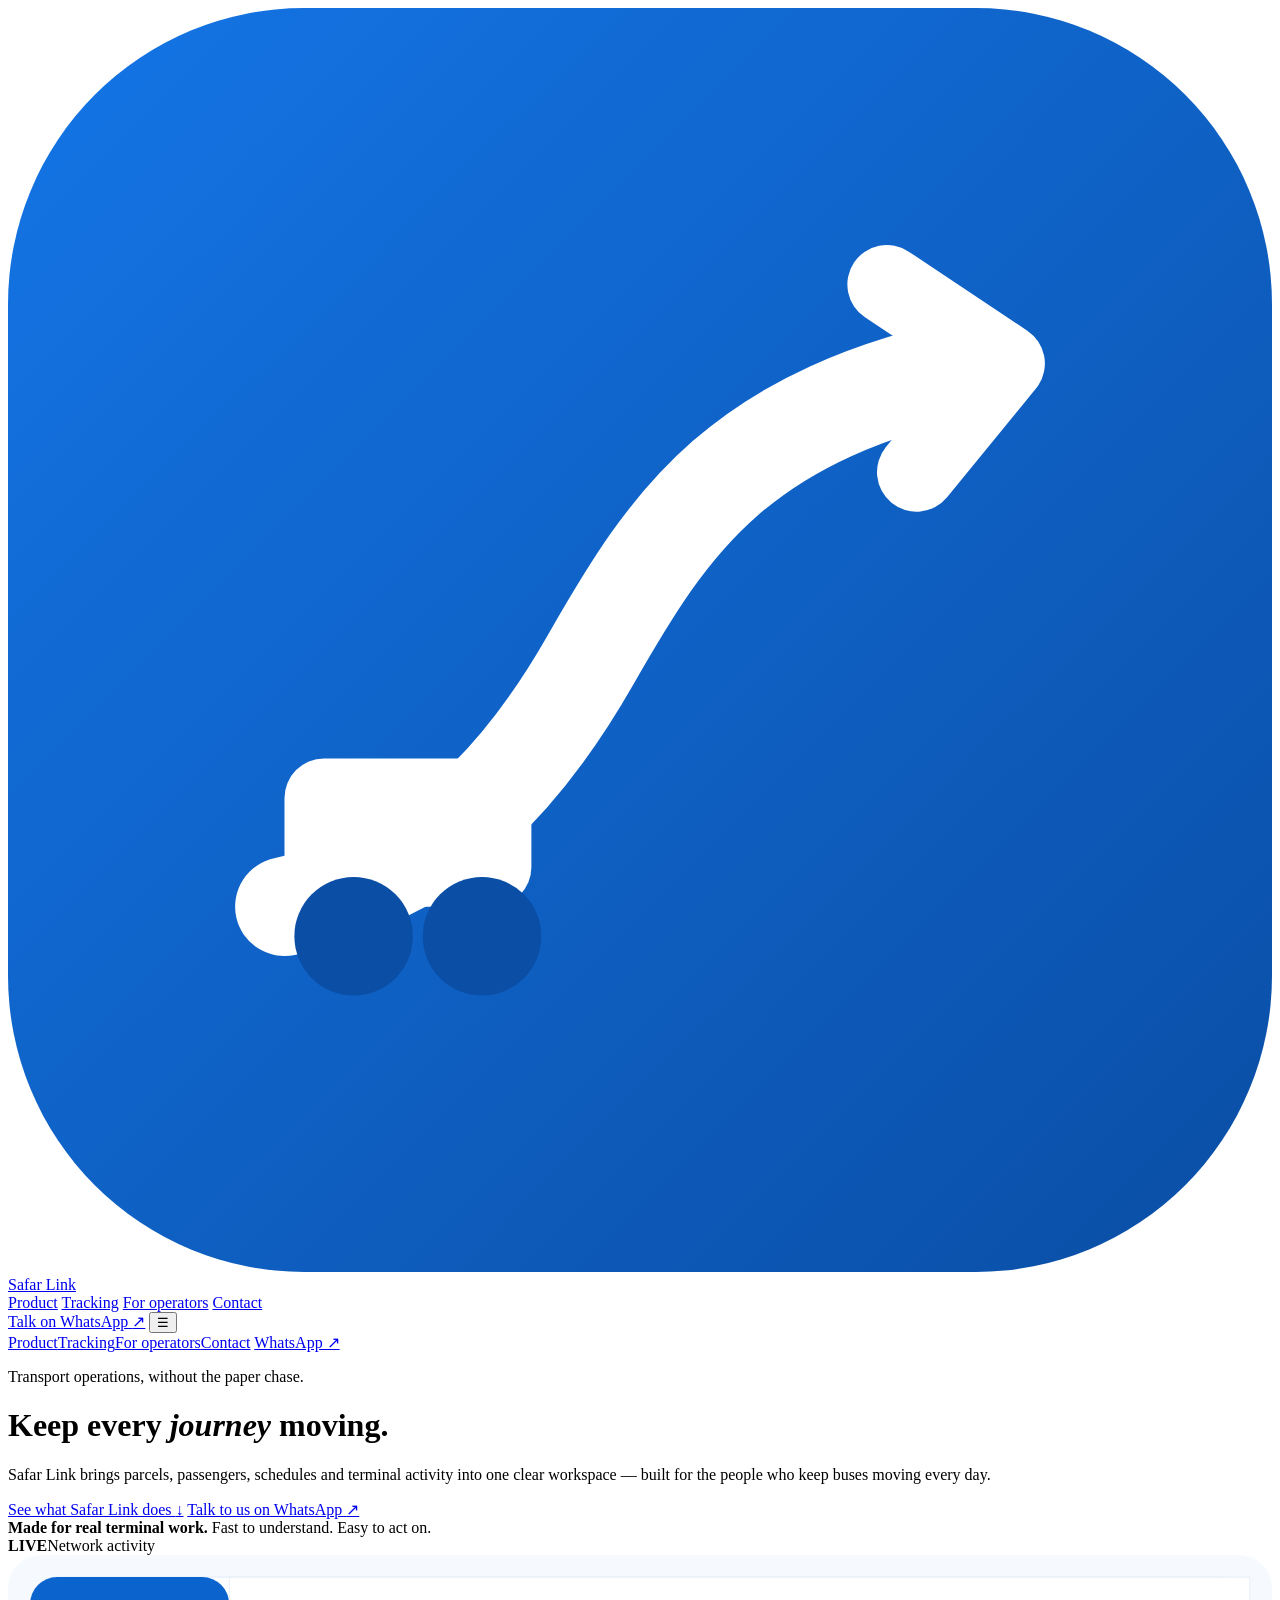
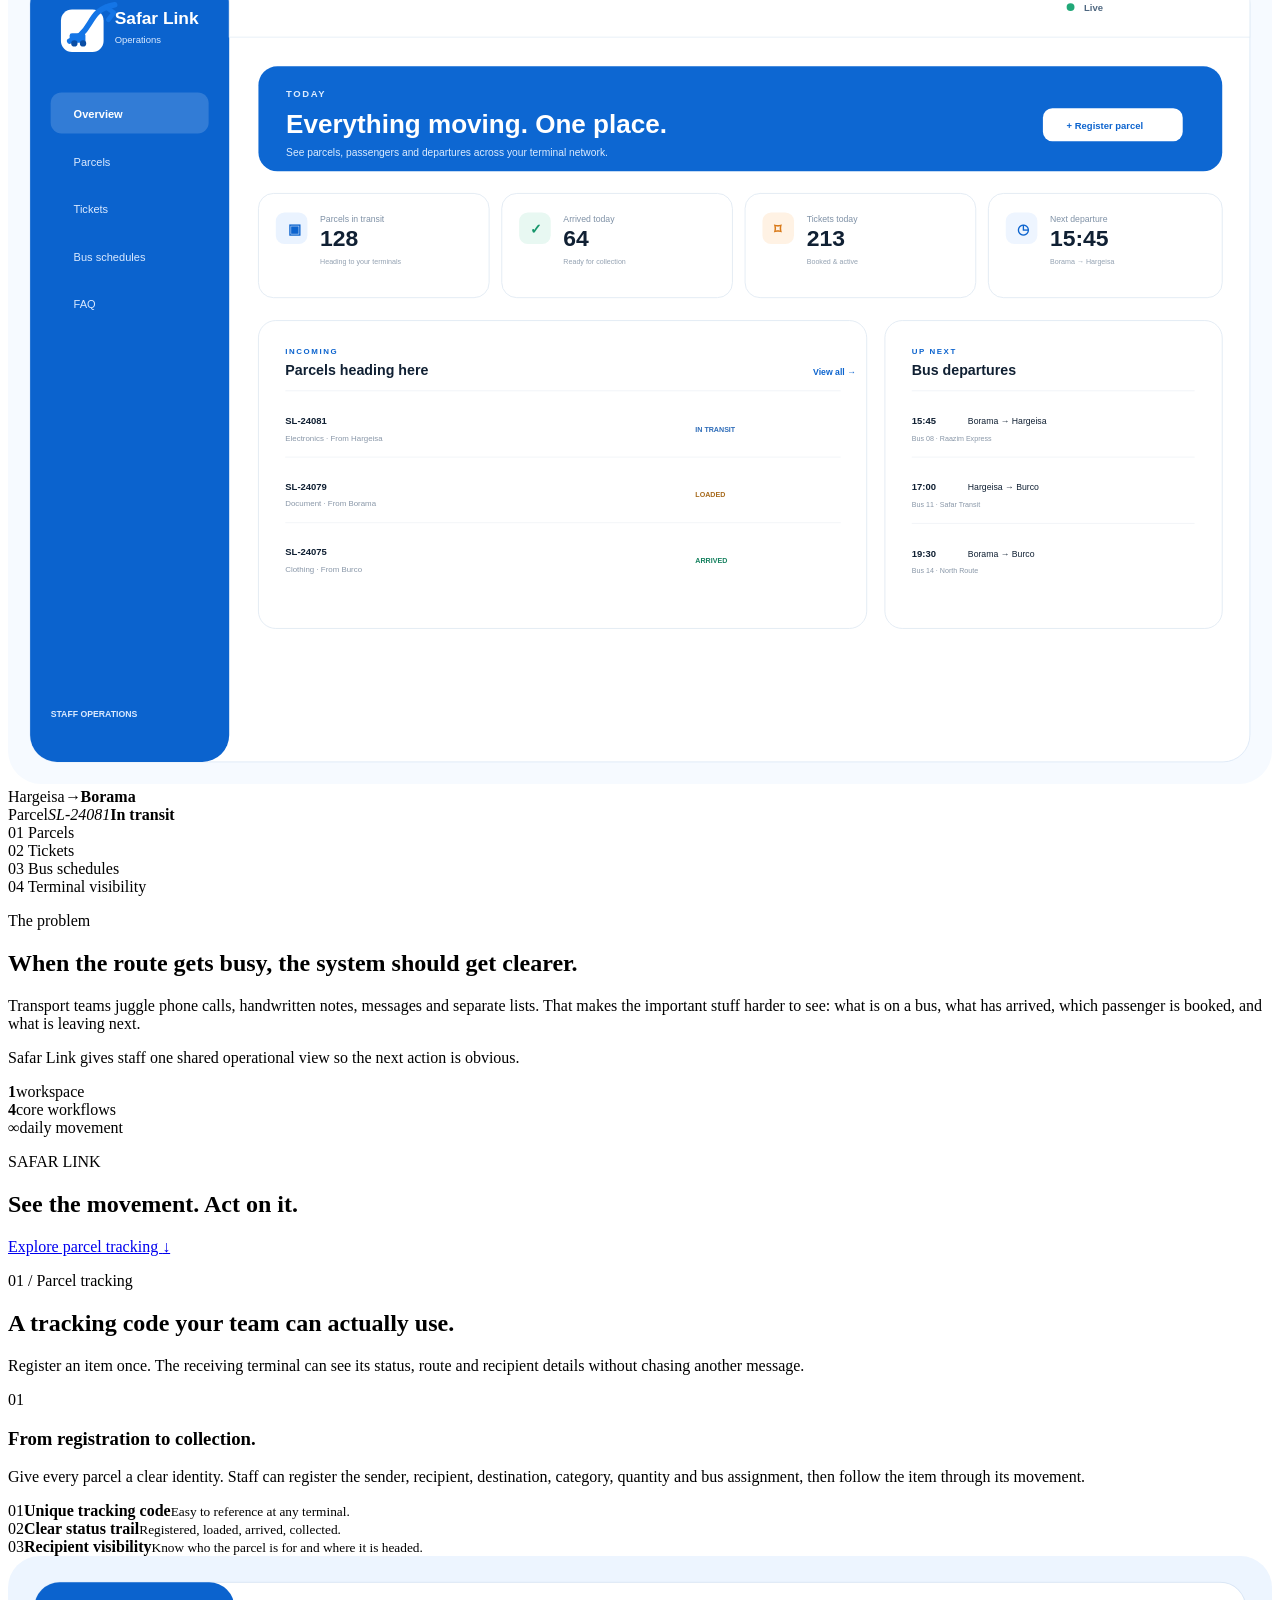
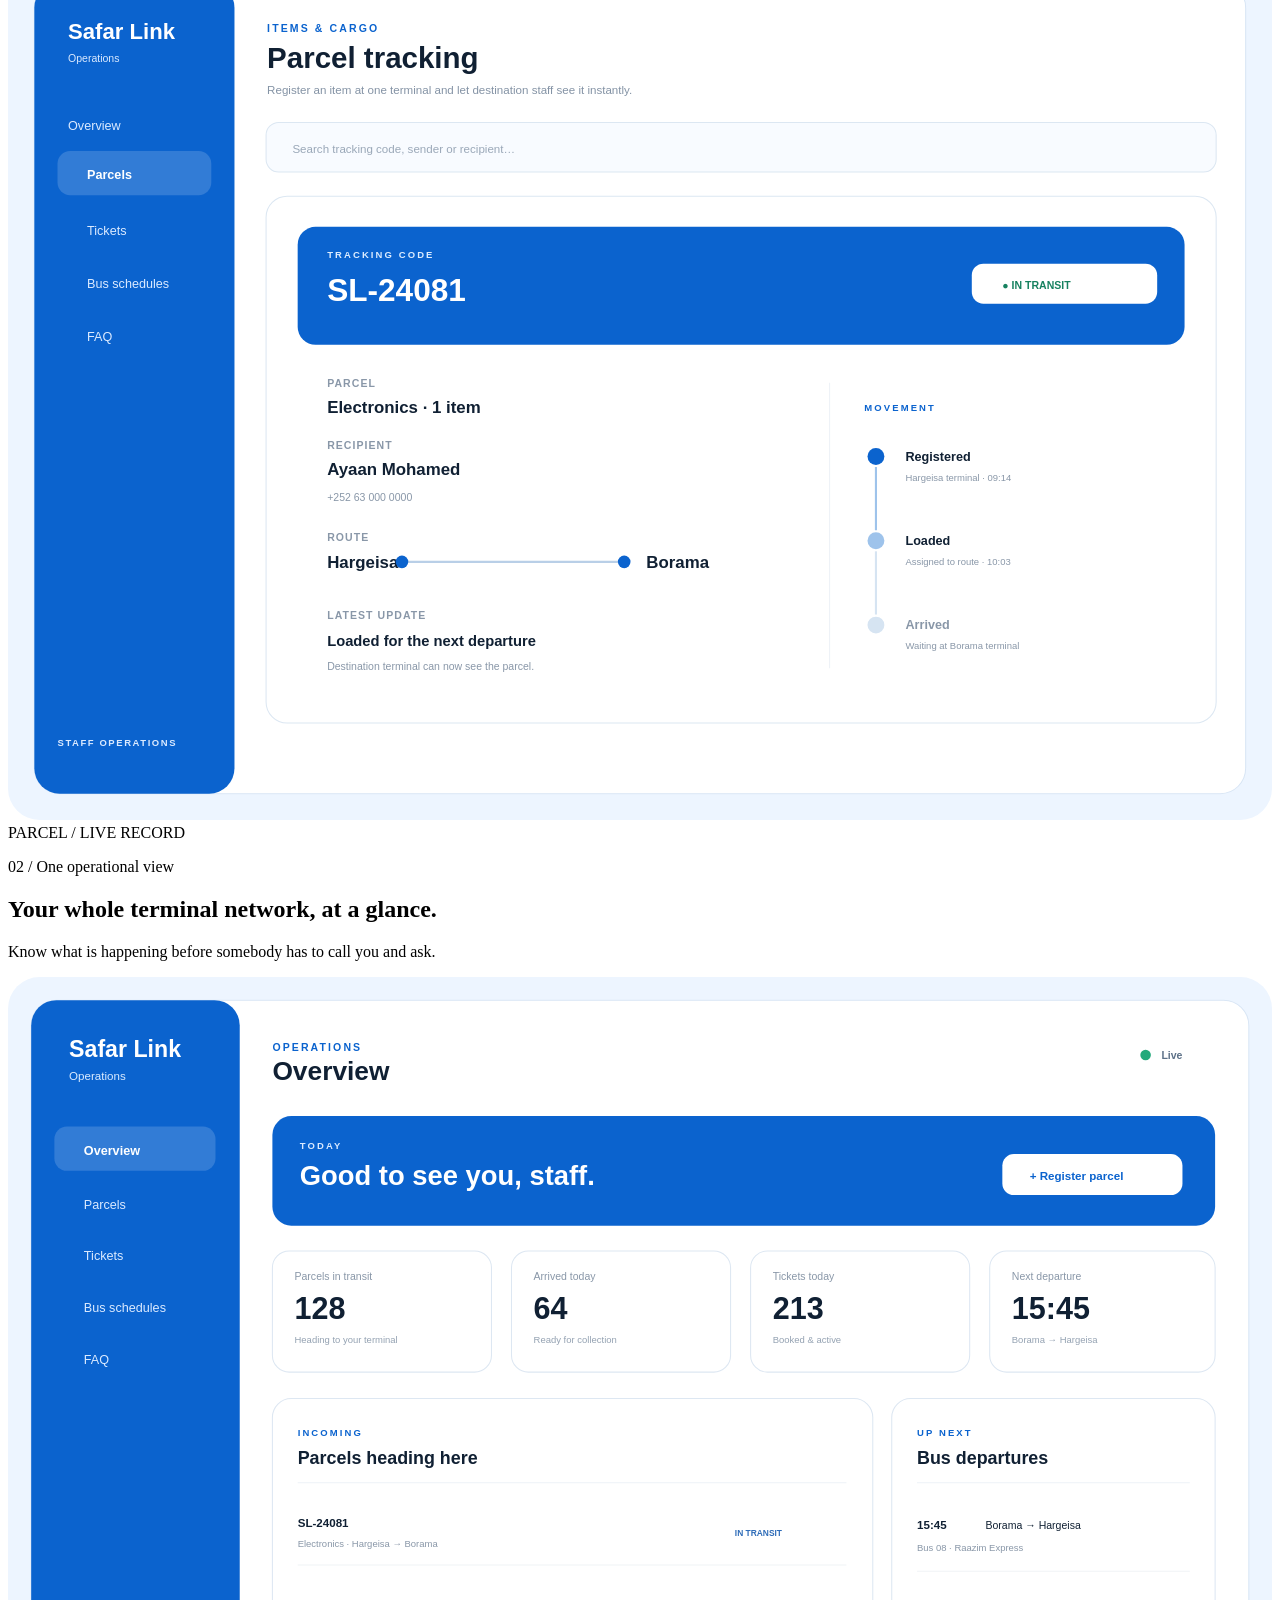
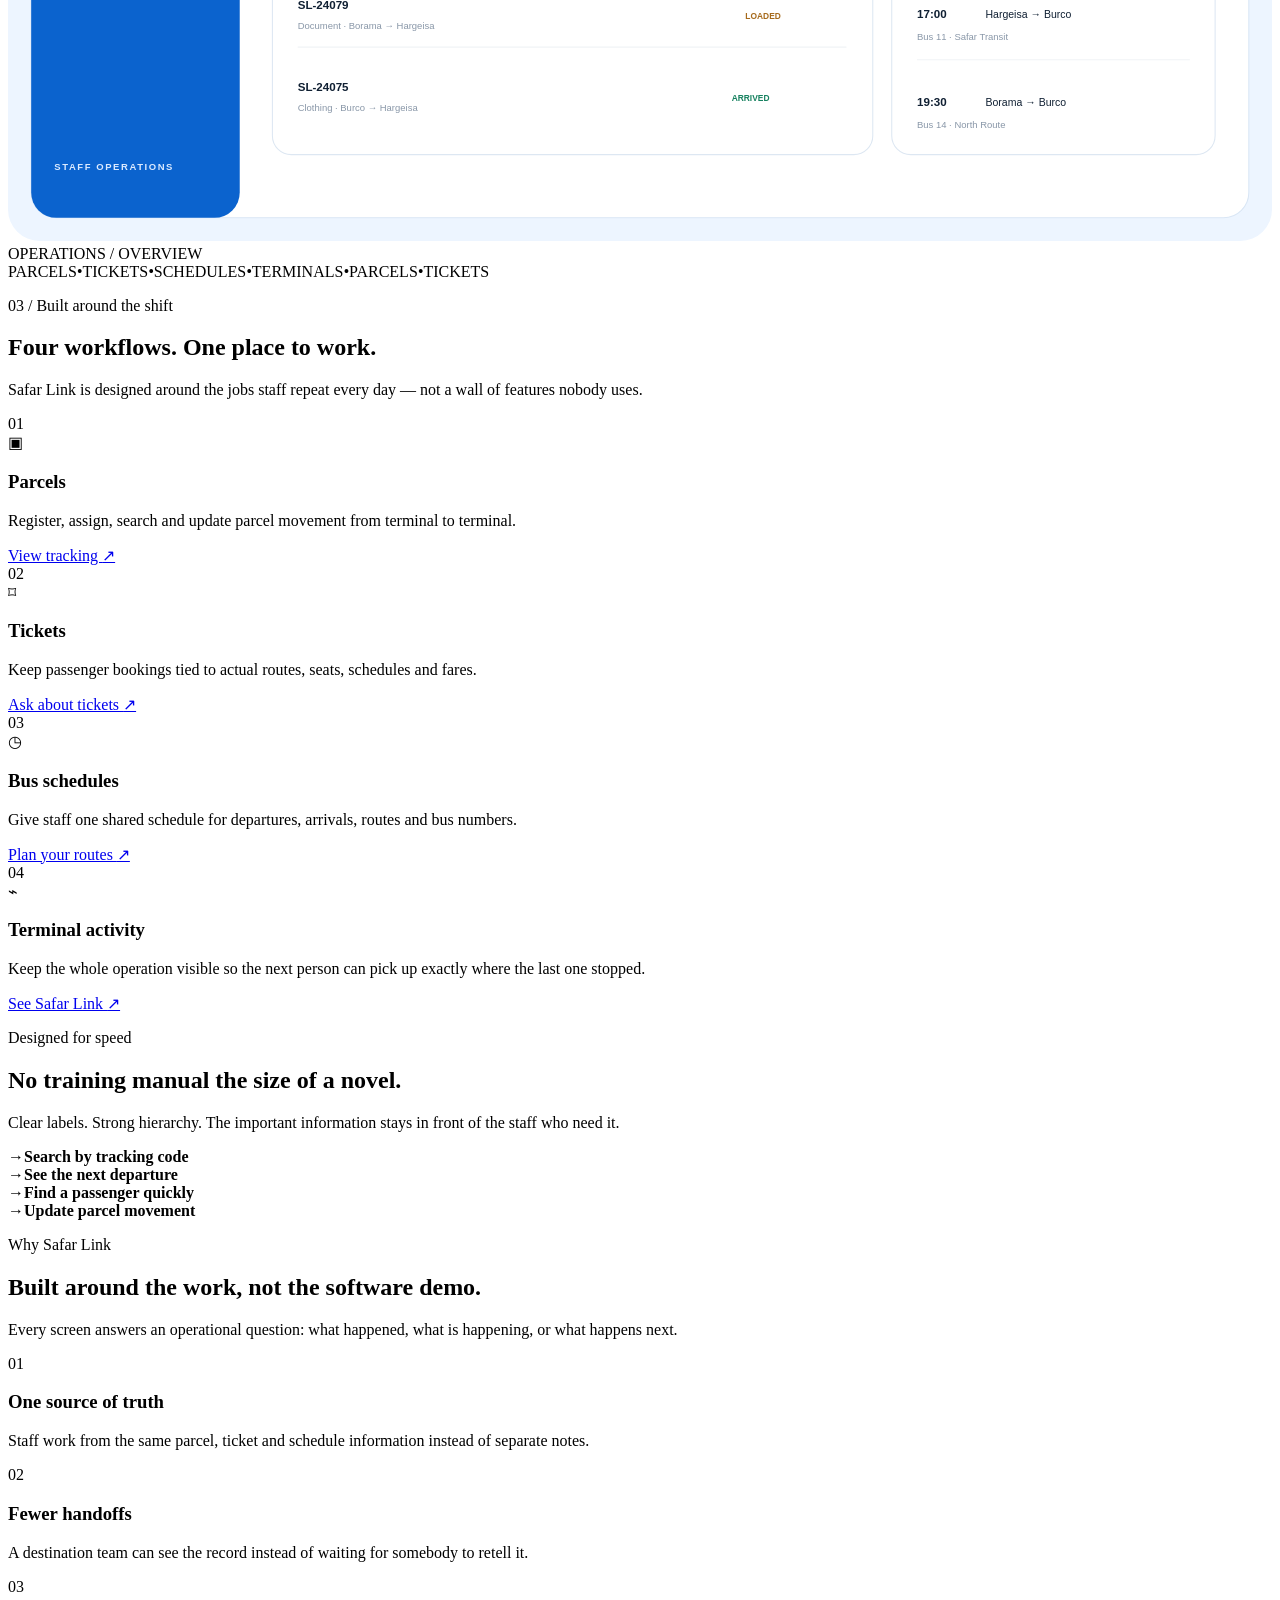
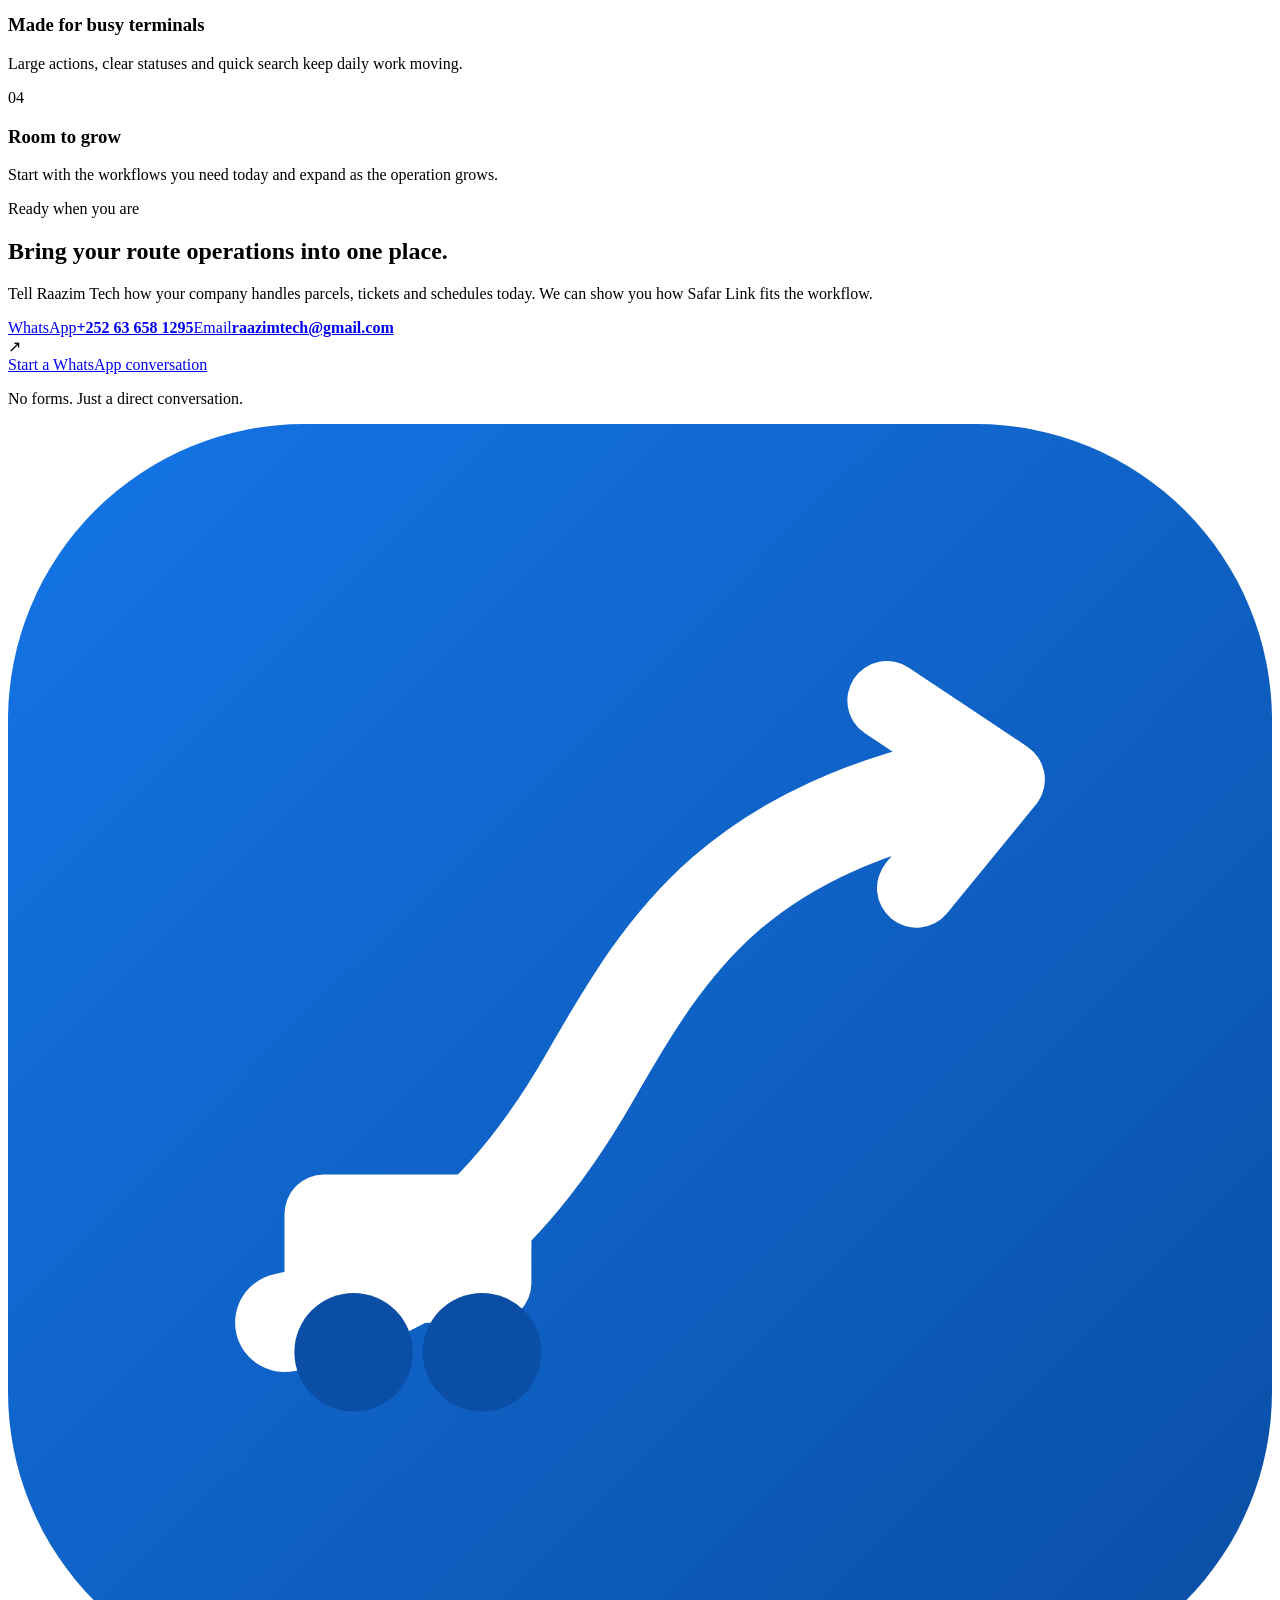
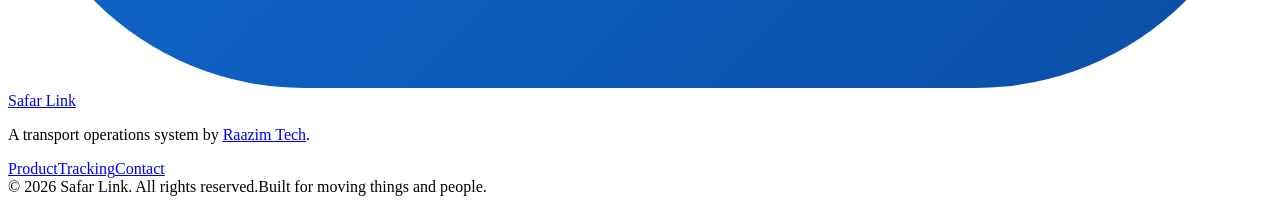
==== index.html @ 64906664 "Build Safar Link official landing page" ====
<!doctype html>
<html lang="en">
<head>
  <meta charset="utf-8">
  <meta name="viewport" content="width=device-width, initial-scale=1">
  <meta name="theme-color" content="#0b63ce">
  <meta name="description" content="Safar Link is a staff operations system for bus companies to manage parcels, passenger tickets, bus schedules and terminal movement in one place.">
  <meta name="keywords" content="Safar Link, bus management system, parcel tracking Somaliland, transport management Somaliland, bus ticketing system, parcel management, terminal operations, Hargeisa bus system, Borama bus system, Raazim Tech">
  <meta name="author" content="Raazim Tech">
  <meta name="robots" content="index, follow, max-image-preview:large">
  <meta name="googlebot" content="index, follow">
  <link rel="canonical" href="https://raazimtech.github.io/Safar-link/">
  <link rel="icon" href="icon.svg" type="image/svg+xml">
  <link rel="preconnect" href="https://fonts.googleapis.com">
  <link rel="preconnect" href="https://fonts.gstatic.com" crossorigin>
  <link href="https://fonts.googleapis.com/css2?family=Plus+Jakarta+Sans:wght@400;500;600;700;800&family=Sora:wght@400;500;600;700;800&display=swap" rel="stylesheet">
  <meta property="og:type" content="website">
  <meta property="og:site_name" content="Safar Link">
  <meta property="og:title" content="Safar Link — Keep Every Journey Moving">
  <meta property="og:description" content="One place for parcels, passenger tickets, bus schedules and terminal operations.">
  <meta property="og:url" content="https://raazimtech.github.io/Safar-link/">
  <meta property="og:image" content="https://raazimtech.github.io/Safar-link/hero.svg">
  <meta property="og:image:alt" content="Safar Link operations dashboard">
  <meta name="twitter:card" content="summary_large_image">
  <meta name="twitter:title" content="Safar Link — Keep Every Journey Moving">
  <meta name="twitter:description" content="Transport operations software for bus companies and terminals.">
  <meta name="twitter:image" content="https://raazimtech.github.io/Safar-link/hero.svg">
  <title>Safar Link | Bus, Parcel &amp; Terminal Operations System</title>
  <link rel="stylesheet" href="styles.css">
  <script type="application/ld+json">
  {
    "@context":"https://schema.org",
    "@type":"SoftwareApplication",
    "name":"Safar Link",
    "applicationCategory":"BusinessApplication",
    "operatingSystem":"Web",
    "description":"A transport operations system for managing parcels, passenger tickets, bus schedules and terminal movement.",
    "brand":{"@type":"Brand","name":"Safar Link"},
    "publisher":{"@type":"Organization","name":"Raazim Tech","email":"raazimtech@gmail.com","telephone":"+252636581295"},
    "offers":{"@type":"Offer","price":"30","priceCurrency":"USD","description":"Monthly Safar Link service"}
  }
  </script>
</head>
<body>
  <div class="site-noise" aria-hidden="true"></div>
  <header class="hero" id="home">
    <nav class="nav container" aria-label="Primary navigation">
      <a class="brand" href="#home" aria-label="Safar Link home"><img src="icon.svg" alt="Safar Link logo"><span>Safar Link</span></a>
      <div class="nav-links">
        <a href="#product">Product</a>
        <a href="#tracking">Tracking</a>
        <a href="#operators">For operators</a>
        <a href="#contact">Contact</a>
      </div>
      <a class="nav-cta" href="https://wa.me/252636581295?text=Hello%20Raazim%20Tech%2C%20I%27m%20interested%20in%20Safar%20Link." target="_blank" rel="noreferrer">Talk on WhatsApp <span>↗</span></a>
      <button class="menu-btn" id="menuBtn" aria-label="Open menu" aria-expanded="false">☰</button>
      <div class="mobile-nav" id="mobileNav">
        <a href="#product">Product</a><a href="#tracking">Tracking</a><a href="#operators">For operators</a><a href="#contact">Contact</a>
        <a href="https://wa.me/252636581295?text=Hello%20Raazim%20Tech%2C%20I%27m%20interested%20in%20Safar%20Link." target="_blank" rel="noreferrer">WhatsApp ↗</a>
      </div>
    </nav>

    <div class="hero-content container">
      <div class="hero-copy reveal">
        <p class="kicker"><span class="kicker-dot"></span>Transport operations, without the paper chase.</p>
        <h1>Keep every <em>journey</em> moving.</h1>
        <p class="hero-lead">Safar Link brings parcels, passengers, schedules and terminal activity into one clear workspace — built for the people who keep buses moving every day.</p>
        <div class="hero-actions">
          <a class="button primary" href="#product">See what Safar Link does <span>↓</span></a>
          <a class="button text-button" href="https://wa.me/252636581295?text=Hello%20Raazim%20Tech%2C%20I%27m%20interested%20in%20Safar%20Link." target="_blank" rel="noreferrer">Talk to us on WhatsApp <span>↗</span></a>
        </div>
        <div class="hero-note"><span class="pulse"></span><strong>Made for real terminal work.</strong> Fast to understand. Easy to act on.</div>
      </div>
      <div class="hero-visual reveal delay-2">
        <div class="visual-orbit orbit-a"></div><div class="visual-orbit orbit-b"></div>
        <div class="visual-tag tag-top"><b>LIVE</b><span>Network activity</span></div>
        <img src="hero.svg" alt="Safar Link operations dashboard preview" loading="eager">
        <div class="route-chip route-one"><span>Hargeisa</span><i>→</i><b>Borama</b></div>
        <div class="route-chip route-two"><span>Parcel</span><i>SL-24081</i><b>In transit</b></div>
      </div>
    </div>
    <div class="hero-strip container reveal delay-3">
      <div><span>01</span> Parcels</div><div><span>02</span> Tickets</div><div><span>03</span> Bus schedules</div><div><span>04</span> Terminal visibility</div>
    </div>
  </header>

  <main>
    <section class="statement section" id="product">
      <div class="container split reveal">
        <div>
          <p class="eyebrow">The problem</p>
          <h2>When the route gets busy, <strong>the system should get clearer.</strong></h2>
        </div>
        <div class="statement-copy">
          <p>Transport teams juggle phone calls, handwritten notes, messages and separate lists. That makes the important stuff harder to see: what is on a bus, what has arrived, which passenger is booked, and what is leaving next.</p>
          <p>Safar Link gives staff one shared operational view so the next action is obvious.</p>
          <div class="mini-metric-row"><div><b>1</b><span>workspace</span></div><div><b>4</b><span>core workflows</span></div><div><b>∞</b><span>daily movement</span></div></div>
        </div>
      </div>
    </section>

    <section class="blue-band section-small reveal">
      <div class="container band-inner"><p>SAFAR LINK</p><h2>See the movement. Act on it.</h2><a href="#tracking">Explore parcel tracking <span>↓</span></a></div>
    </section>

    <section class="feature-stage section" id="tracking">
      <div class="container">
        <div class="section-head reveal"><div><p class="eyebrow">01 / Parcel tracking</p><h2>A tracking code your team can actually use.</h2></div><p>Register an item once. The receiving terminal can see its status, route and recipient details without chasing another message.</p></div>
        <div class="feature-layout">
          <div class="feature-copy reveal">
            <div class="big-number">01</div>
            <h3>From registration to collection.</h3>
            <p>Give every parcel a clear identity. Staff can register the sender, recipient, destination, category, quantity and bus assignment, then follow the item through its movement.</p>
            <div class="feature-points"><div><span>01</span><b>Unique tracking code</b><small>Easy to reference at any terminal.</small></div><div><span>02</span><b>Clear status trail</b><small>Registered, loaded, arrived, collected.</small></div><div><span>03</span><b>Recipient visibility</b><small>Know who the parcel is for and where it is headed.</small></div></div>
          </div>
          <div class="screen-frame reveal delay-1"><img src="parcel-screen.svg" alt="Safar Link parcel tracking screen" loading="lazy"><span class="frame-label">PARCEL / LIVE RECORD</span></div>
        </div>
      </div>
    </section>

    <section class="deep section">
      <div class="container">
        <div class="section-head light reveal"><div><p class="eyebrow">02 / One operational view</p><h2>Your whole terminal network, at a glance.</h2></div><p>Know what is happening before somebody has to call you and ask.</p></div>
        <div class="screen-frame dark-frame reveal"><img src="safar-screen.svg" alt="Safar Link staff operations dashboard" loading="lazy"><span class="frame-label">OPERATIONS / OVERVIEW</span></div>
        <div class="moving-rail reveal delay-1"><span>PARCELS</span><i>•</i><span>TICKETS</span><i>•</i><span>SCHEDULES</span><i>•</i><span>TERMINALS</span><i>•</i><span>PARCELS</span><i>•</i><span>TICKETS</span></div>
      </div>
    </section>

    <section class="workflow section" id="operators">
      <div class="container">
        <div class="workflow-intro reveal"><p class="eyebrow">03 / Built around the shift</p><h2>Four workflows. One place to work.</h2><p>Safar Link is designed around the jobs staff repeat every day — not a wall of features nobody uses.</p></div>
        <div class="workflow-grid">
          <article class="workflow-card reveal"><span class="card-index">01</span><div class="line-icon">▣</div><h3>Parcels</h3><p>Register, assign, search and update parcel movement from terminal to terminal.</p><a href="#tracking">View tracking <span>↗</span></a></article>
          <article class="workflow-card featured reveal delay-1"><span class="card-index">02</span><div class="line-icon">⌑</div><h3>Tickets</h3><p>Keep passenger bookings tied to actual routes, seats, schedules and fares.</p><a href="#contact">Ask about tickets <span>↗</span></a></article>
          <article class="workflow-card reveal delay-2"><span class="card-index">03</span><div class="line-icon">◷</div><h3>Bus schedules</h3><p>Give staff one shared schedule for departures, arrivals, routes and bus numbers.</p><a href="#contact">Plan your routes <span>↗</span></a></article>
          <article class="workflow-card reveal delay-3"><span class="card-index">04</span><div class="line-icon">⌁</div><h3>Terminal activity</h3><p>Keep the whole operation visible so the next person can pick up exactly where the last one stopped.</p><a href="#contact">See Safar Link <span>↗</span></a></article>
        </div>
      </div>
    </section>

    <section class="showcase section-small reveal">
      <div class="container showcase-card">
        <div><p class="eyebrow">Designed for speed</p><h2>No training manual the size of a novel.</h2><p>Clear labels. Strong hierarchy. The important information stays in front of the staff who need it.</p></div>
        <div class="showcase-list"><div><span>→</span><b>Search by tracking code</b></div><div><span>→</span><b>See the next departure</b></div><div><span>→</span><b>Find a passenger quickly</b></div><div><span>→</span><b>Update parcel movement</b></div></div>
      </div>
    </section>

    <section class="proof section">
      <div class="container proof-grid">
        <div class="proof-lead reveal"><p class="eyebrow">Why Safar Link</p><h2>Built around the work, not the software demo.</h2><p>Every screen answers an operational question: what happened, what is happening, or what happens next.</p></div>
        <div class="proof-stack"><article class="proof-item reveal delay-1"><span>01</span><div><h3>One source of truth</h3><p>Staff work from the same parcel, ticket and schedule information instead of separate notes.</p></div></article><article class="proof-item reveal delay-2"><span>02</span><div><h3>Fewer handoffs</h3><p>A destination team can see the record instead of waiting for somebody to retell it.</p></div></article><article class="proof-item reveal delay-3"><span>03</span><div><h3>Made for busy terminals</h3><p>Large actions, clear statuses and quick search keep daily work moving.</p></div></article><article class="proof-item reveal delay-4"><span>04</span><div><h3>Room to grow</h3><p>Start with the workflows you need today and expand as the operation grows.</p></div></article></div>
      </div>
    </section>

    <section class="contact section" id="contact">
      <div class="container contact-card reveal">
        <div class="contact-copy"><p class="eyebrow">Ready when you are</p><h2>Bring your route operations into one place.</h2><p>Tell Raazim Tech how your company handles parcels, tickets and schedules today. We can show you how Safar Link fits the workflow.</p><div class="contact-meta"><a href="https://wa.me/252636581295?text=Hello%20Raazim%20Tech%2C%20I%27m%20interested%20in%20Safar%20Link." target="_blank" rel="noreferrer"><span>WhatsApp</span><b>+252 63 658 1295</b></a><a href="mailto:raazimtech@gmail.com"><span>Email</span><b>raazimtech@gmail.com</b></a></div></div>
        <div class="contact-action"><div class="contact-symbol">↗</div><a class="button primary large" href="https://wa.me/252636581295?text=Hello%20Raazim%20Tech%2C%20I%27m%20interested%20in%20Safar%20Link." target="_blank" rel="noreferrer">Start a WhatsApp conversation</a><p>No forms. Just a direct conversation.</p></div>
      </div>
    </section>
  </main>

  <footer class="footer">
    <div class="container footer-inner"><a class="brand" href="#home"><img src="icon.svg" alt="Safar Link logo"><span>Safar Link</span></a><p>A transport operations system by <a href="https://raazimtech.github.io/Raazim-tech/" target="_blank" rel="noreferrer">Raazim Tech</a>.</p><div class="footer-links"><a href="#product">Product</a><a href="#tracking">Tracking</a><a href="#contact">Contact</a></div></div>
    <div class="container footer-bottom"><span>© 2026 Safar Link. All rights reserved.</span><span>Built for moving things and people.</span></div>
  </footer>
  <script src="script.js"></script>
</body>
</html>
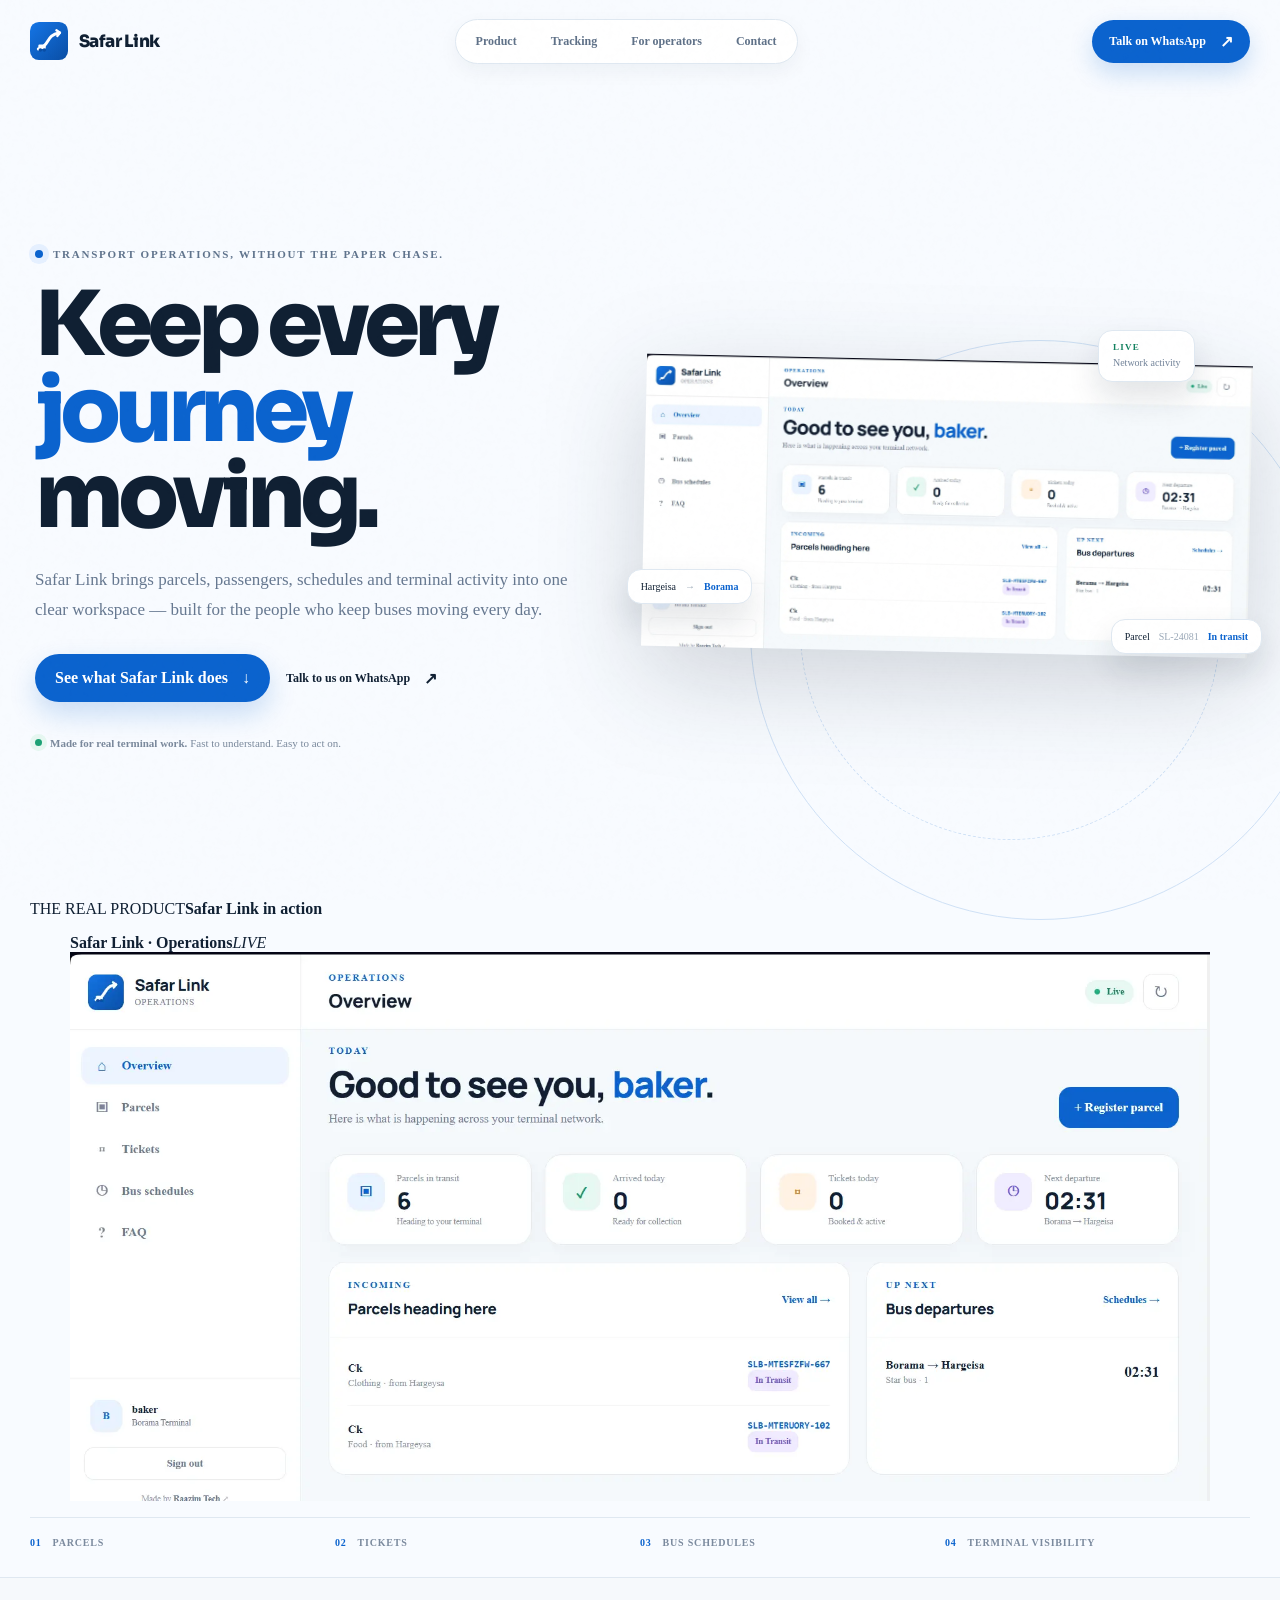
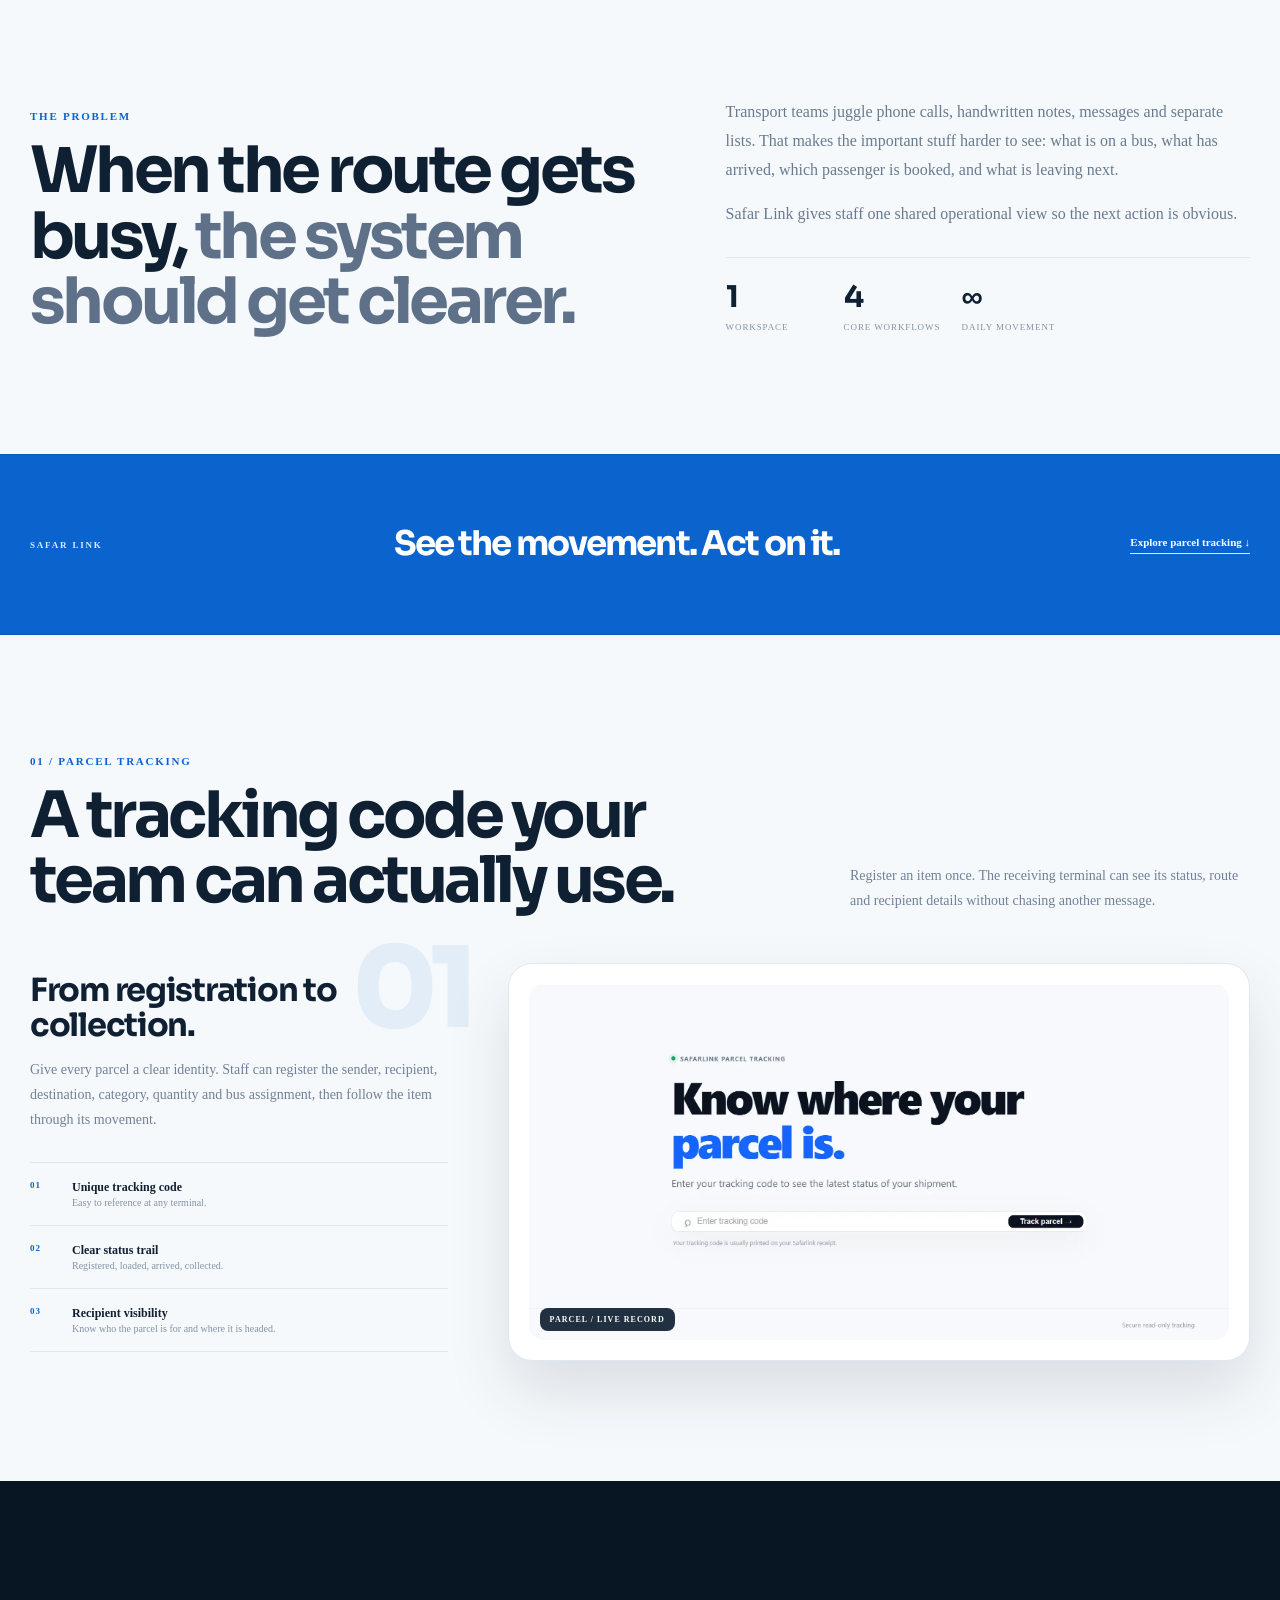
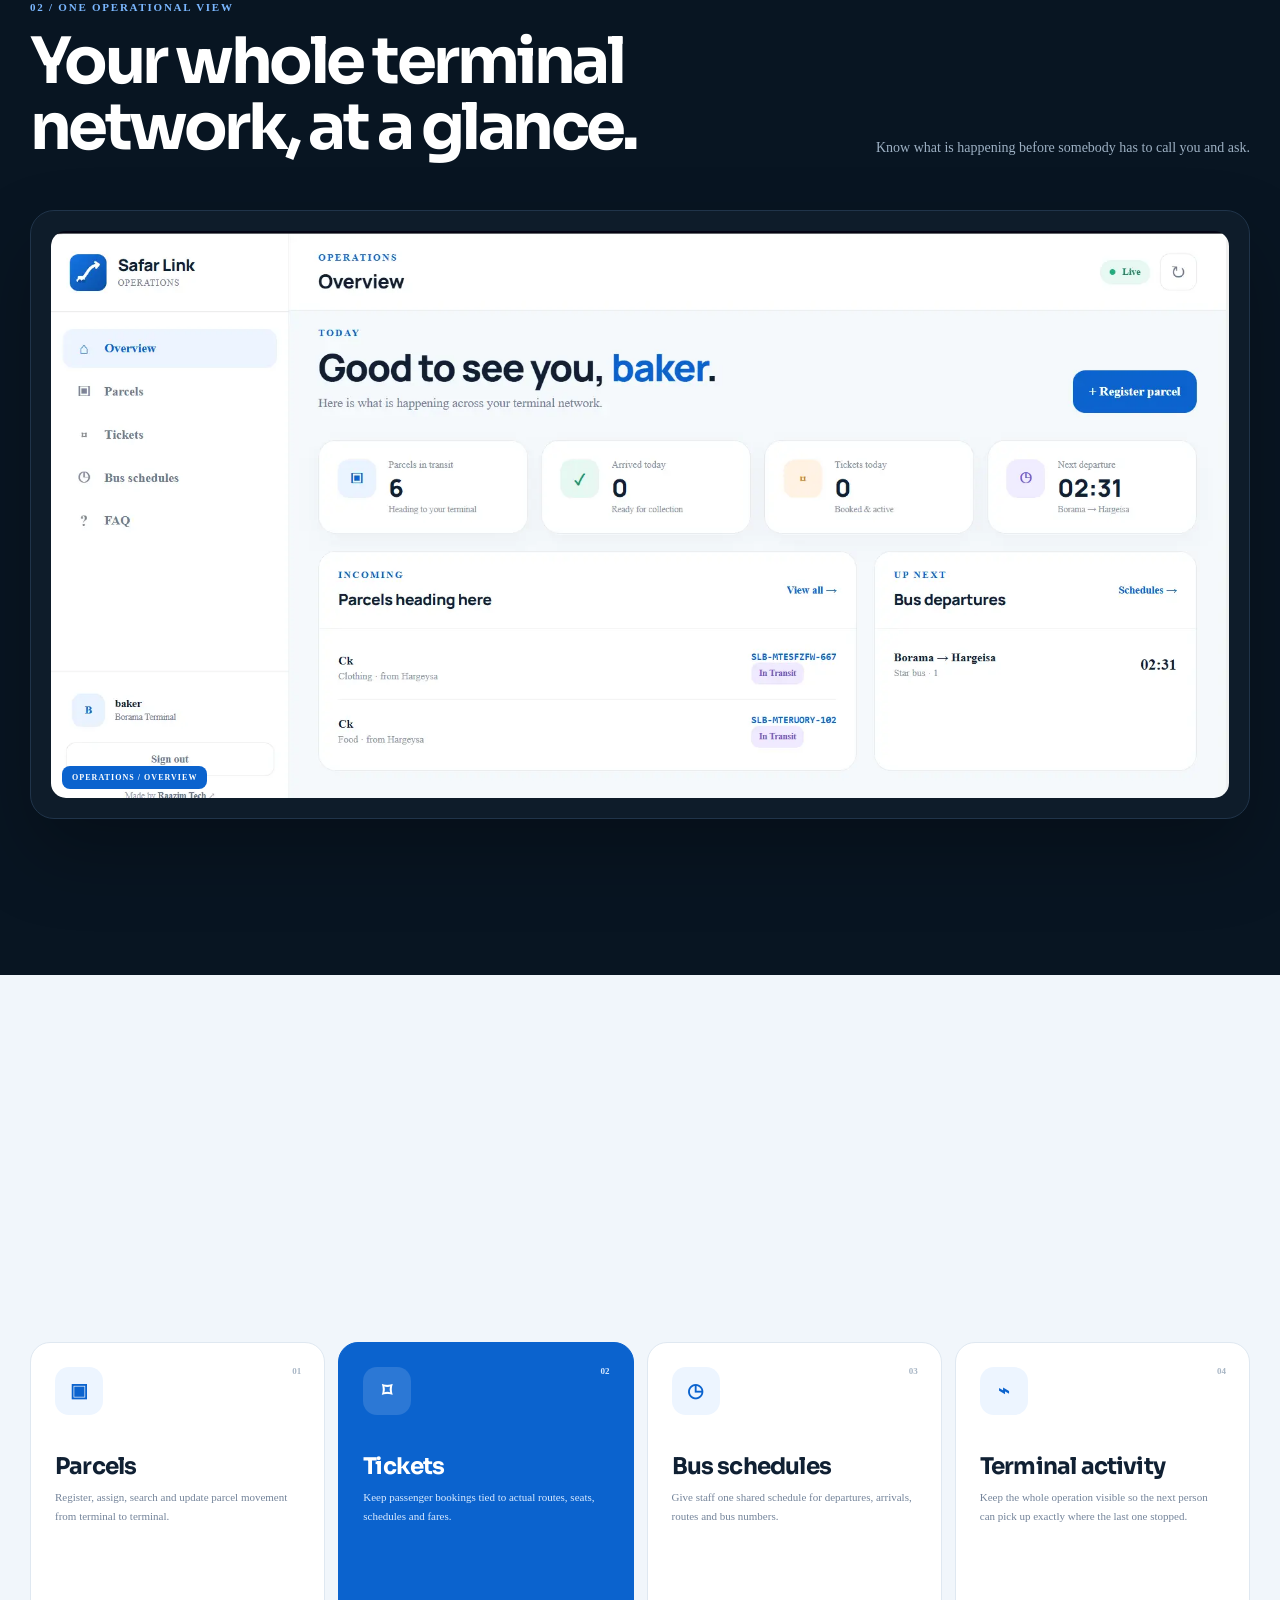
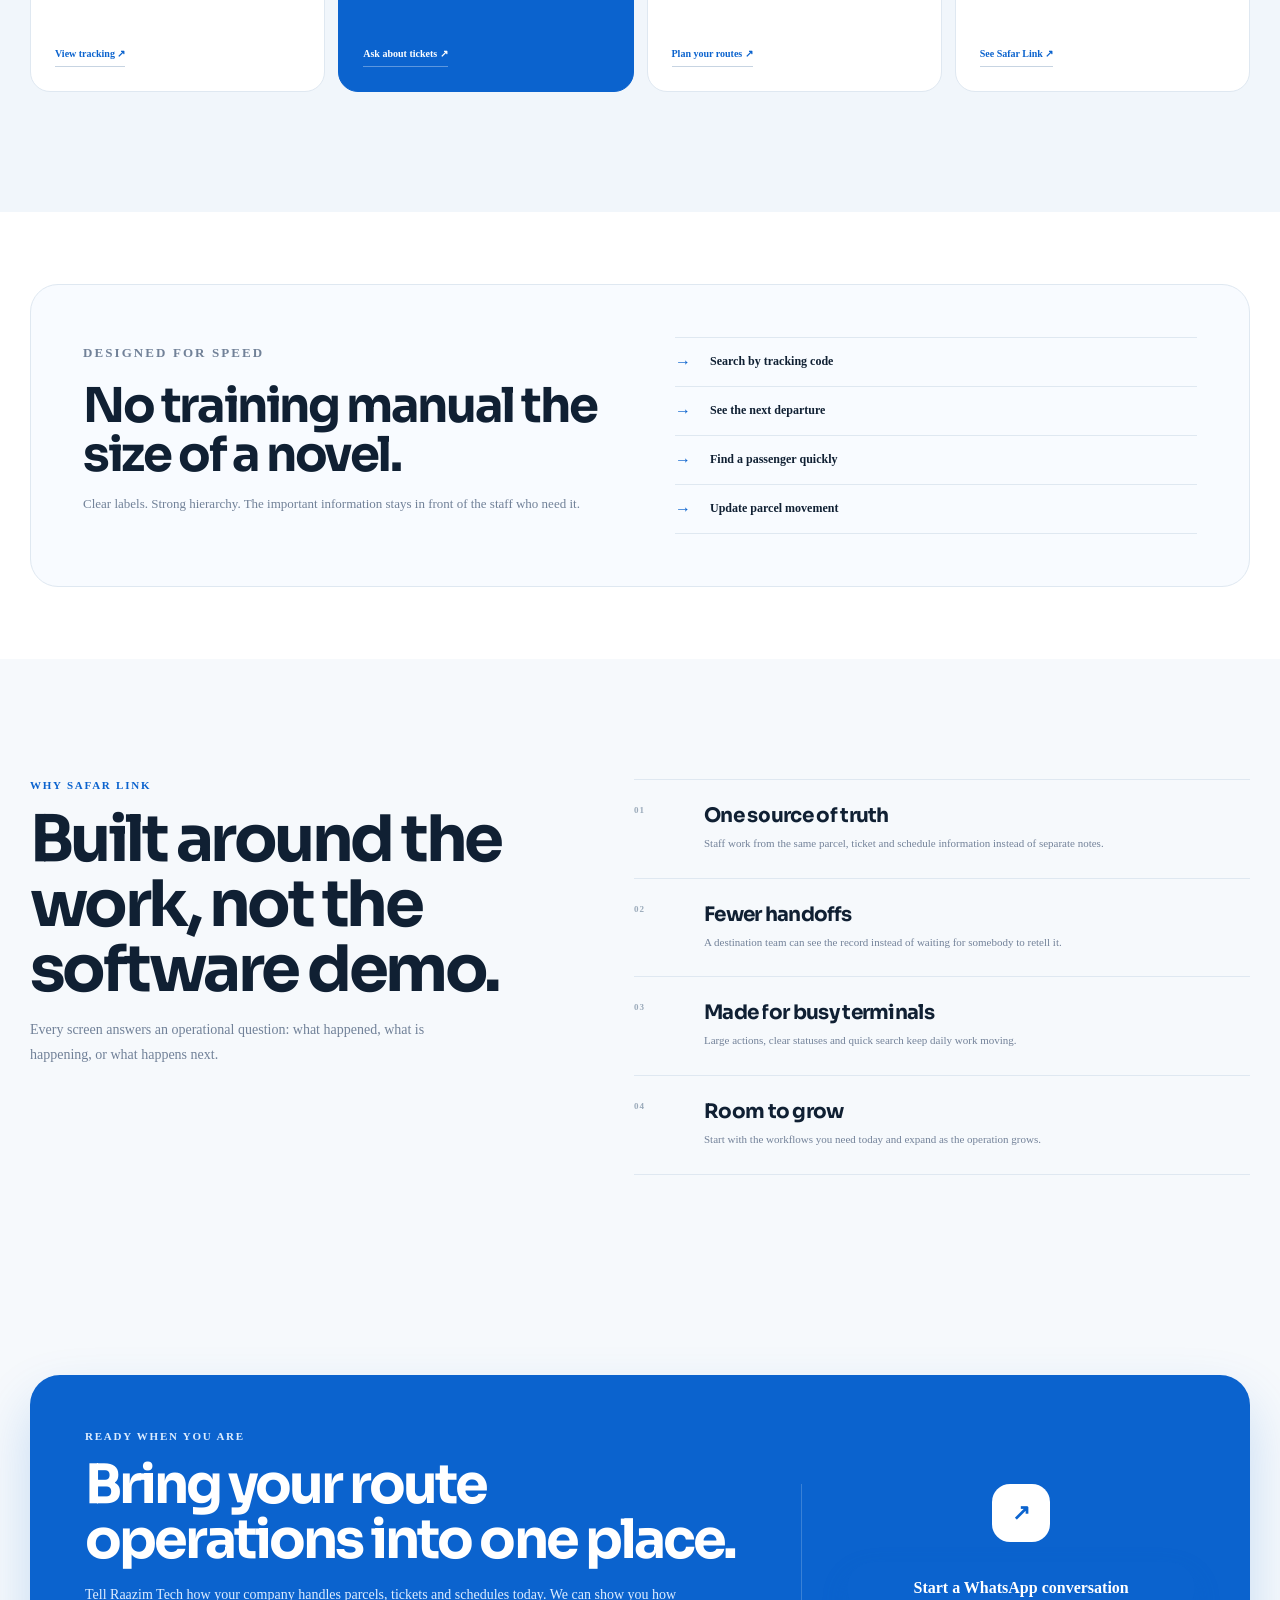
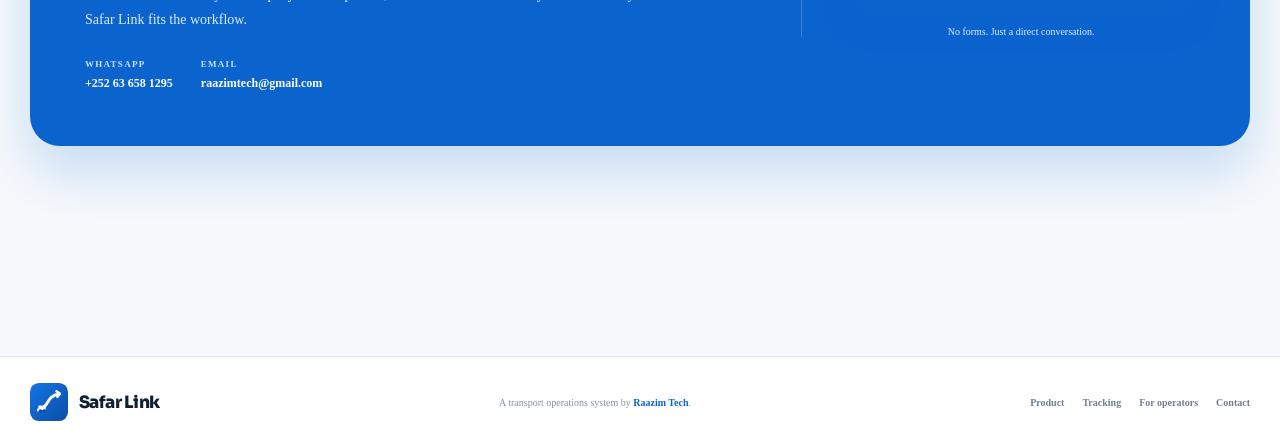
==== commit 6029d5b3: "Add real Safar Link hero product screenshot" ====
--- a/index.html
+++ b/index.html
@@ -19,12 +19,12 @@
   <meta property="og:title" content="Safar Link — Keep Every Journey Moving">
   <meta property="og:description" content="One place for parcels, passenger tickets, bus schedules and terminal operations.">
   <meta property="og:url" content="https://raazimtech.github.io/Safar-link/">
-  <meta property="og:image" content="https://raazimtech.github.io/Safar-link/hero.svg">
+  <meta property="og:image" content="https://raazimtech.github.io/Safar-link/public%20assets%20dashboard.png.webp">
   <meta property="og:image:alt" content="Safar Link operations dashboard">
   <meta name="twitter:card" content="summary_large_image">
   <meta name="twitter:title" content="Safar Link — Keep Every Journey Moving">
   <meta name="twitter:description" content="Transport operations software for bus companies and terminals.">
-  <meta name="twitter:image" content="https://raazimtech.github.io/Safar-link/hero.svg">
+  <meta name="twitter:image" content="https://raazimtech.github.io/Safar-link/public%20assets%20dashboard.png.webp">
   <title>Safar Link | Bus, Parcel &amp; Terminal Operations System</title>
   <link rel="stylesheet" href="styles.css">
   <script type="application/ld+json">
@@ -74,11 +74,22 @@
       <div class="hero-visual reveal delay-2">
         <div class="visual-orbit orbit-a"></div><div class="visual-orbit orbit-b"></div>
         <div class="visual-tag tag-top"><b>LIVE</b><span>Network activity</span></div>
-        <img src="hero.svg" alt="Safar Link operations dashboard preview" loading="eager">
+        <img src="hero.svg" alt="Safar Link product preview" loading="eager">
         <div class="route-chip route-one"><span>Hargeisa</span><i>→</i><b>Borama</b></div>
         <div class="route-chip route-two"><span>Parcel</span><i>SL-24081</i><b>In transit</b></div>
       </div>
     </div>
+
+    <div class="hero-real reveal delay-3">
+      <div class="container hero-real-inner">
+        <div class="hero-real-label"><span>THE REAL PRODUCT</span><b>Safar Link in action</b></div>
+        <figure class="hero-product-shot">
+          <div class="shot-bar"><span></span><span></span><span></span><b>Safar Link · Operations</b><i>LIVE</i></div>
+          <img src="public%20assets%20dashboard.png.webp" alt="Actual Safar Link staff operations dashboard showing parcel, ticket and bus activity" loading="eager">
+        </figure>
+      </div>
+    </div>
+
     <div class="hero-strip container reveal delay-3">
       <div><span>01</span> Parcels</div><div><span>02</span> Tickets</div><div><span>03</span> Bus schedules</div><div><span>04</span> Terminal visibility</div>
     </div>
@@ -98,72 +109,15 @@
         </div>
       </div>
     </section>
-
-    <section class="blue-band section-small reveal">
-      <div class="container band-inner"><p>SAFAR LINK</p><h2>See the movement. Act on it.</h2><a href="#tracking">Explore parcel tracking <span>↓</span></a></div>
-    </section>
-
-    <section class="feature-stage section" id="tracking">
-      <div class="container">
-        <div class="section-head reveal"><div><p class="eyebrow">01 / Parcel tracking</p><h2>A tracking code your team can actually use.</h2></div><p>Register an item once. The receiving terminal can see its status, route and recipient details without chasing another message.</p></div>
-        <div class="feature-layout">
-          <div class="feature-copy reveal">
-            <div class="big-number">01</div>
-            <h3>From registration to collection.</h3>
-            <p>Give every parcel a clear identity. Staff can register the sender, recipient, destination, category, quantity and bus assignment, then follow the item through its movement.</p>
-            <div class="feature-points"><div><span>01</span><b>Unique tracking code</b><small>Easy to reference at any terminal.</small></div><div><span>02</span><b>Clear status trail</b><small>Registered, loaded, arrived, collected.</small></div><div><span>03</span><b>Recipient visibility</b><small>Know who the parcel is for and where it is headed.</small></div></div>
-          </div>
-          <div class="screen-frame reveal delay-1"><img src="parcel-screen.svg" alt="Safar Link parcel tracking screen" loading="lazy"><span class="frame-label">PARCEL / LIVE RECORD</span></div>
-        </div>
-      </div>
-    </section>
-
-    <section class="deep section">
-      <div class="container">
-        <div class="section-head light reveal"><div><p class="eyebrow">02 / One operational view</p><h2>Your whole terminal network, at a glance.</h2></div><p>Know what is happening before somebody has to call you and ask.</p></div>
-        <div class="screen-frame dark-frame reveal"><img src="safar-screen.svg" alt="Safar Link staff operations dashboard" loading="lazy"><span class="frame-label">OPERATIONS / OVERVIEW</span></div>
-        <div class="moving-rail reveal delay-1"><span>PARCELS</span><i>•</i><span>TICKETS</span><i>•</i><span>SCHEDULES</span><i>•</i><span>TERMINALS</span><i>•</i><span>PARCELS</span><i>•</i><span>TICKETS</span></div>
-      </div>
-    </section>
-
-    <section class="workflow section" id="operators">
-      <div class="container">
-        <div class="workflow-intro reveal"><p class="eyebrow">03 / Built around the shift</p><h2>Four workflows. One place to work.</h2><p>Safar Link is designed around the jobs staff repeat every day — not a wall of features nobody uses.</p></div>
-        <div class="workflow-grid">
-          <article class="workflow-card reveal"><span class="card-index">01</span><div class="line-icon">▣</div><h3>Parcels</h3><p>Register, assign, search and update parcel movement from terminal to terminal.</p><a href="#tracking">View tracking <span>↗</span></a></article>
-          <article class="workflow-card featured reveal delay-1"><span class="card-index">02</span><div class="line-icon">⌑</div><h3>Tickets</h3><p>Keep passenger bookings tied to actual routes, seats, schedules and fares.</p><a href="#contact">Ask about tickets <span>↗</span></a></article>
-          <article class="workflow-card reveal delay-2"><span class="card-index">03</span><div class="line-icon">◷</div><h3>Bus schedules</h3><p>Give staff one shared schedule for departures, arrivals, routes and bus numbers.</p><a href="#contact">Plan your routes <span>↗</span></a></article>
-          <article class="workflow-card reveal delay-3"><span class="card-index">04</span><div class="line-icon">⌁</div><h3>Terminal activity</h3><p>Keep the whole operation visible so the next person can pick up exactly where the last one stopped.</p><a href="#contact">See Safar Link <span>↗</span></a></article>
-        </div>
-      </div>
-    </section>
-
-    <section class="showcase section-small reveal">
-      <div class="container showcase-card">
-        <div><p class="eyebrow">Designed for speed</p><h2>No training manual the size of a novel.</h2><p>Clear labels. Strong hierarchy. The important information stays in front of the staff who need it.</p></div>
-        <div class="showcase-list"><div><span>→</span><b>Search by tracking code</b></div><div><span>→</span><b>See the next departure</b></div><div><span>→</span><b>Find a passenger quickly</b></div><div><span>→</span><b>Update parcel movement</b></div></div>
-      </div>
-    </section>
-
-    <section class="proof section">
-      <div class="container proof-grid">
-        <div class="proof-lead reveal"><p class="eyebrow">Why Safar Link</p><h2>Built around the work, not the software demo.</h2><p>Every screen answers an operational question: what happened, what is happening, or what happens next.</p></div>
-        <div class="proof-stack"><article class="proof-item reveal delay-1"><span>01</span><div><h3>One source of truth</h3><p>Staff work from the same parcel, ticket and schedule information instead of separate notes.</p></div></article><article class="proof-item reveal delay-2"><span>02</span><div><h3>Fewer handoffs</h3><p>A destination team can see the record instead of waiting for somebody to retell it.</p></div></article><article class="proof-item reveal delay-3"><span>03</span><div><h3>Made for busy terminals</h3><p>Large actions, clear statuses and quick search keep daily work moving.</p></div></article><article class="proof-item reveal delay-4"><span>04</span><div><h3>Room to grow</h3><p>Start with the workflows you need today and expand as the operation grows.</p></div></article></div>
-      </div>
-    </section>
-
-    <section class="contact section" id="contact">
-      <div class="container contact-card reveal">
-        <div class="contact-copy"><p class="eyebrow">Ready when you are</p><h2>Bring your route operations into one place.</h2><p>Tell Raazim Tech how your company handles parcels, tickets and schedules today. We can show you how Safar Link fits the workflow.</p><div class="contact-meta"><a href="https://wa.me/252636581295?text=Hello%20Raazim%20Tech%2C%20I%27m%20interested%20in%20Safar%20Link." target="_blank" rel="noreferrer"><span>WhatsApp</span><b>+252 63 658 1295</b></a><a href="mailto:raazimtech@gmail.com"><span>Email</span><b>raazimtech@gmail.com</b></a></div></div>
-        <div class="contact-action"><div class="contact-symbol">↗</div><a class="button primary large" href="https://wa.me/252636581295?text=Hello%20Raazim%20Tech%2C%20I%27m%20interested%20in%20Safar%20Link." target="_blank" rel="noreferrer">Start a WhatsApp conversation</a><p>No forms. Just a direct conversation.</p></div>
-      </div>
-    </section>
+    <section class="blue-band section-small reveal"><div class="container band-inner"><p>SAFAR LINK</p><h2>See the movement. Act on it.</h2><a href="#tracking">Explore parcel tracking <span>↓</span></a></div></section>
+    <section class="feature-stage section" id="tracking"><div class="container"><div class="section-head reveal"><div><p class="eyebrow">01 / Parcel tracking</p><h2>A tracking code your team can actually use.</h2></div><p>Register an item once. The receiving terminal can see its status, route and recipient details without chasing another message.</p></div><div class="feature-layout"><div class="feature-copy reveal"><div class="big-number">01</div><h3>From registration to collection.</h3><p>Give every parcel a clear identity. Staff can register the sender, recipient, destination, category, quantity and bus assignment, then follow the item through its movement.</p><div class="feature-points"><div><span>01</span><b>Unique tracking code</b><small>Easy to reference at any terminal.</small></div><div><span>02</span><b>Clear status trail</b><small>Registered, loaded, arrived, collected.</small></div><div><span>03</span><b>Recipient visibility</b><small>Know who the parcel is for and where it is headed.</small></div></div></div><div class="screen-frame reveal delay-1"><img src="public%20assets%20tracking.png.webp" alt="Safar Link parcel tracking screen" loading="lazy"><span class="frame-label">PARCEL / LIVE RECORD</span></div></div></div></section>
+    <section class="deep section"><div class="container"><div class="section-head light reveal"><div><p class="eyebrow">02 / One operational view</p><h2>Your whole terminal network, at a glance.</h2></div><p>Know what is happening before somebody has to call you and ask.</p></div><div class="screen-frame dark-frame reveal"><img src="public%20assets%20dashboard.png.webp" alt="Safar Link staff operations dashboard" loading="lazy"><span class="frame-label">OPERATIONS / OVERVIEW</span></div><div class="moving-rail reveal delay-1"><span>PARCELS</span><i>•</i><span>TICKETS</span><i>•</i><span>SCHEDULES</span><i>•</i><span>TERMINALS</span><i>•</i><span>PARCELS</span><i>•</i><span>TICKETS</span></div></div></section>
+    <section class="workflow section" id="operators"><div class="container"><div class="workflow-intro reveal"><p class="eyebrow">03 / Built around the shift</p><h2>Four workflows. One place to work.</h2><p>Safar Link is designed around the jobs staff repeat every day — not a wall of features nobody uses.</p></div><div class="workflow-grid"><article class="workflow-card reveal"><span class="card-index">01</span><div class="line-icon">▣</div><h3>Parcels</h3><p>Register, assign, search and update parcel movement from terminal to terminal.</p><a href="#tracking">View tracking <span>↗</span></a></article><article class="workflow-card featured reveal delay-1"><span class="card-index">02</span><div class="line-icon">⌑</div><h3>Tickets</h3><p>Keep passenger bookings tied to actual routes, seats, schedules and fares.</p><a href="#contact">Ask about tickets <span>↗</span></a></article><article class="workflow-card reveal delay-2"><span class="card-index">03</span><div class="line-icon">◷</div><h3>Bus schedules</h3><p>Give staff one shared schedule for departures, arrivals, routes and bus numbers.</p><a href="#contact">Plan your routes <span>↗</span></a></article><article class="workflow-card reveal delay-3"><span class="card-index">04</span><div class="line-icon">⌁</div><h3>Terminal activity</h3><p>Keep the whole operation visible so the next person can pick up exactly where the last one stopped.</p><a href="#contact">See Safar Link <span>↗</span></a></article></div></div></section>
+    <section class="showcase section-small reveal"><div class="container showcase-card"><div><p class="eyebrow">Designed for speed</p><h2>No training manual the size of a novel.</h2><p>Clear labels. Strong hierarchy. The important information stays in front of the staff who need it.</p></div><div class="showcase-list"><div><span>→</span><b>Search by tracking code</b></div><div><span>→</span><b>See the next departure</b></div><div><span>→</span><b>Find a passenger quickly</b></div><div><span>→</span><b>Update parcel movement</b></div></div></div></section>
+    <section class="proof section"><div class="container proof-grid"><div class="proof-lead reveal"><p class="eyebrow">Why Safar Link</p><h2>Built around the work, not the software demo.</h2><p>Every screen answers an operational question: what happened, what is happening, or what happens next.</p></div><div class="proof-stack"><article class="proof-item reveal delay-1"><span>01</span><div><h3>One source of truth</h3><p>Staff work from the same parcel, ticket and schedule information instead of separate notes.</p></div></article><article class="proof-item reveal delay-2"><span>02</span><div><h3>Fewer handoffs</h3><p>A destination team can see the record instead of waiting for somebody to retell it.</p></div></article><article class="proof-item reveal delay-3"><span>03</span><div><h3>Made for busy terminals</h3><p>Large actions, clear statuses and quick search keep daily work moving.</p></div></article><article class="proof-item reveal delay-4"><span>04</span><div><h3>Room to grow</h3><p>Start with the workflows you need today and expand as the operation grows.</p></div></article></div></div></section>
+    <section class="contact section" id="contact"><div class="container contact-card reveal"><div class="contact-copy"><p class="eyebrow">Ready when you are</p><h2>Bring your route operations into one place.</h2><p>Tell Raazim Tech how your company handles parcels, tickets and schedules today. We can show you how Safar Link fits the workflow.</p><div class="contact-meta"><a href="https://wa.me/252636581295?text=Hello%20Raazim%20Tech%2C%20I%27m%20interested%20in%20Safar%20Link." target="_blank" rel="noreferrer"><span>WhatsApp</span><b>+252 63 658 1295</b></a><a href="mailto:raazimtech@gmail.com"><span>Email</span><b>raazimtech@gmail.com</b></a></div></div><div class="contact-action"><div class="contact-symbol">↗</div><a class="button primary large" href="https://wa.me/252636581295?text=Hello%20Raazim%20Tech%2C%20I%27m%20interested%20in%20Safar%20Link." target="_blank" rel="noreferrer">Start a WhatsApp conversation</a><p>No forms. Just a direct conversation.</p></div></div></section>
   </main>
-
-  <footer class="footer">
-    <div class="container footer-inner"><a class="brand" href="#home"><img src="icon.svg" alt="Safar Link logo"><span>Safar Link</span></a><p>A transport operations system by <a href="https://raazimtech.github.io/Raazim-tech/" target="_blank" rel="noreferrer">Raazim Tech</a>.</p><div class="footer-links"><a href="#product">Product</a><a href="#tracking">Tracking</a><a href="#contact">Contact</a></div></div>
-    <div class="container footer-bottom"><span>© 2026 Safar Link. All rights reserved.</span><span>Built for moving things and people.</span></div>
-  </footer>
+  <footer class="footer"><div class="container footer-inner"><a class="brand" href="#home"><img src="icon.svg" alt="Safar Link logo"><span>Safar Link</span></a><p>A transport operations system by <a href="https://raazimtech.github.io/Raazim-tech/" target="_blank" rel="noreferrer">Raazim Tech</a>.</p><div class="footer-links"><a href="#product">Product</a><a href="#tracking">Tracking</a><a href="#operators">For operators</a><a href="#contact">Contact</a></div></div></footer>
   <script src="script.js"></script>
 </body>
 </html>
--- a/styles.css
+++ b/styles.css
@@ -0,0 +1 @@
+:root{--blue:#0b63ce;--blue-2:#1475e6;--blue-soft:#edf5ff;--ink:#102033;--muted:#718198;--line:#dfe8f1;--paper:#f6f9fc;--white:#fff;--deep:#081522;--green:#13815f;--ease:cubic-bezier(.2,.8,.2,1)}*{box-sizing:border-box}html{scroll-behavior:smooth}body{margin:0;background:var(--paper);color:var(--ink);font-family:'Plus Jakarta Sans',sans-serif;line-height:1.6;overflow-x:hidden}body,button,input{font:inherit}a{color:inherit;text-decoration:none}img{max-width:100%;display:block}button{border:0;cursor:pointer}.container{width:min(1220px,calc(100% - 48px));margin:auto}.section{padding:120px 0}.section-small{padding:72px 0}.eyebrow,.kicker{font-size:11px;font-weight:800;letter-spacing:.16em;text-transform:uppercase}.eyebrow{color:var(--blue);margin:0 0 16px}.hero{position:relative;min-height:100vh;background:#f8fbff;overflow:hidden;border-bottom:1px solid var(--line)}.site-noise{position:fixed;inset:0;pointer-events:none;opacity:.035;z-index:50;background-image:url("data:image/svg+xml,%3Csvg viewBox='0 0 160 160' xmlns='http://www.w3.org/2000/svg'%3E%3Cfilter id='n'%3E%3CfeTurbulence type='fractalNoise' baseFrequency='.8' numOctaves='3' stitchTiles='stitch'/%3E%3C/filter%3E%3Crect width='100%25' height='100%25' filter='url(%23n)' opacity='.28'/%3E%3C/svg%3E")}.nav{position:relative;z-index:30;height:82px;display:flex;align-items:center;justify-content:space-between;gap:28px}.brand{display:flex;align-items:center;gap:11px;font:800 17px Sora,sans-serif;letter-spacing:-.03em}.brand img{width:38px;height:38px}.nav-links{display:flex;align-items:center;gap:4px;background:#fff;border:1px solid var(--line);border-radius:999px;padding:5px;box-shadow:0 7px 20px rgba(16,32,51,.05)}.nav-links a{padding:9px 15px;border-radius:999px;font-size:12px;font-weight:700;color:#5f7188;transition:.25s var(--ease)}.nav-links a:hover{background:var(--blue-soft);color:var(--blue)}.nav-cta,.button{display:inline-flex;align-items:center;justify-content:center;gap:14px;font-weight:800;border-radius:999px;transition:.3s var(--ease)}.nav-cta{background:var(--blue);color:#fff;padding:12px 17px;font-size:12px;box-shadow:0 10px 24px rgba(11,99,206,.2)}.nav-cta:hover{transform:translateY(-2px);background:#0857b5}.nav-cta span,.button span{font-size:16px}.menu-btn{display:none;background:#fff;border:1px solid var(--line);border-radius:12px;padding:10px 12px;color:var(--ink)}.mobile-nav{display:none}.hero-content{display:grid;grid-template-columns:.95fr 1.05fr;gap:65px;align-items:center;padding:70px 0 55px;min-height:calc(100vh - 82px)}.hero-copy{padding-left:5px;position:relative;z-index:5}.kicker{color:#60748d;display:flex;gap:10px;align-items:center;margin:0 0 22px}.kicker-dot{width:8px;height:8px;border-radius:50%;background:var(--blue);box-shadow:0 0 0 6px #e5f0ff}.hero h1{font:800 clamp(52px,7vw,94px)/.96 Sora,sans-serif;letter-spacing:-.065em;margin:0;max-width:720px}.hero h1 em{font-style:normal;color:var(--blue)}.hero-lead{max-width:610px;font-size:17px;line-height:1.75;color:#667890;margin:25px 0 0}.hero-actions{display:flex;gap:16px;align-items:center;flex-wrap:wrap;margin-top:30px}.button.primary{background:var(--blue);color:#fff;padding:15px 20px;box-shadow:0 12px 28px rgba(11,99,206,.2)}.button.primary:hover{background:#0957b3;transform:translateY(-3px)}.text-button{padding:13px 0;color:var(--ink);font-size:12px}.text-button:hover{color:var(--blue);transform:translateX(4px)}.hero-note{margin-top:35px;color:#7a899c;font-size:11px}.pulse{display:inline-block;width:7px;height:7px;border-radius:50%;background:#1ca175;margin-right:8px;box-shadow:0 0 0 5px #e6f7f1;vertical-align:1px}.hero-visual{position:relative;padding:35px 0 20px;min-width:0}.hero-visual img{position:relative;z-index:3;width:100%;filter:drop-shadow(0 30px 50px rgba(16,32,51,.18));transform:rotate(1.2deg);animation:floatHero 7s ease-in-out infinite}.visual-orbit{position:absolute;border:1px solid #cfe1f6;border-radius:50%;pointer-events:none}.orbit-a{width:580px;height:580px;right:-80px;top:15px}.orbit-b{width:420px;height:420px;right:30px;top:95px;border-style:dashed;animation:spin 28s linear infinite}.visual-tag,.route-chip{position:absolute;z-index:5;background:#fff;border:1px solid var(--line);box-shadow:0 16px 32px rgba(16,32,51,.12);border-radius:14px}.visual-tag{top:5px;right:9%;padding:11px 14px}.visual-tag b{font-size:9px;letter-spacing:.14em;color:var(--green);display:block}.visual-tag span{font-size:10px;color:#728399}.route-chip{display:flex;gap:9px;align-items:center;padding:11px 13px;font-size:10px}.route-one{left:-17px;bottom:68px}.route-two{right:-12px;bottom:18px}.route-chip i{font-style:normal;color:#9aa8b7}.route-chip b{color:var(--blue)}.hero-strip{display:grid;grid-template-columns:repeat(4,1fr);border-top:1px solid var(--line);padding:19px 0 29px;color:#7b8a9e;font-size:10px;font-weight:800;text-transform:uppercase;letter-spacing:.08em}.hero-strip div{display:flex;gap:11px}.hero-strip span{color:var(--blue)}.split{display:grid;grid-template-columns:1.08fr .92fr;gap:80px;align-items:end}.split h2,.section-head h2,.workflow-intro h2,.proof-lead h2,.contact h2,.band-inner h2{font:700 clamp(35px,5vw,64px)/1.02 Sora,sans-serif;letter-spacing:-.055em;margin:0;max-width:760px}.split h2 strong{font-weight:700;color:#5f7188}.statement-copy{max-width:540px}.statement-copy p{font-size:16px;line-height:1.8;color:#697b91;margin:0 0 16px}.mini-metric-row{display:flex;gap:18px;border-top:1px solid var(--line);margin-top:28px;padding-top:20px}.mini-metric-row div{min-width:100px}.mini-metric-row b{display:block;font:700 30px Sora,sans-serif}.mini-metric-row span{font-size:9px;color:#8492a3;text-transform:uppercase;letter-spacing:.1em}.blue-band{background:var(--blue);color:#fff;border-top:1px solid #0a59b8;border-bottom:1px solid #0a59b8}.band-inner{display:flex;align-items:center;justify-content:space-between;gap:30px}.band-inner p{margin:0;color:#dbeaff;font-size:9px;font-weight:800;letter-spacing:.2em}.band-inner h2{font-size:34px}.band-inner a{font-size:11px;font-weight:800;border-bottom:1px solid #dbeaff;padding-bottom:5px;color:#fff}.section-head{display:flex;justify-content:space-between;align-items:flex-end;gap:50px;margin-bottom:50px}.section-head>p{max-width:400px;color:#718198;font-size:14px;line-height:1.75;margin:0}.feature-layout{display:grid;grid-template-columns:.72fr 1.28fr;gap:60px;align-items:center}.feature-copy{position:relative}.big-number{font:800 112px/1 Sora,sans-serif;color:#e3edf8;letter-spacing:-.08em;position:absolute;right:-20px;top:-40px;z-index:-1}.feature-copy h3{font:700 32px/1.1 Sora,sans-serif;letter-spacing:-.04em;margin:0 0 13px}.feature-copy>p{color:#718198;line-height:1.8;font-size:14px;max-width:470px}.feature-points{margin-top:30px;border-top:1px solid var(--line)}.feature-points>div{display:grid;grid-template-columns:32px 1fr;column-gap:10px;row-gap:2px;padding:17px 0;border-bottom:1px solid var(--line)}.feature-points span{grid-row:1/3;color:var(--blue);font-size:9px;font-weight:800;letter-spacing:.1em}.feature-points b{font-size:12px}.feature-points small{font-size:10px;color:#8593a4}.screen-frame{position:relative;background:#fff;padding:20px;border:1px solid var(--line);border-radius:24px;box-shadow:0 30px 65px rgba(16,32,51,.12);overflow:hidden}.screen-frame img{width:100%;border-radius:15px}.frame-label{position:absolute;left:31px;bottom:29px;padding:7px 10px;border-radius:8px;background:#0d1e30e8;color:#fff;font-size:8px;font-weight:800;letter-spacing:.13em}.deep{background:var(--deep);color:#fff;overflow:hidden}.deep .section-head>p{color:#9db0c3}.light .eyebrow,.deep .eyebrow{color:#7ab7ff}.deep .screen-frame{background:#0e1c2a;border-color:#20344a;box-shadow:0 35px 75px rgba(0,0,0,.25)}.dark-frame .frame-label{background:#0b63ce}.moving-rail{display:flex;gap:22px;align-items:center;justify-content:center;margin-top:26px;color:#7f95ad;font-size:9px;letter-spacing:.18em;font-weight:800;white-space:nowrap;overflow:hidden}.moving-rail span{display:inline-block;animation:rail 18s linear infinite}.moving-rail i{color:#0b63ce;font-style:normal}.workflow{background:#f1f6fb}.workflow-intro{max-width:780px;margin-bottom:54px}.workflow-intro p:last-child{max-width:620px;color:#718198;margin:18px 0 0;font-size:14px}.workflow-grid{display:grid;grid-template-columns:repeat(4,1fr);gap:13px}.workflow-card{background:#fff;border:1px solid var(--line);border-radius:20px;min-height:350px;padding:24px;display:flex;flex-direction:column;position:relative;transition:.35s var(--ease);overflow:hidden}.workflow-card:hover{transform:translateY(-8px);box-shadow:0 22px 45px rgba(16,32,51,.1)}.workflow-card.featured{background:var(--blue);border-color:var(--blue);color:#fff}.workflow-card.featured p,.workflow-card.featured .card-index{color:#d9eaff}.workflow-card.featured a{color:#fff;border-color:#fff5}.card-index{position:absolute;right:23px;top:23px;color:#a8b6c5;font-size:9px;font-weight:800}.line-icon{width:48px;height:48px;border-radius:14px;background:var(--blue-soft);color:var(--blue);display:grid;place-items:center;font-weight:800;font-size:19px;margin-bottom:40px}.featured .line-icon{background:#fff2;color:#fff}.workflow-card h3{font:700 23px/1.05 Sora,sans-serif;letter-spacing:-.035em;margin:0 0 9px}.workflow-card p{font-size:11px;line-height:1.7;color:#74849a;margin:0}.workflow-card a{margin-top:auto;padding-top:22px;border-bottom:1px solid #c7d4e2;padding-bottom:7px;width:max-content;font-size:10px;font-weight:800;color:var(--blue)}.showcase{background:#fff}.showcase-card{display:grid;grid-template-columns:1fr 1fr;gap:70px;align-items:center;padding:52px;border:1px solid var(--line);border-radius:28px;background:#f8fbff}.showcase-card h2{font:700 clamp(30px,4vw,48px)/1.04 Sora,sans-serif;letter-spacing:-.05em;margin:0}.showcase-card p{color:#718198;max-width:530px;font-size:13px;line-height:1.75}.showcase-list{display:grid;gap:0;border-top:1px solid var(--line)}.showcase-list div{display:grid;grid-template-columns:35px 1fr;align-items:center;padding:15px 0;border-bottom:1px solid var(--line)}.showcase-list span{color:var(--blue);font-weight:800}.showcase-list b{font-size:12px}.proof-grid{display:grid;grid-template-columns:.9fr 1.1fr;gap:100px}.proof-lead>p:last-child{color:#718198;max-width:430px;font-size:14px;line-height:1.8}.proof-stack{border-top:1px solid var(--line)}.proof-item{display:grid;grid-template-columns:55px 1fr;gap:15px;padding:25px 0;border-bottom:1px solid var(--line)}.proof-item>span{color:#9aaaBA;font-size:9px;font-weight:800;letter-spacing:.12em}.proof-item h3{font:700 20px/1.1 Sora,sans-serif;letter-spacing:-.035em;margin:0 0 7px}.proof-item p{font-size:11px;color:#738299;margin:0;line-height:1.7}.contact{padding-top:80px}.contact-card{background:#0b63ce;color:#fff;border-radius:30px;padding:55px;display:grid;grid-template-columns:1.25fr .75fr;gap:60px;align-items:center;box-shadow:0 26px 55px rgba(11,99,206,.2)}.contact-card .eyebrow{color:#dcecff}.contact h2{font-size:54px}.contact-copy>p:not(.eyebrow){color:#dcecff;max-width:620px;font-size:14px;line-height:1.8}.contact-meta{display:flex;gap:28px;flex-wrap:wrap;margin-top:27px}.contact-meta a span{display:block;font-size:9px;text-transform:uppercase;letter-spacing:.14em;color:#cce2ff;font-weight:800;margin-bottom:4px}.contact-meta a b{font-size:12px}.contact-action{text-align:center;border-left:1px solid #ffffff31;padding-left:45px}.contact-symbol{width:58px;height:58px;border-radius:18px;background:#fff;color:var(--blue);display:grid;place-items:center;font:700 22px Sora,sans-serif;margin:0 auto 20px}.button.large{width:100%;padding:17px 20px}.contact-action p{color:#dcecff;font-size:10px;margin:12px 0 0}.footer{background:#fff;margin-top:90px;border-top:1px solid var(--line)}.footer-inner{display:flex;align-items:center;justify-content:space-between;gap:25px;padding:26px 0}.footer p{margin:0;color:#8492a3;font-size:10px}.footer p a{color:var(--blue);font-weight:800}.footer-links{display:flex;gap:18px;color:#6e7f95;font-size:10px;font-weight:700}.footer-bottom{display:flex;justify-content:space-between;gap:20px;border-top:1px solid var(--line);padding:16px 0 22px;color:#9aa7b5;font-size:9px}@keyframes floatHero{0%,100%{transform:rotate(1.2deg) translateY(0)}50%{transform:rotate(1.2deg) translateY(-11px)}}@keyframes spin{to{transform:rotate(360deg)}}@keyframes rail{0%{transform:translateX(0)}50%{transform:translateX(15px)}100%{transform:translateX(0)}}.reveal{opacity:0;transform:translateY(28px);transition:opacity .8s var(--ease),transform .8s var(--ease)}.reveal.visible{opacity:1;transform:translateY(0)}.delay-1{transition-delay:.08s}.delay-2{transition-delay:.16s}.delay-3{transition-delay:.24s}.delay-4{transition-delay:.32s}@media(max-width:980px){.nav-links{display:none}.menu-btn{display:block}.nav-cta{margin-left:auto}.hero-content{grid-template-columns:1fr;gap:45px;padding-top:50px}.hero-copy{max-width:800px}.hero-visual{max-width:820px;margin:auto}.hero-strip{grid-template-columns:repeat(2,1fr);gap:14px}.split,.proof-grid{grid-template-columns:1fr;gap:50px}.feature-layout{grid-template-columns:1fr;gap:45px}.workflow-grid{grid-template-columns:repeat(2,1fr)}.showcase-card,.contact-card{grid-template-columns:1fr}.contact-action{border-left:0;border-top:1px solid #ffffff31;padding:28px 0 0}.mobile-nav{position:absolute;top:72px;left:0;right:0;background:#fff;border:1px solid var(--line);border-radius:17px;padding:8px;box-shadow:0 18px 40px rgba(16,32,51,.12)}.mobile-nav.open{display:grid}.mobile-nav a{padding:12px;border-radius:10px;font-size:12px;font-weight:700}.mobile-nav a:hover{background:var(--blue-soft);color:var(--blue)}}@media(max-width:640px){.container{width:min(100% - 28px,1220px)}.nav{height:70px}.nav-cta{display:none}.hero-content{padding:42px 0 25px;min-height:auto}.hero h1{font-size:clamp(46px,16vw,72px)}.hero-lead{font-size:14px}.hero-actions{align-items:flex-start;flex-direction:column}.button.primary{width:100%}.hero-visual{padding-top:10px}.visual-orbit,.visual-tag{display:none}.route-one{left:7px;bottom:46px}.route-two{right:5px}.hero-strip{font-size:9px;padding-bottom:24px}.section{padding:80px 0}.section-small{padding:54px 0}.split h2,.section-head h2,.workflow-intro h2,.proof-lead h2{font-size:38px}.band-inner{align-items:flex-start;flex-direction:column}.band-inner h2{font-size:31px}.section-head{display:block;margin-bottom:35px}.section-head>p{margin-top:18px}.screen-frame{padding:10px;border-radius:18px}.frame-label{left:18px;bottom:18px;font-size:7px}.workflow-grid{grid-template-columns:1fr}.workflow-card{min-height:300px}.showcase-card{padding:28px}.contact-card{padding:31px 25px;border-radius:24px}.contact h2{font-size:40px}.contact-action{padding-top:25px}.footer-inner,.footer-bottom{flex-direction:column;align-items:flex-start}.footer-links{margin-top:2px}}@media(prefers-reduced-motion:reduce){html{scroll-behavior:auto}.hero-visual img,.orbit-b,.moving-rail span{animation:none}.reveal{transition:none;opacity:1;transform:none}}
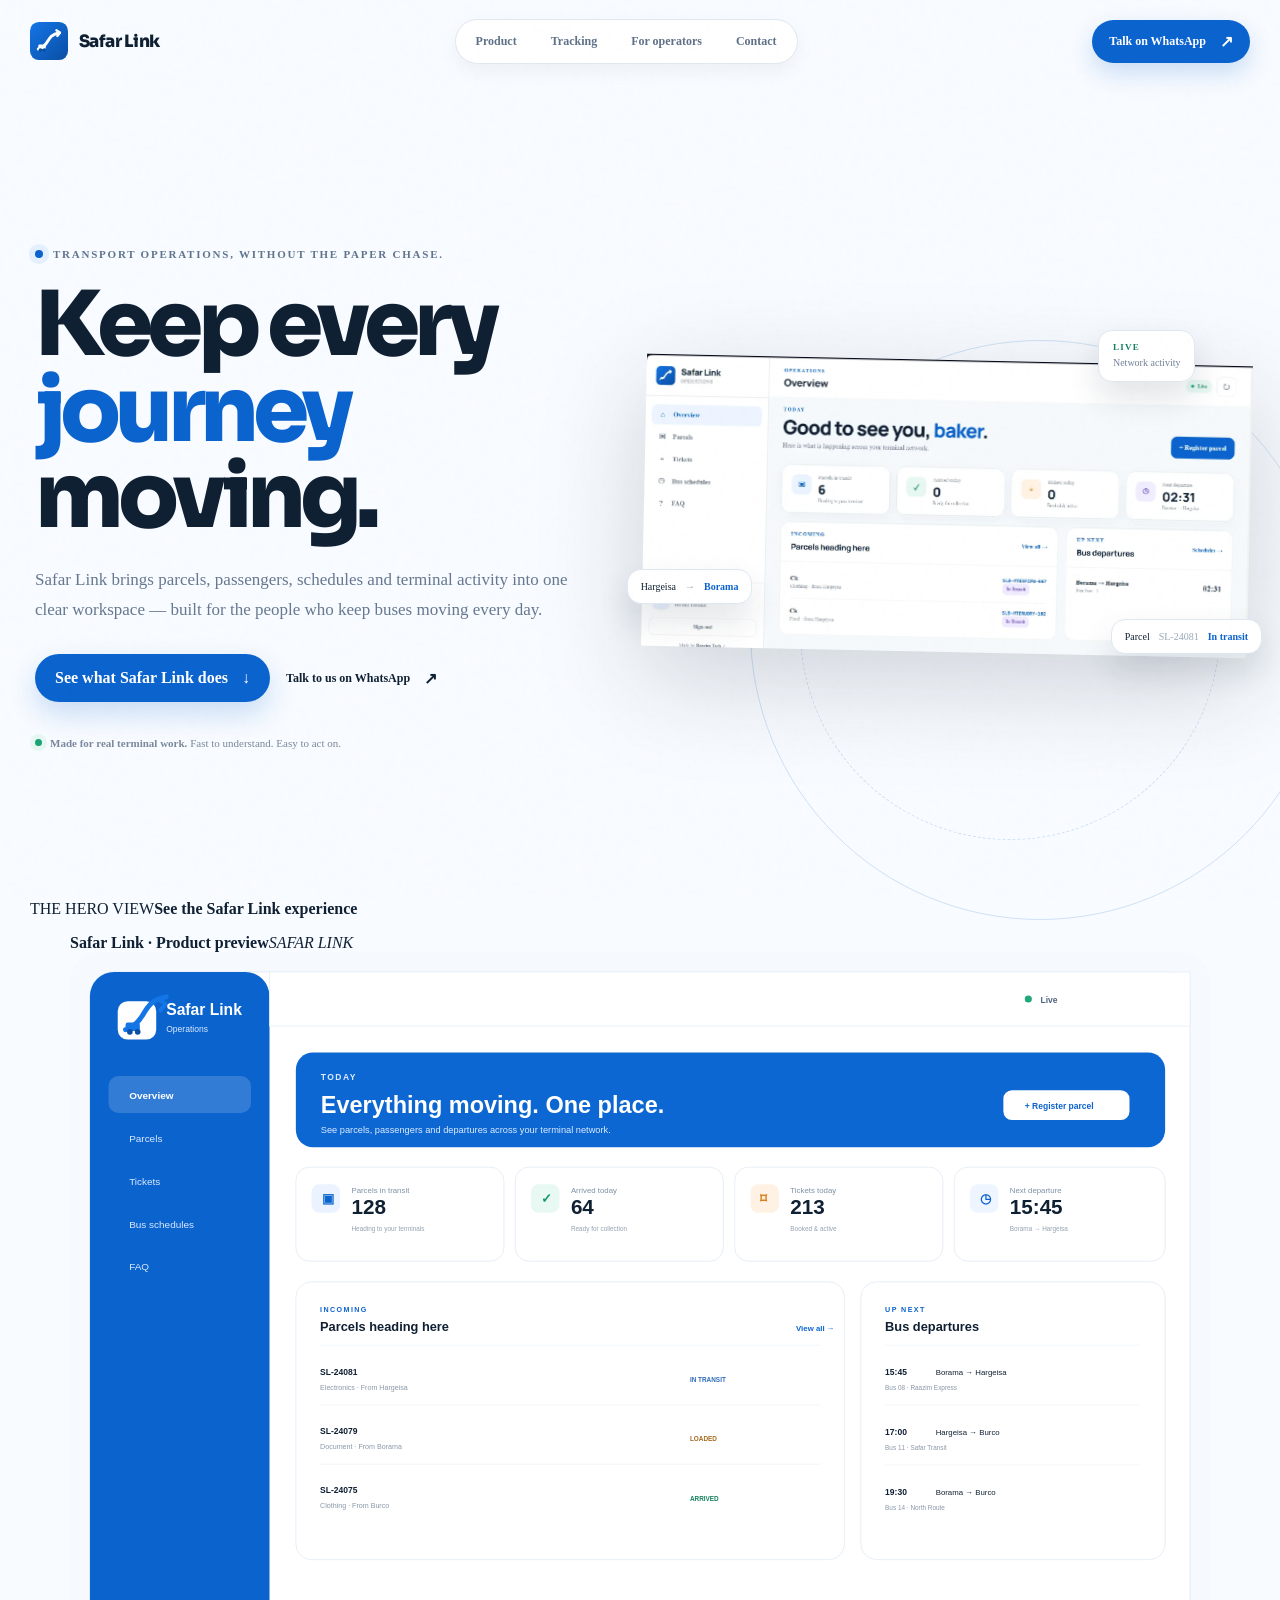
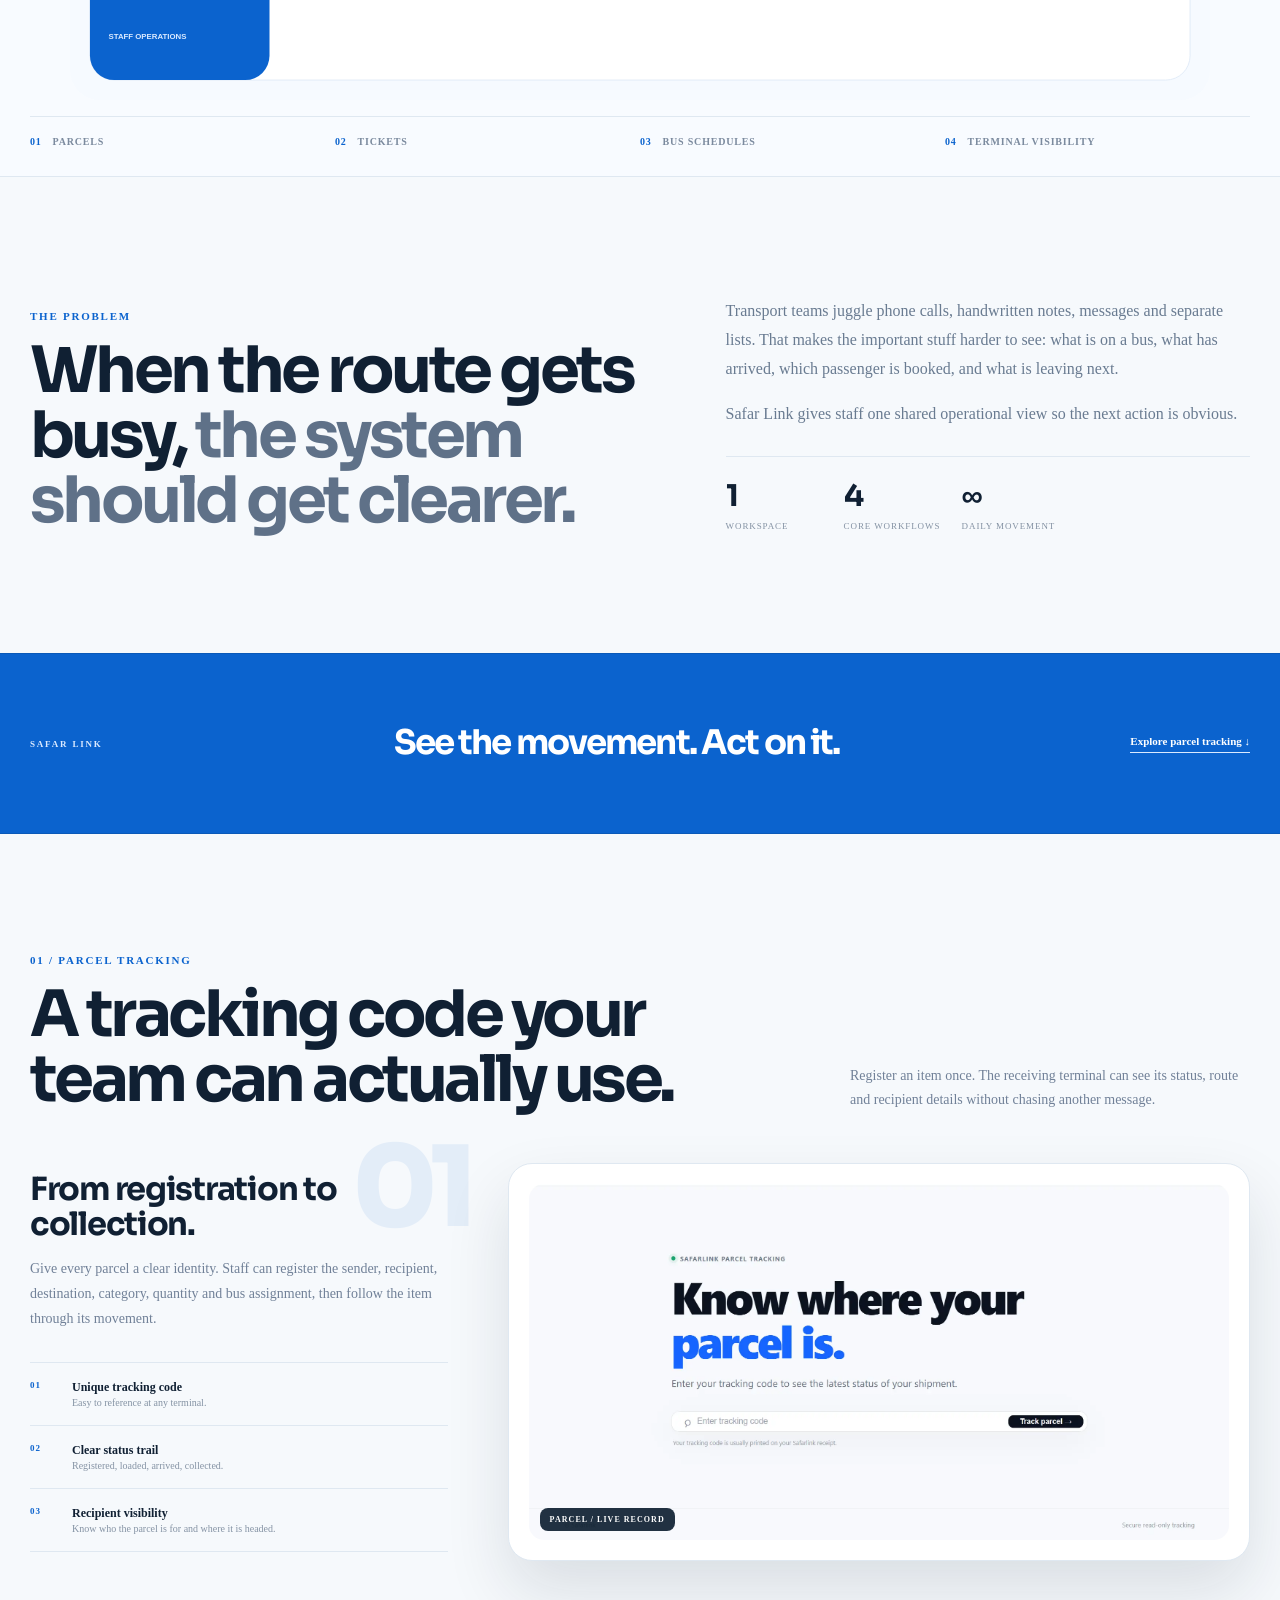
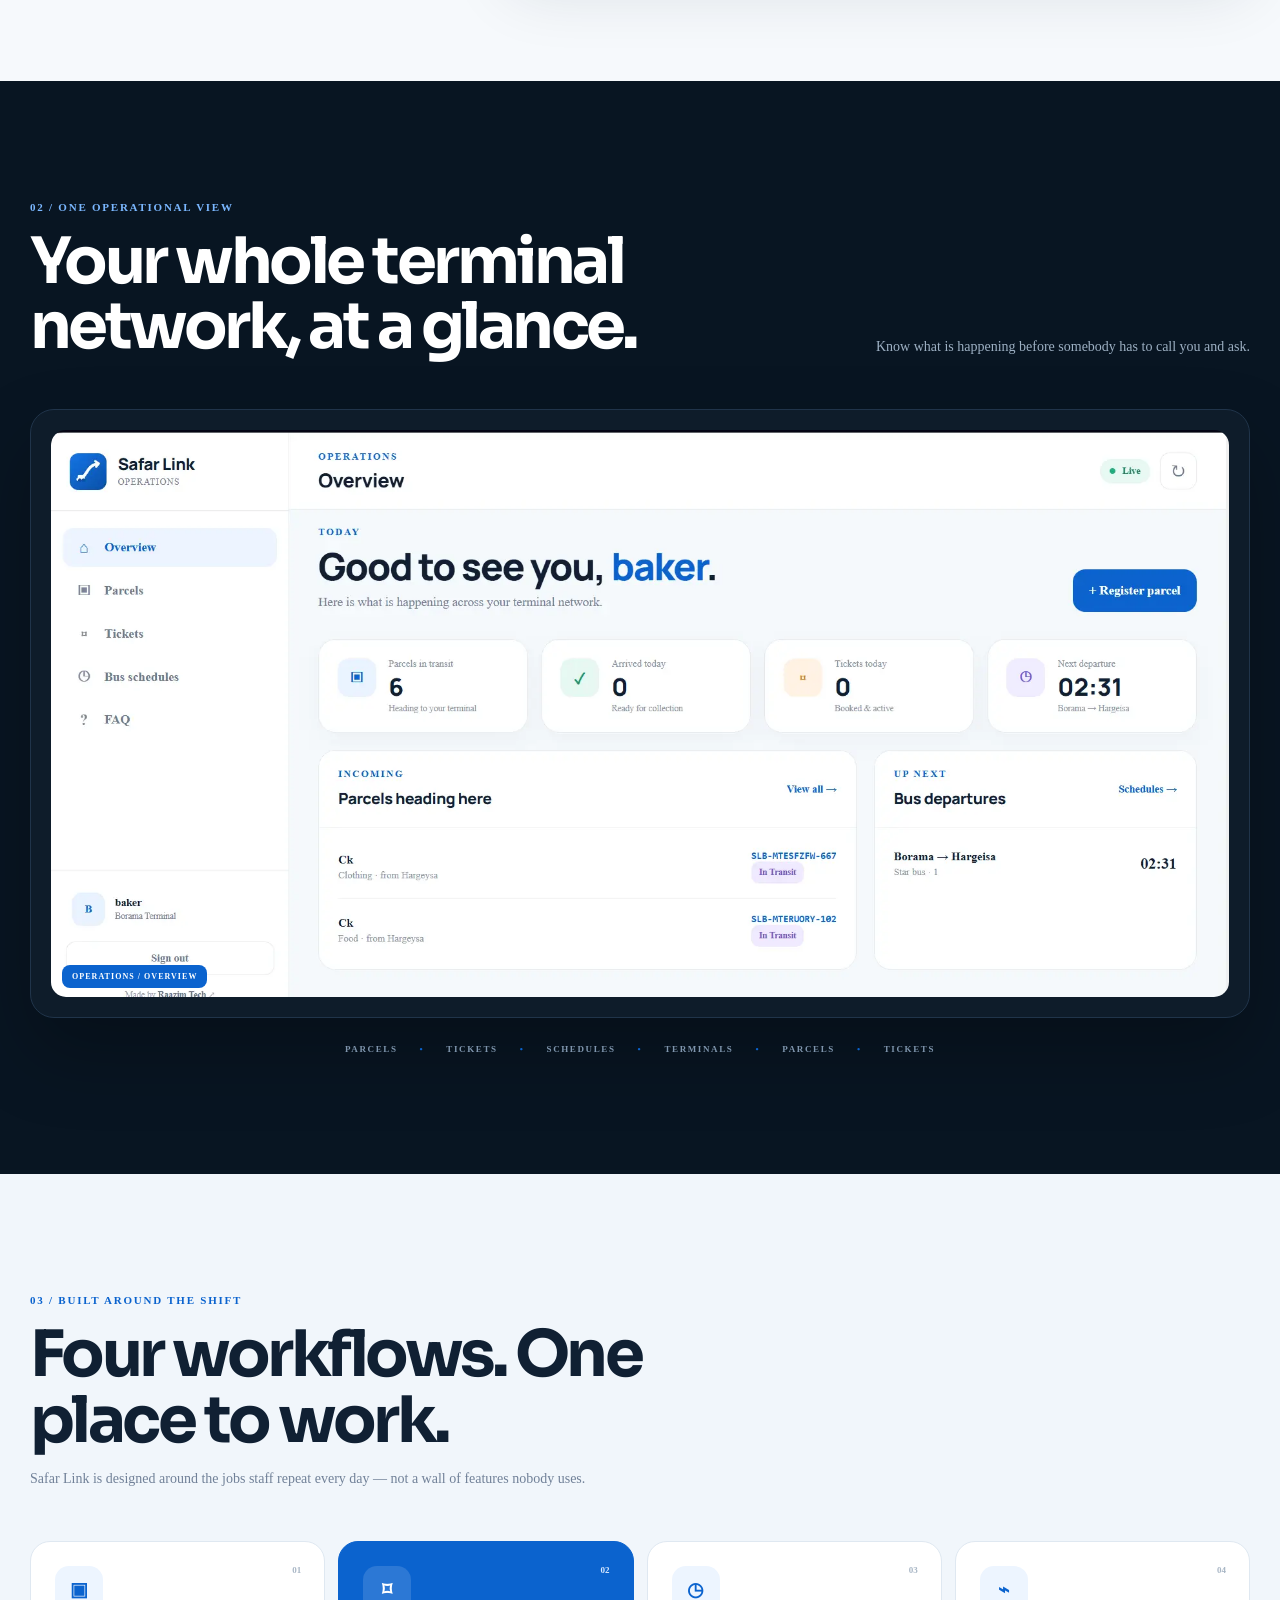
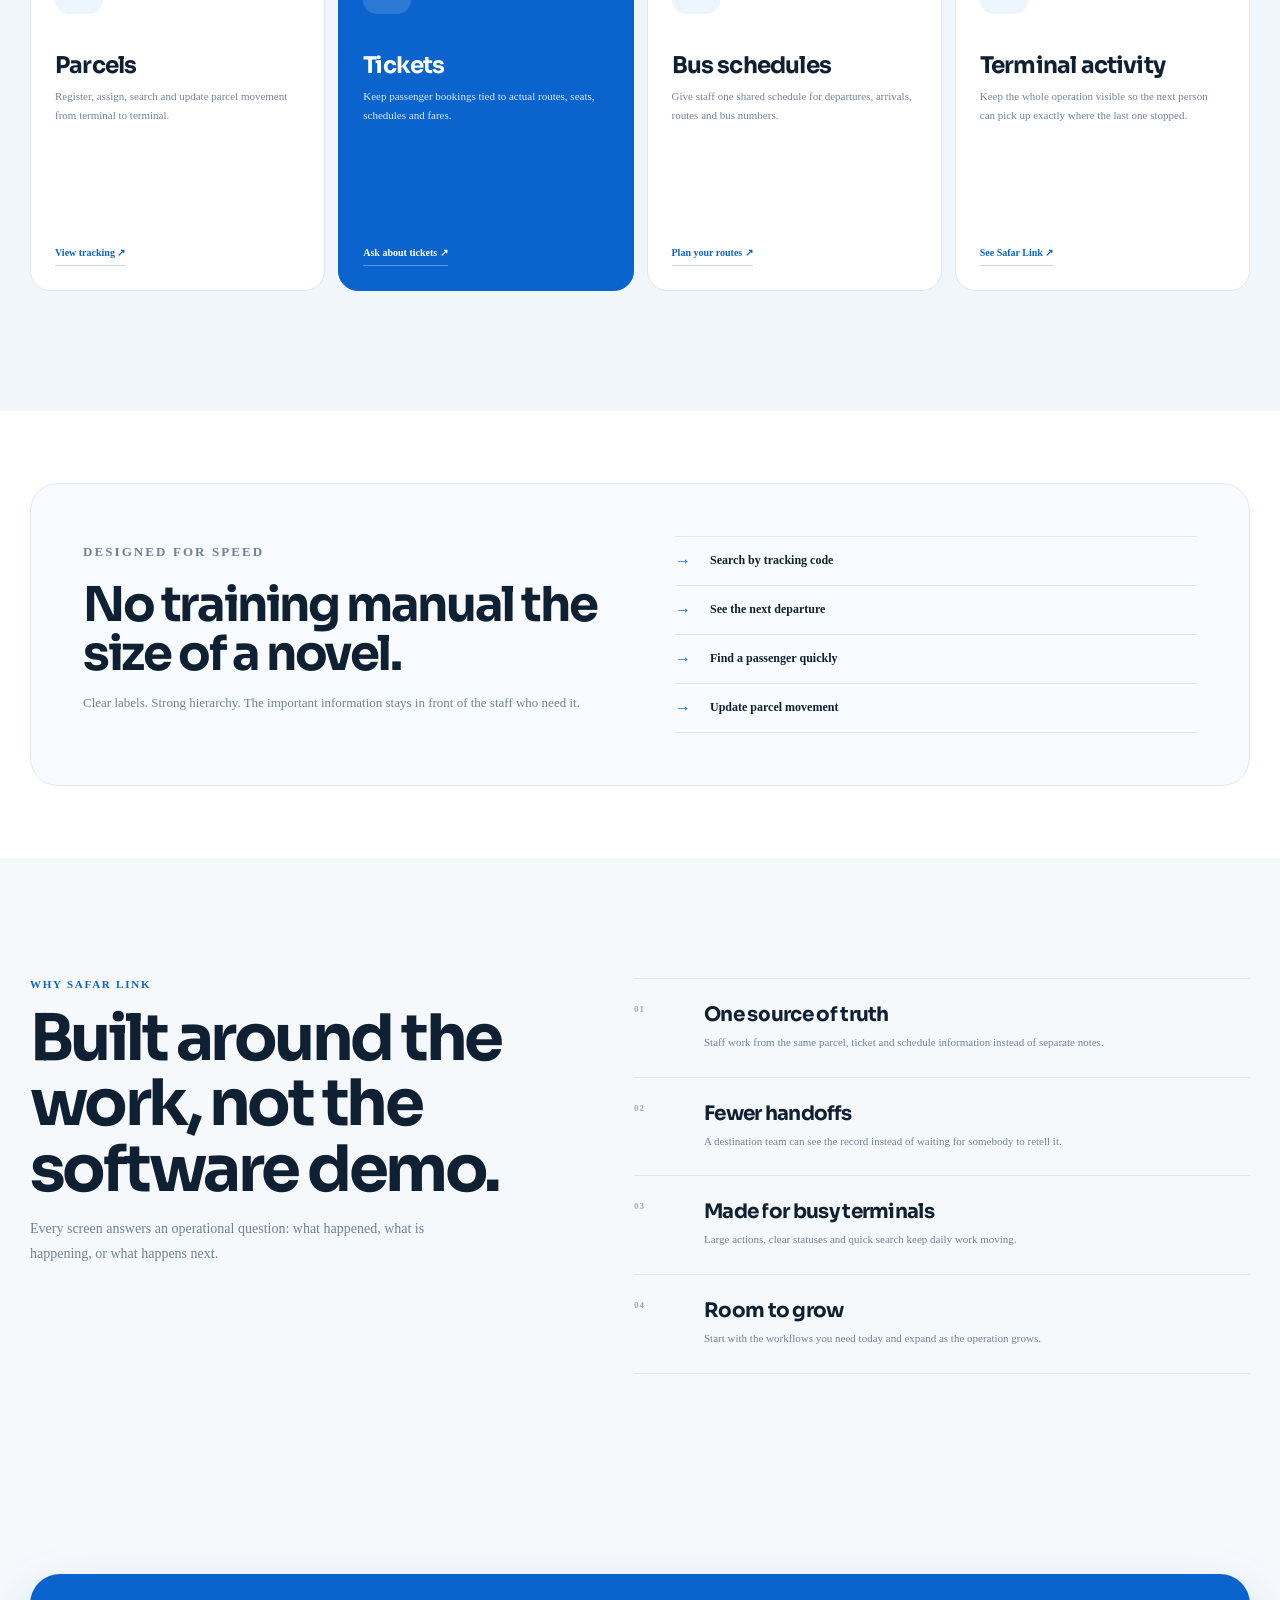
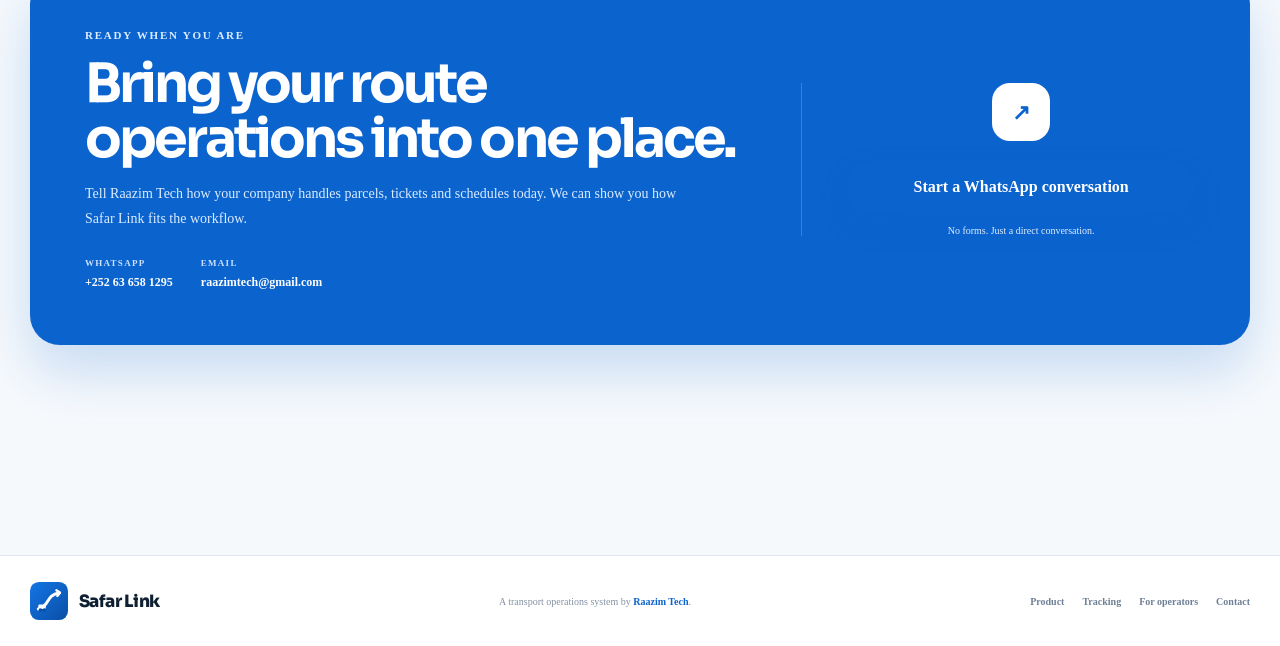
==== commit 2aaa2ea6: "Keep small hero visual and add larger hero showcase" ====
--- a/index.html
+++ b/index.html
@@ -1,123 +1 @@
-<!doctype html>
-<html lang="en">
-<head>
-  <meta charset="utf-8">
-  <meta name="viewport" content="width=device-width, initial-scale=1">
-  <meta name="theme-color" content="#0b63ce">
-  <meta name="description" content="Safar Link is a staff operations system for bus companies to manage parcels, passenger tickets, bus schedules and terminal movement in one place.">
-  <meta name="keywords" content="Safar Link, bus management system, parcel tracking Somaliland, transport management Somaliland, bus ticketing system, parcel management, terminal operations, Hargeisa bus system, Borama bus system, Raazim Tech">
-  <meta name="author" content="Raazim Tech">
-  <meta name="robots" content="index, follow, max-image-preview:large">
-  <meta name="googlebot" content="index, follow">
-  <link rel="canonical" href="https://raazimtech.github.io/Safar-link/">
-  <link rel="icon" href="icon.svg" type="image/svg+xml">
-  <link rel="preconnect" href="https://fonts.googleapis.com">
-  <link rel="preconnect" href="https://fonts.gstatic.com" crossorigin>
-  <link href="https://fonts.googleapis.com/css2?family=Plus+Jakarta+Sans:wght@400;500;600;700;800&family=Sora:wght@400;500;600;700;800&display=swap" rel="stylesheet">
-  <meta property="og:type" content="website">
-  <meta property="og:site_name" content="Safar Link">
-  <meta property="og:title" content="Safar Link — Keep Every Journey Moving">
-  <meta property="og:description" content="One place for parcels, passenger tickets, bus schedules and terminal operations.">
-  <meta property="og:url" content="https://raazimtech.github.io/Safar-link/">
-  <meta property="og:image" content="https://raazimtech.github.io/Safar-link/public%20assets%20dashboard.png.webp">
-  <meta property="og:image:alt" content="Safar Link operations dashboard">
-  <meta name="twitter:card" content="summary_large_image">
-  <meta name="twitter:title" content="Safar Link — Keep Every Journey Moving">
-  <meta name="twitter:description" content="Transport operations software for bus companies and terminals.">
-  <meta name="twitter:image" content="https://raazimtech.github.io/Safar-link/public%20assets%20dashboard.png.webp">
-  <title>Safar Link | Bus, Parcel &amp; Terminal Operations System</title>
-  <link rel="stylesheet" href="styles.css">
-  <script type="application/ld+json">
-  {
-    "@context":"https://schema.org",
-    "@type":"SoftwareApplication",
-    "name":"Safar Link",
-    "applicationCategory":"BusinessApplication",
-    "operatingSystem":"Web",
-    "description":"A transport operations system for managing parcels, passenger tickets, bus schedules and terminal movement.",
-    "brand":{"@type":"Brand","name":"Safar Link"},
-    "publisher":{"@type":"Organization","name":"Raazim Tech","email":"raazimtech@gmail.com","telephone":"+252636581295"},
-    "offers":{"@type":"Offer","price":"30","priceCurrency":"USD","description":"Monthly Safar Link service"}
-  }
-  </script>
-</head>
-<body>
-  <div class="site-noise" aria-hidden="true"></div>
-  <header class="hero" id="home">
-    <nav class="nav container" aria-label="Primary navigation">
-      <a class="brand" href="#home" aria-label="Safar Link home"><img src="icon.svg" alt="Safar Link logo"><span>Safar Link</span></a>
-      <div class="nav-links">
-        <a href="#product">Product</a>
-        <a href="#tracking">Tracking</a>
-        <a href="#operators">For operators</a>
-        <a href="#contact">Contact</a>
-      </div>
-      <a class="nav-cta" href="https://wa.me/252636581295?text=Hello%20Raazim%20Tech%2C%20I%27m%20interested%20in%20Safar%20Link." target="_blank" rel="noreferrer">Talk on WhatsApp <span>↗</span></a>
-      <button class="menu-btn" id="menuBtn" aria-label="Open menu" aria-expanded="false">☰</button>
-      <div class="mobile-nav" id="mobileNav">
-        <a href="#product">Product</a><a href="#tracking">Tracking</a><a href="#operators">For operators</a><a href="#contact">Contact</a>
-        <a href="https://wa.me/252636581295?text=Hello%20Raazim%20Tech%2C%20I%27m%20interested%20in%20Safar%20Link." target="_blank" rel="noreferrer">WhatsApp ↗</a>
-      </div>
-    </nav>
-
-    <div class="hero-content container">
-      <div class="hero-copy reveal">
-        <p class="kicker"><span class="kicker-dot"></span>Transport operations, without the paper chase.</p>
-        <h1>Keep every <em>journey</em> moving.</h1>
-        <p class="hero-lead">Safar Link brings parcels, passengers, schedules and terminal activity into one clear workspace — built for the people who keep buses moving every day.</p>
-        <div class="hero-actions">
-          <a class="button primary" href="#product">See what Safar Link does <span>↓</span></a>
-          <a class="button text-button" href="https://wa.me/252636581295?text=Hello%20Raazim%20Tech%2C%20I%27m%20interested%20in%20Safar%20Link." target="_blank" rel="noreferrer">Talk to us on WhatsApp <span>↗</span></a>
-        </div>
-        <div class="hero-note"><span class="pulse"></span><strong>Made for real terminal work.</strong> Fast to understand. Easy to act on.</div>
-      </div>
-      <div class="hero-visual reveal delay-2">
-        <div class="visual-orbit orbit-a"></div><div class="visual-orbit orbit-b"></div>
-        <div class="visual-tag tag-top"><b>LIVE</b><span>Network activity</span></div>
-        <img src="hero.svg" alt="Safar Link product preview" loading="eager">
-        <div class="route-chip route-one"><span>Hargeisa</span><i>→</i><b>Borama</b></div>
-        <div class="route-chip route-two"><span>Parcel</span><i>SL-24081</i><b>In transit</b></div>
-      </div>
-    </div>
-
-    <div class="hero-real reveal delay-3">
-      <div class="container hero-real-inner">
-        <div class="hero-real-label"><span>THE REAL PRODUCT</span><b>Safar Link in action</b></div>
-        <figure class="hero-product-shot">
-          <div class="shot-bar"><span></span><span></span><span></span><b>Safar Link · Operations</b><i>LIVE</i></div>
-          <img src="public%20assets%20dashboard.png.webp" alt="Actual Safar Link staff operations dashboard showing parcel, ticket and bus activity" loading="eager">
-        </figure>
-      </div>
-    </div>
-
-    <div class="hero-strip container reveal delay-3">
-      <div><span>01</span> Parcels</div><div><span>02</span> Tickets</div><div><span>03</span> Bus schedules</div><div><span>04</span> Terminal visibility</div>
-    </div>
-  </header>
-
-  <main>
-    <section class="statement section" id="product">
-      <div class="container split reveal">
-        <div>
-          <p class="eyebrow">The problem</p>
-          <h2>When the route gets busy, <strong>the system should get clearer.</strong></h2>
-        </div>
-        <div class="statement-copy">
-          <p>Transport teams juggle phone calls, handwritten notes, messages and separate lists. That makes the important stuff harder to see: what is on a bus, what has arrived, which passenger is booked, and what is leaving next.</p>
-          <p>Safar Link gives staff one shared operational view so the next action is obvious.</p>
-          <div class="mini-metric-row"><div><b>1</b><span>workspace</span></div><div><b>4</b><span>core workflows</span></div><div><b>∞</b><span>daily movement</span></div></div>
-        </div>
-      </div>
-    </section>
-    <section class="blue-band section-small reveal"><div class="container band-inner"><p>SAFAR LINK</p><h2>See the movement. Act on it.</h2><a href="#tracking">Explore parcel tracking <span>↓</span></a></div></section>
-    <section class="feature-stage section" id="tracking"><div class="container"><div class="section-head reveal"><div><p class="eyebrow">01 / Parcel tracking</p><h2>A tracking code your team can actually use.</h2></div><p>Register an item once. The receiving terminal can see its status, route and recipient details without chasing another message.</p></div><div class="feature-layout"><div class="feature-copy reveal"><div class="big-number">01</div><h3>From registration to collection.</h3><p>Give every parcel a clear identity. Staff can register the sender, recipient, destination, category, quantity and bus assignment, then follow the item through its movement.</p><div class="feature-points"><div><span>01</span><b>Unique tracking code</b><small>Easy to reference at any terminal.</small></div><div><span>02</span><b>Clear status trail</b><small>Registered, loaded, arrived, collected.</small></div><div><span>03</span><b>Recipient visibility</b><small>Know who the parcel is for and where it is headed.</small></div></div></div><div class="screen-frame reveal delay-1"><img src="public%20assets%20tracking.png.webp" alt="Safar Link parcel tracking screen" loading="lazy"><span class="frame-label">PARCEL / LIVE RECORD</span></div></div></div></section>
-    <section class="deep section"><div class="container"><div class="section-head light reveal"><div><p class="eyebrow">02 / One operational view</p><h2>Your whole terminal network, at a glance.</h2></div><p>Know what is happening before somebody has to call you and ask.</p></div><div class="screen-frame dark-frame reveal"><img src="public%20assets%20dashboard.png.webp" alt="Safar Link staff operations dashboard" loading="lazy"><span class="frame-label">OPERATIONS / OVERVIEW</span></div><div class="moving-rail reveal delay-1"><span>PARCELS</span><i>•</i><span>TICKETS</span><i>•</i><span>SCHEDULES</span><i>•</i><span>TERMINALS</span><i>•</i><span>PARCELS</span><i>•</i><span>TICKETS</span></div></div></section>
-    <section class="workflow section" id="operators"><div class="container"><div class="workflow-intro reveal"><p class="eyebrow">03 / Built around the shift</p><h2>Four workflows. One place to work.</h2><p>Safar Link is designed around the jobs staff repeat every day — not a wall of features nobody uses.</p></div><div class="workflow-grid"><article class="workflow-card reveal"><span class="card-index">01</span><div class="line-icon">▣</div><h3>Parcels</h3><p>Register, assign, search and update parcel movement from terminal to terminal.</p><a href="#tracking">View tracking <span>↗</span></a></article><article class="workflow-card featured reveal delay-1"><span class="card-index">02</span><div class="line-icon">⌑</div><h3>Tickets</h3><p>Keep passenger bookings tied to actual routes, seats, schedules and fares.</p><a href="#contact">Ask about tickets <span>↗</span></a></article><article class="workflow-card reveal delay-2"><span class="card-index">03</span><div class="line-icon">◷</div><h3>Bus schedules</h3><p>Give staff one shared schedule for departures, arrivals, routes and bus numbers.</p><a href="#contact">Plan your routes <span>↗</span></a></article><article class="workflow-card reveal delay-3"><span class="card-index">04</span><div class="line-icon">⌁</div><h3>Terminal activity</h3><p>Keep the whole operation visible so the next person can pick up exactly where the last one stopped.</p><a href="#contact">See Safar Link <span>↗</span></a></article></div></div></section>
-    <section class="showcase section-small reveal"><div class="container showcase-card"><div><p class="eyebrow">Designed for speed</p><h2>No training manual the size of a novel.</h2><p>Clear labels. Strong hierarchy. The important information stays in front of the staff who need it.</p></div><div class="showcase-list"><div><span>→</span><b>Search by tracking code</b></div><div><span>→</span><b>See the next departure</b></div><div><span>→</span><b>Find a passenger quickly</b></div><div><span>→</span><b>Update parcel movement</b></div></div></div></section>
-    <section class="proof section"><div class="container proof-grid"><div class="proof-lead reveal"><p class="eyebrow">Why Safar Link</p><h2>Built around the work, not the software demo.</h2><p>Every screen answers an operational question: what happened, what is happening, or what happens next.</p></div><div class="proof-stack"><article class="proof-item reveal delay-1"><span>01</span><div><h3>One source of truth</h3><p>Staff work from the same parcel, ticket and schedule information instead of separate notes.</p></div></article><article class="proof-item reveal delay-2"><span>02</span><div><h3>Fewer handoffs</h3><p>A destination team can see the record instead of waiting for somebody to retell it.</p></div></article><article class="proof-item reveal delay-3"><span>03</span><div><h3>Made for busy terminals</h3><p>Large actions, clear statuses and quick search keep daily work moving.</p></div></article><article class="proof-item reveal delay-4"><span>04</span><div><h3>Room to grow</h3><p>Start with the workflows you need today and expand as the operation grows.</p></div></article></div></div></section>
-    <section class="contact section" id="contact"><div class="container contact-card reveal"><div class="contact-copy"><p class="eyebrow">Ready when you are</p><h2>Bring your route operations into one place.</h2><p>Tell Raazim Tech how your company handles parcels, tickets and schedules today. We can show you how Safar Link fits the workflow.</p><div class="contact-meta"><a href="https://wa.me/252636581295?text=Hello%20Raazim%20Tech%2C%20I%27m%20interested%20in%20Safar%20Link." target="_blank" rel="noreferrer"><span>WhatsApp</span><b>+252 63 658 1295</b></a><a href="mailto:raazimtech@gmail.com"><span>Email</span><b>raazimtech@gmail.com</b></a></div></div><div class="contact-action"><div class="contact-symbol">↗</div><a class="button primary large" href="https://wa.me/252636581295?text=Hello%20Raazim%20Tech%2C%20I%27m%20interested%20in%20Safar%20Link." target="_blank" rel="noreferrer">Start a WhatsApp conversation</a><p>No forms. Just a direct conversation.</p></div></div></section>
-  </main>
-  <footer class="footer"><div class="container footer-inner"><a class="brand" href="#home"><img src="icon.svg" alt="Safar Link logo"><span>Safar Link</span></a><p>A transport operations system by <a href="https://raazimtech.github.io/Raazim-tech/" target="_blank" rel="noreferrer">Raazim Tech</a>.</p><div class="footer-links"><a href="#product">Product</a><a href="#tracking">Tracking</a><a href="#operators">For operators</a><a href="#contact">Contact</a></div></div></footer>
-  <script src="script.js"></script>
-</body>
-</html>+<!doctype html><html lang="en"><head><meta charset="utf-8"><meta name="viewport" content="width=device-width, initial-scale=1"><meta name="theme-color" content="#0b63ce"><meta name="description" content="Safar Link is a staff operations system for bus companies to manage parcels, passenger tickets, bus schedules and terminal movement in one place."><meta name="keywords" content="Safar Link, bus management system, parcel tracking Somaliland, transport management Somaliland, bus ticketing system, parcel management, terminal operations, Hargeisa bus system, Borama bus system, Raazim Tech"><meta name="author" content="Raazim Tech"><meta name="robots" content="index, follow, max-image-preview:large"><meta name="googlebot" content="index, follow"><link rel="canonical" href="https://raazimtech.github.io/Safar-link/"><link rel="icon" href="icon.svg" type="image/svg+xml"><link rel="preconnect" href="https://fonts.googleapis.com"><link rel="preconnect" href="https://fonts.gstatic.com" crossorigin><link href="https://fonts.googleapis.com/css2?family=Plus+Jakarta+Sans:wght@400;500;600;700;800&family=Sora:wght@400;500;600;700;800&display=swap" rel="stylesheet"><meta property="og:type" content="website"><meta property="og:site_name" content="Safar Link"><meta property="og:title" content="Safar Link — Keep Every Journey Moving"><meta property="og:description" content="One place for parcels, passenger tickets, bus schedules and terminal operations."><meta property="og:url" content="https://raazimtech.github.io/Safar-link/"><meta property="og:image" content="https://raazimtech.github.io/Safar-link/hero.svg"><meta property="og:image:alt" content="Safar Link operations dashboard"><meta name="twitter:card" content="summary_large_image"><meta name="twitter:title" content="Safar Link — Keep Every Journey Moving"><meta name="twitter:description" content="Transport operations software for bus companies and terminals."><meta name="twitter:image" content="https://raazimtech.github.io/Safar-link/hero.svg"><title>Safar Link | Bus, Parcel &amp; Terminal Operations System</title><link rel="stylesheet" href="styles.css"><link rel="stylesheet" href="hero.css"><script type="application/ld+json">{"@context":"https://schema.org","@type":"SoftwareApplication","name":"Safar Link","applicationCategory":"BusinessApplication","operatingSystem":"Web","description":"A transport operations system for managing parcels, passenger tickets, bus schedules and terminal movement.","brand":{"@type":"Brand","name":"Safar Link"},"publisher":{"@type":"Organization","name":"Raazim Tech","email":"raazimtech@gmail.com","telephone":"+252636581295"},"offers":{"@type":"Offer","price":"30","priceCurrency":"USD","description":"Monthly Safar Link service"}}</script></head><body><div class="site-noise" aria-hidden="true"></div><header class="hero" id="home"><nav class="nav container" aria-label="Primary navigation"><a class="brand" href="#home" aria-label="Safar Link home"><img src="icon.svg" alt="Safar Link logo"><span>Safar Link</span></a><div class="nav-links"><a href="#product">Product</a><a href="#tracking">Tracking</a><a href="#operators">For operators</a><a href="#contact">Contact</a></div><a class="nav-cta" href="https://wa.me/252636581295?text=Hello%20Raazim%20Tech%2C%20I%27m%20interested%20in%20Safar%20Link." target="_blank" rel="noreferrer">Talk on WhatsApp <span>↗</span></a><button class="menu-btn" id="menuBtn" aria-label="Open menu" aria-expanded="false">☰</button><div class="mobile-nav" id="mobileNav"><a href="#product">Product</a><a href="#tracking">Tracking</a><a href="#operators">For operators</a><a href="#contact">Contact</a><a href="https://wa.me/252636581295?text=Hello%20Raazim%20Tech%2C%20I%27m%20interested%20in%20Safar%20Link." target="_blank" rel="noreferrer">WhatsApp ↗</a></div></nav><div class="hero-content container"><div class="hero-copy reveal"><p class="kicker"><span class="kicker-dot"></span>Transport operations, without the paper chase.</p><h1>Keep every <em>journey</em> moving.</h1><p class="hero-lead">Safar Link brings parcels, passengers, schedules and terminal activity into one clear workspace — built for the people who keep buses moving every day.</p><div class="hero-actions"><a class="button primary" href="#product">See what Safar Link does <span>↓</span></a><a class="button text-button" href="https://wa.me/252636581295?text=Hello%20Raazim%20Tech%2C%20I%27m%20interested%20in%20Safar%20Link." target="_blank" rel="noreferrer">Talk to us on WhatsApp <span>↗</span></a></div><div class="hero-note"><span class="pulse"></span><strong>Made for real terminal work.</strong> Fast to understand. Easy to act on.</div></div><div class="hero-visual reveal delay-2"><div class="visual-orbit orbit-a"></div><div class="visual-orbit orbit-b"></div><div class="visual-tag tag-top"><b>LIVE</b><span>Network activity</span></div><img src="hero.svg" alt="Safar Link product preview" loading="eager"><div class="route-chip route-one"><span>Hargeisa</span><i>→</i><b>Borama</b></div><div class="route-chip route-two"><span>Parcel</span><i>SL-24081</i><b>In transit</b></div></div></div><div class="hero-real reveal delay-3"><div class="container hero-real-inner"><div class="hero-real-label"><span>THE HERO VIEW</span><b>See the Safar Link experience</b></div><figure class="hero-product-shot"><div class="shot-bar"><span></span><span></span><span></span><b>Safar Link · Product preview</b><i>SAFAR LINK</i></div><img src="hero.svg" alt="Safar Link hero product visual" loading="eager"></figure></div></div><div class="hero-strip container reveal delay-3"><div><span>01</span> Parcels</div><div><span>02</span> Tickets</div><div><span>03</span> Bus schedules</div><div><span>04</span> Terminal visibility</div></div></header><main><section class="statement section" id="product"><div class="container split reveal"><div><p class="eyebrow">The problem</p><h2>When the route gets busy, <strong>the system should get clearer.</strong></h2></div><div class="statement-copy"><p>Transport teams juggle phone calls, handwritten notes, messages and separate lists. That makes the important stuff harder to see: what is on a bus, what has arrived, which passenger is booked, and what is leaving next.</p><p>Safar Link gives staff one shared operational view so the next action is obvious.</p><div class="mini-metric-row"><div><b>1</b><span>workspace</span></div><div><b>4</b><span>core workflows</span></div><div><b>∞</b><span>daily movement</span></div></div></div></div></section><section class="blue-band section-small reveal"><div class="container band-inner"><p>SAFAR LINK</p><h2>See the movement. Act on it.</h2><a href="#tracking">Explore parcel tracking <span>↓</span></a></div></section><section class="feature-stage section" id="tracking"><div class="container"><div class="section-head reveal"><div><p class="eyebrow">01 / Parcel tracking</p><h2>A tracking code your team can actually use.</h2></div><p>Register an item once. The receiving terminal can see its status, route and recipient details without chasing another message.</p></div><div class="feature-layout"><div class="feature-copy reveal"><div class="big-number">01</div><h3>From registration to collection.</h3><p>Give every parcel a clear identity. Staff can register the sender, recipient, destination, category, quantity and bus assignment, then follow the item through its movement.</p><div class="feature-points"><div><span>01</span><b>Unique tracking code</b><small>Easy to reference at any terminal.</small></div><div><span>02</span><b>Clear status trail</b><small>Registered, loaded, arrived, collected.</small></div><div><span>03</span><b>Recipient visibility</b><small>Know who the parcel is for and where it is headed.</small></div></div></div><div class="screen-frame reveal delay-1"><img src="public%20assets%20tracking.png.webp" alt="Safar Link parcel tracking screen" loading="lazy"><span class="frame-label">PARCEL / LIVE RECORD</span></div></div></div></section><section class="deep section"><div class="container"><div class="section-head light reveal"><div><p class="eyebrow">02 / One operational view</p><h2>Your whole terminal network, at a glance.</h2></div><p>Know what is happening before somebody has to call you and ask.</p></div><div class="screen-frame dark-frame reveal"><img src="public%20assets%20dashboard.png.webp" alt="Safar Link staff operations dashboard" loading="lazy"><span class="frame-label">OPERATIONS / OVERVIEW</span></div><div class="moving-rail reveal delay-1"><span>PARCELS</span><i>•</i><span>TICKETS</span><i>•</i><span>SCHEDULES</span><i>•</i><span>TERMINALS</span><i>•</i><span>PARCELS</span><i>•</i><span>TICKETS</span></div></div></section><section class="workflow section" id="operators"><div class="container"><div class="workflow-intro reveal"><p class="eyebrow">03 / Built around the shift</p><h2>Four workflows. One place to work.</h2><p>Safar Link is designed around the jobs staff repeat every day — not a wall of features nobody uses.</p></div><div class="workflow-grid"><article class="workflow-card reveal"><span class="card-index">01</span><div class="line-icon">▣</div><h3>Parcels</h3><p>Register, assign, search and update parcel movement from terminal to terminal.</p><a href="#tracking">View tracking <span>↗</span></a></article><article class="workflow-card featured reveal delay-1"><span class="card-index">02</span><div class="line-icon">⌑</div><h3>Tickets</h3><p>Keep passenger bookings tied to actual routes, seats, schedules and fares.</p><a href="#contact">Ask about tickets <span>↗</span></a></article><article class="workflow-card reveal delay-2"><span class="card-index">03</span><div class="line-icon">◷</div><h3>Bus schedules</h3><p>Give staff one shared schedule for departures, arrivals, routes and bus numbers.</p><a href="#contact">Plan your routes <span>↗</span></a></article><article class="workflow-card reveal delay-3"><span class="card-index">04</span><div class="line-icon">⌁</div><h3>Terminal activity</h3><p>Keep the whole operation visible so the next person can pick up exactly where the last one stopped.</p><a href="#contact">See Safar Link <span>↗</span></a></article></div></div></section><section class="showcase section-small reveal"><div class="container showcase-card"><div><p class="eyebrow">Designed for speed</p><h2>No training manual the size of a novel.</h2><p>Clear labels. Strong hierarchy. The important information stays in front of the staff who need it.</p></div><div class="showcase-list"><div><span>→</span><b>Search by tracking code</b></div><div><span>→</span><b>See the next departure</b></div><div><span>→</span><b>Find a passenger quickly</b></div><div><span>→</span><b>Update parcel movement</b></div></div></div></section><section class="proof section"><div class="container proof-grid"><div class="proof-lead reveal"><p class="eyebrow">Why Safar Link</p><h2>Built around the work, not the software demo.</h2><p>Every screen answers an operational question: what happened, what is happening, or what happens next.</p></div><div class="proof-stack"><article class="proof-item reveal delay-1"><span>01</span><div><h3>One source of truth</h3><p>Staff work from the same parcel, ticket and schedule information instead of separate notes.</p></div></article><article class="proof-item reveal delay-2"><span>02</span><div><h3>Fewer handoffs</h3><p>A destination team can see the record instead of waiting for somebody to retell it.</p></div></article><article class="proof-item reveal delay-3"><span>03</span><div><h3>Made for busy terminals</h3><p>Large actions, clear statuses and quick search keep daily work moving.</p></div></article><article class="proof-item reveal delay-4"><span>04</span><div><h3>Room to grow</h3><p>Start with the workflows you need today and expand as the operation grows.</p></div></article></div></div></section><section class="contact section" id="contact"><div class="container contact-card reveal"><div class="contact-copy"><p class="eyebrow">Ready when you are</p><h2>Bring your route operations into one place.</h2><p>Tell Raazim Tech how your company handles parcels, tickets and schedules today. We can show you how Safar Link fits the workflow.</p><div class="contact-meta"><a href="https://wa.me/252636581295?text=Hello%20Raazim%20Tech%2C%20I%27m%20interested%20in%20Safar%20Link." target="_blank" rel="noreferrer"><span>WhatsApp</span><b>+252 63 658 1295</b></a><a href="mailto:raazimtech@gmail.com"><span>Email</span><b>raazimtech@gmail.com</b></a></div></div><div class="contact-action"><div class="contact-symbol">↗</div><a class="button primary large" href="https://wa.me/252636581295?text=Hello%20Raazim%20Tech%2C%20I%27m%20interested%20in%20Safar%20Link." target="_blank" rel="noreferrer">Start a WhatsApp conversation</a><p>No forms. Just a direct conversation.</p></div></div></section></main><footer class="footer"><div class="container footer-inner"><a class="brand" href="#home"><img src="icon.svg" alt="Safar Link logo"><span>Safar Link</span></a><p>A transport operations system by <a href="https://raazimtech.github.io/Raazim-tech/" target="_blank" rel="noreferrer">Raazim Tech</a>.</p><div class="footer-links"><a href="#product">Product</a><a href="#tracking">Tracking</a><a href="#operators">For operators</a><a href="#contact">Contact</a></div></div></footer><script src="script.js"></script></body></html>
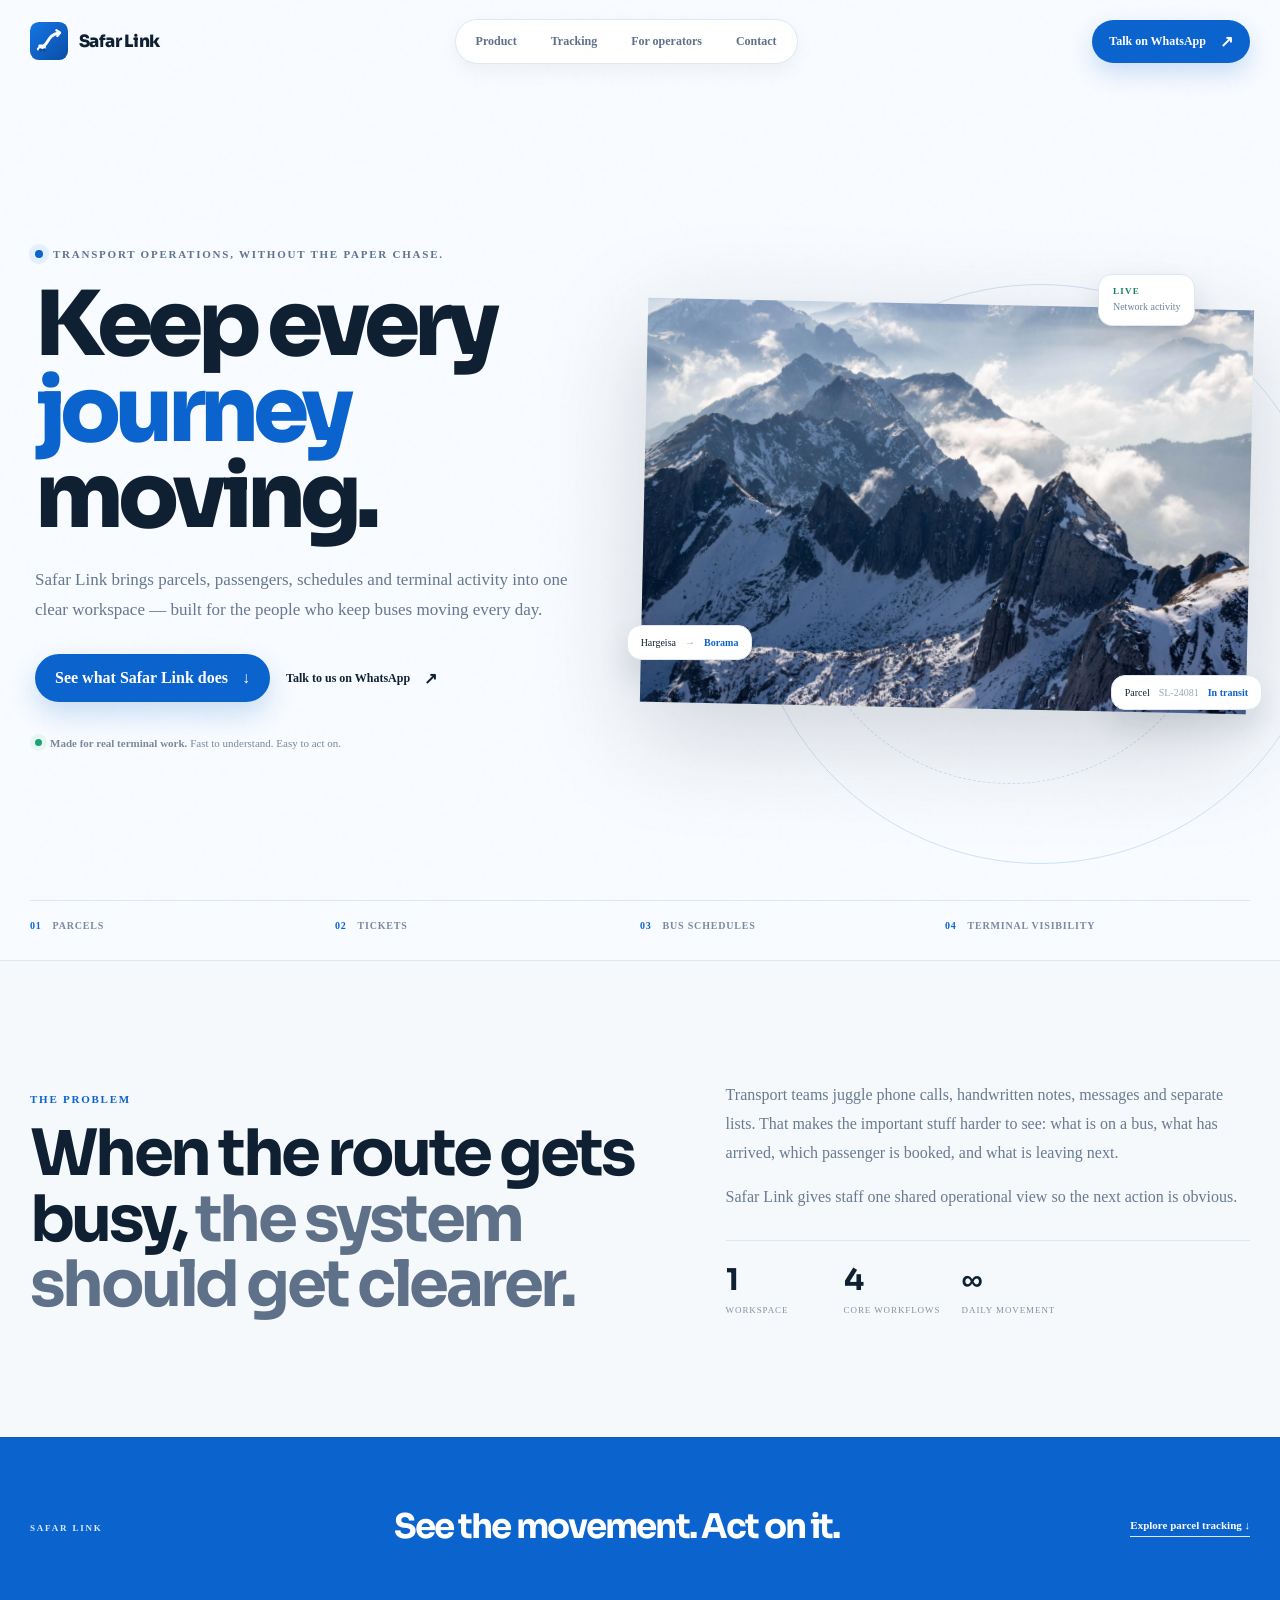
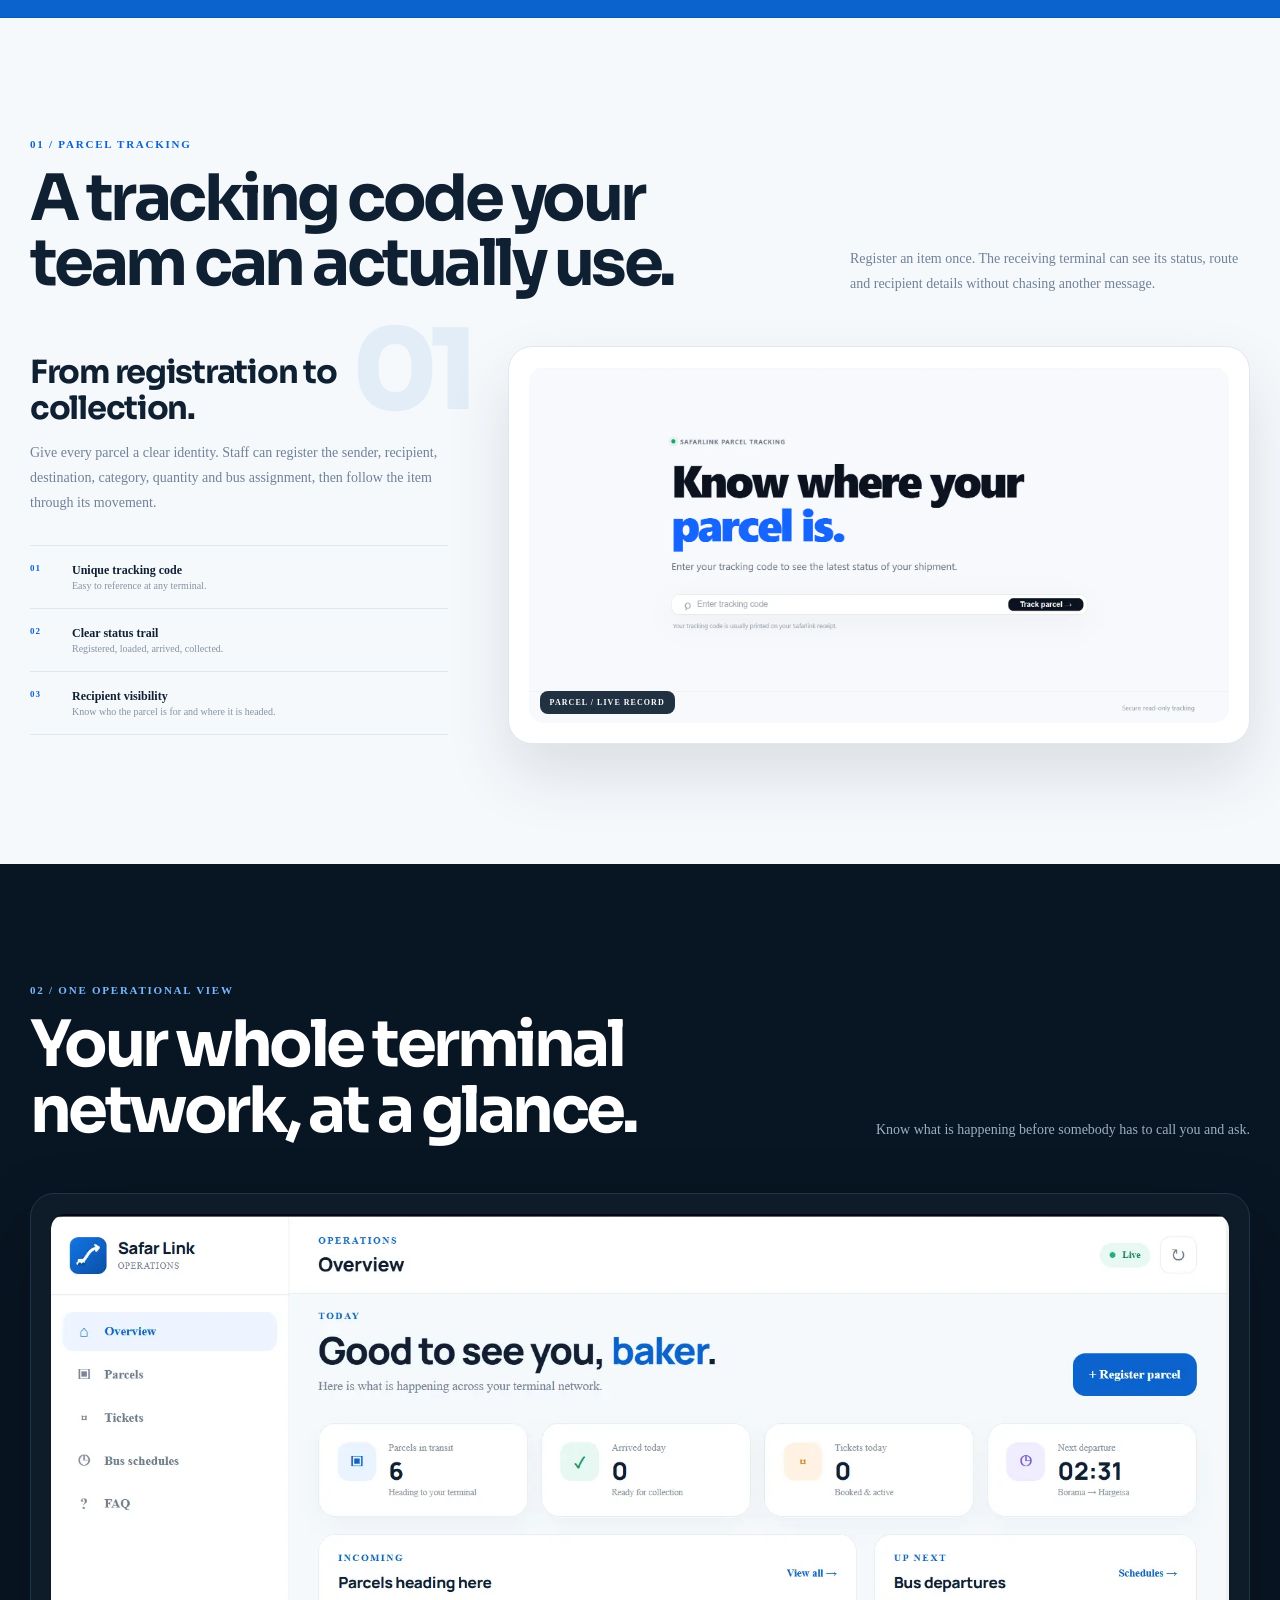
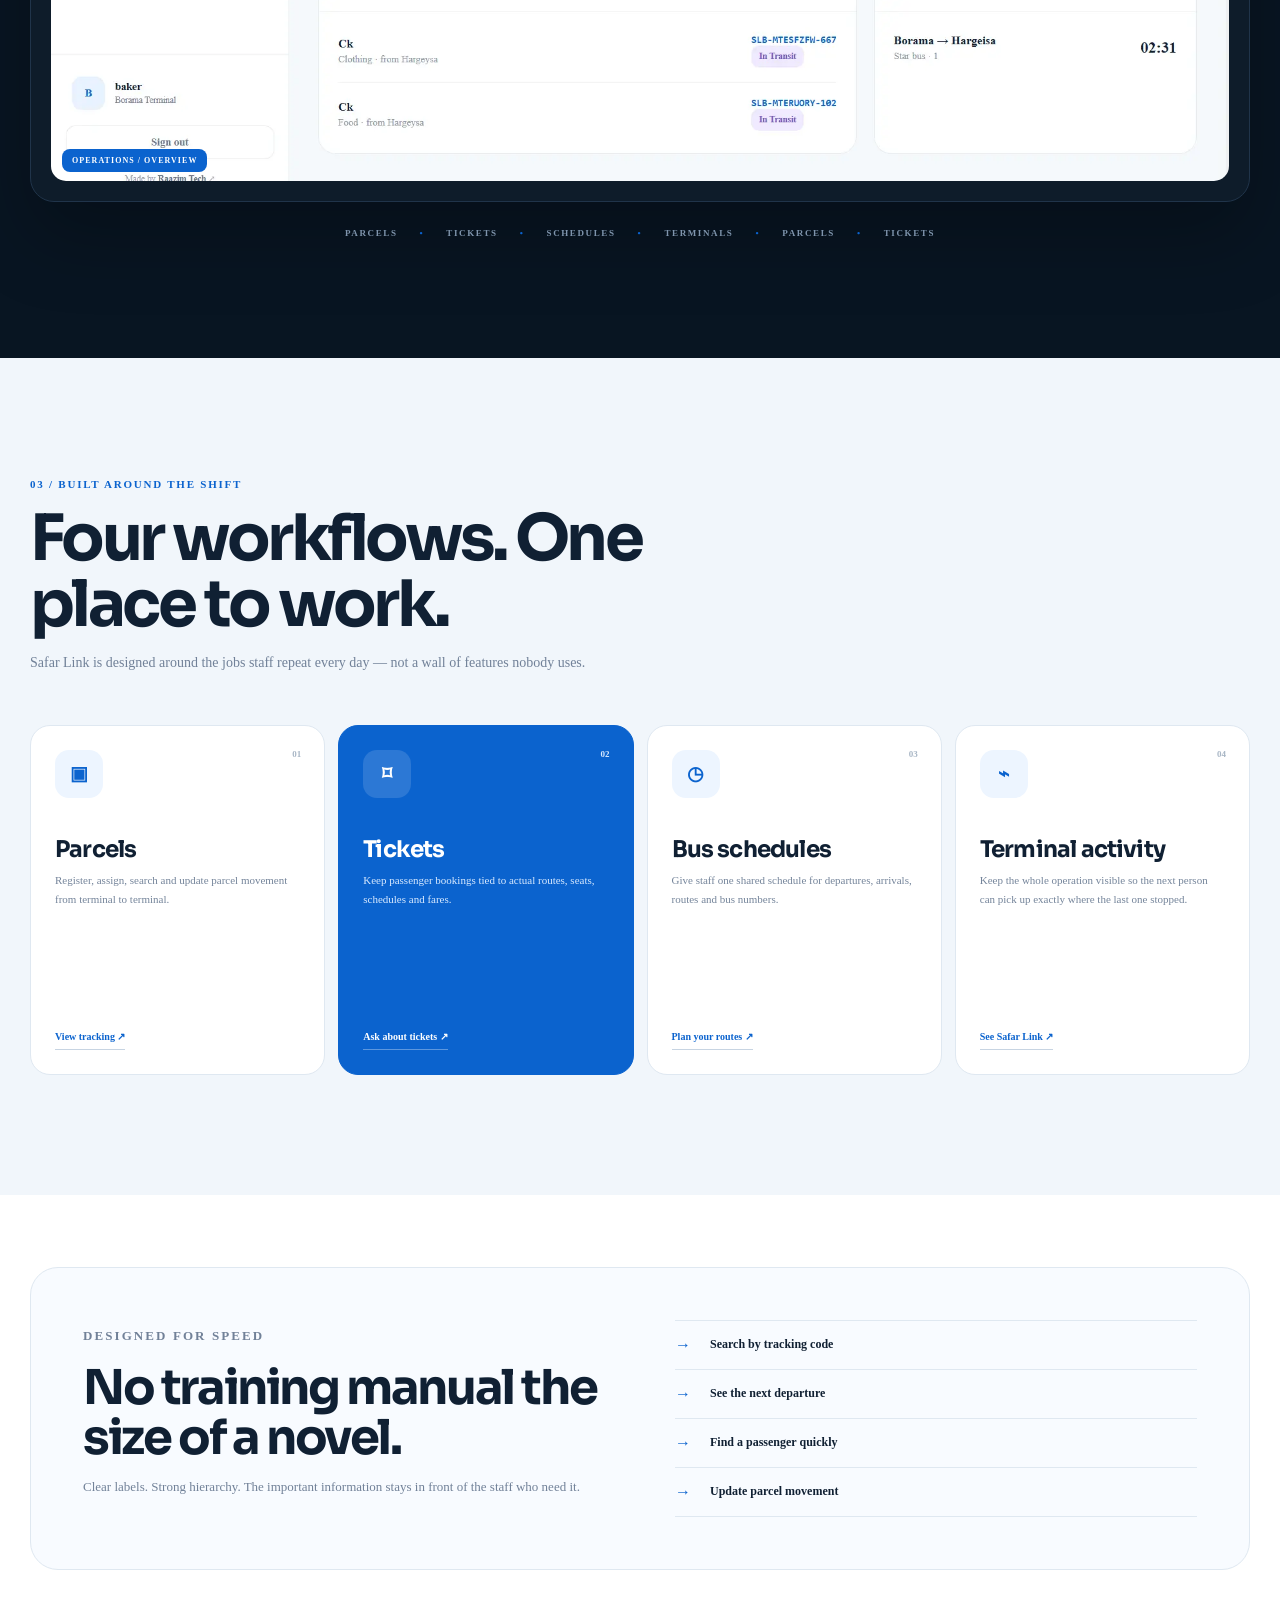
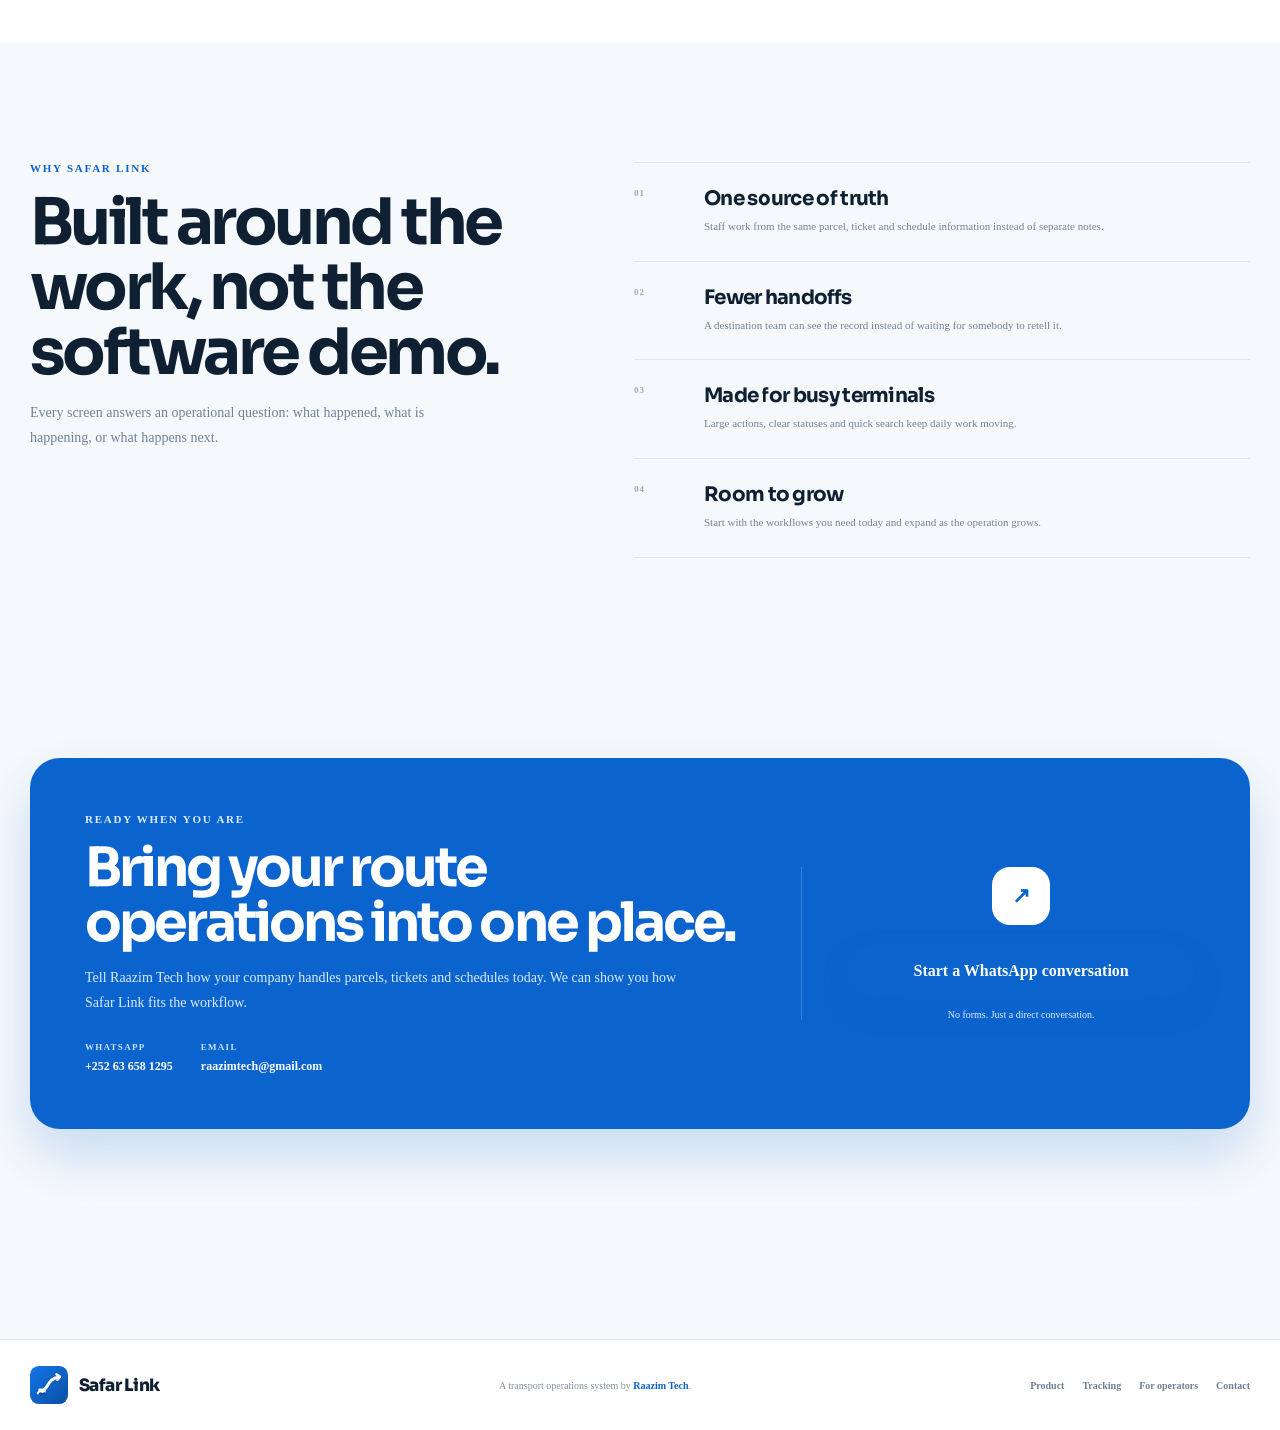
==== commit c4bbc73f: "Revert extra hero section and use hero.webp as the main hero image" ====
--- a/index.html
+++ b/index.html
@@ -1 +1 @@
-<!doctype html><html lang="en"><head><meta charset="utf-8"><meta name="viewport" content="width=device-width, initial-scale=1"><meta name="theme-color" content="#0b63ce"><meta name="description" content="Safar Link is a staff operations system for bus companies to manage parcels, passenger tickets, bus schedules and terminal movement in one place."><meta name="keywords" content="Safar Link, bus management system, parcel tracking Somaliland, transport management Somaliland, bus ticketing system, parcel management, terminal operations, Hargeisa bus system, Borama bus system, Raazim Tech"><meta name="author" content="Raazim Tech"><meta name="robots" content="index, follow, max-image-preview:large"><meta name="googlebot" content="index, follow"><link rel="canonical" href="https://raazimtech.github.io/Safar-link/"><link rel="icon" href="icon.svg" type="image/svg+xml"><link rel="preconnect" href="https://fonts.googleapis.com"><link rel="preconnect" href="https://fonts.gstatic.com" crossorigin><link href="https://fonts.googleapis.com/css2?family=Plus+Jakarta+Sans:wght@400;500;600;700;800&family=Sora:wght@400;500;600;700;800&display=swap" rel="stylesheet"><meta property="og:type" content="website"><meta property="og:site_name" content="Safar Link"><meta property="og:title" content="Safar Link — Keep Every Journey Moving"><meta property="og:description" content="One place for parcels, passenger tickets, bus schedules and terminal operations."><meta property="og:url" content="https://raazimtech.github.io/Safar-link/"><meta property="og:image" content="https://raazimtech.github.io/Safar-link/hero.svg"><meta property="og:image:alt" content="Safar Link operations dashboard"><meta name="twitter:card" content="summary_large_image"><meta name="twitter:title" content="Safar Link — Keep Every Journey Moving"><meta name="twitter:description" content="Transport operations software for bus companies and terminals."><meta name="twitter:image" content="https://raazimtech.github.io/Safar-link/hero.svg"><title>Safar Link | Bus, Parcel &amp; Terminal Operations System</title><link rel="stylesheet" href="styles.css"><link rel="stylesheet" href="hero.css"><script type="application/ld+json">{"@context":"https://schema.org","@type":"SoftwareApplication","name":"Safar Link","applicationCategory":"BusinessApplication","operatingSystem":"Web","description":"A transport operations system for managing parcels, passenger tickets, bus schedules and terminal movement.","brand":{"@type":"Brand","name":"Safar Link"},"publisher":{"@type":"Organization","name":"Raazim Tech","email":"raazimtech@gmail.com","telephone":"+252636581295"},"offers":{"@type":"Offer","price":"30","priceCurrency":"USD","description":"Monthly Safar Link service"}}</script></head><body><div class="site-noise" aria-hidden="true"></div><header class="hero" id="home"><nav class="nav container" aria-label="Primary navigation"><a class="brand" href="#home" aria-label="Safar Link home"><img src="icon.svg" alt="Safar Link logo"><span>Safar Link</span></a><div class="nav-links"><a href="#product">Product</a><a href="#tracking">Tracking</a><a href="#operators">For operators</a><a href="#contact">Contact</a></div><a class="nav-cta" href="https://wa.me/252636581295?text=Hello%20Raazim%20Tech%2C%20I%27m%20interested%20in%20Safar%20Link." target="_blank" rel="noreferrer">Talk on WhatsApp <span>↗</span></a><button class="menu-btn" id="menuBtn" aria-label="Open menu" aria-expanded="false">☰</button><div class="mobile-nav" id="mobileNav"><a href="#product">Product</a><a href="#tracking">Tracking</a><a href="#operators">For operators</a><a href="#contact">Contact</a><a href="https://wa.me/252636581295?text=Hello%20Raazim%20Tech%2C%20I%27m%20interested%20in%20Safar%20Link." target="_blank" rel="noreferrer">WhatsApp ↗</a></div></nav><div class="hero-content container"><div class="hero-copy reveal"><p class="kicker"><span class="kicker-dot"></span>Transport operations, without the paper chase.</p><h1>Keep every <em>journey</em> moving.</h1><p class="hero-lead">Safar Link brings parcels, passengers, schedules and terminal activity into one clear workspace — built for the people who keep buses moving every day.</p><div class="hero-actions"><a class="button primary" href="#product">See what Safar Link does <span>↓</span></a><a class="button text-button" href="https://wa.me/252636581295?text=Hello%20Raazim%20Tech%2C%20I%27m%20interested%20in%20Safar%20Link." target="_blank" rel="noreferrer">Talk to us on WhatsApp <span>↗</span></a></div><div class="hero-note"><span class="pulse"></span><strong>Made for real terminal work.</strong> Fast to understand. Easy to act on.</div></div><div class="hero-visual reveal delay-2"><div class="visual-orbit orbit-a"></div><div class="visual-orbit orbit-b"></div><div class="visual-tag tag-top"><b>LIVE</b><span>Network activity</span></div><img src="hero.svg" alt="Safar Link product preview" loading="eager"><div class="route-chip route-one"><span>Hargeisa</span><i>→</i><b>Borama</b></div><div class="route-chip route-two"><span>Parcel</span><i>SL-24081</i><b>In transit</b></div></div></div><div class="hero-real reveal delay-3"><div class="container hero-real-inner"><div class="hero-real-label"><span>THE HERO VIEW</span><b>See the Safar Link experience</b></div><figure class="hero-product-shot"><div class="shot-bar"><span></span><span></span><span></span><b>Safar Link · Product preview</b><i>SAFAR LINK</i></div><img src="hero.svg" alt="Safar Link hero product visual" loading="eager"></figure></div></div><div class="hero-strip container reveal delay-3"><div><span>01</span> Parcels</div><div><span>02</span> Tickets</div><div><span>03</span> Bus schedules</div><div><span>04</span> Terminal visibility</div></div></header><main><section class="statement section" id="product"><div class="container split reveal"><div><p class="eyebrow">The problem</p><h2>When the route gets busy, <strong>the system should get clearer.</strong></h2></div><div class="statement-copy"><p>Transport teams juggle phone calls, handwritten notes, messages and separate lists. That makes the important stuff harder to see: what is on a bus, what has arrived, which passenger is booked, and what is leaving next.</p><p>Safar Link gives staff one shared operational view so the next action is obvious.</p><div class="mini-metric-row"><div><b>1</b><span>workspace</span></div><div><b>4</b><span>core workflows</span></div><div><b>∞</b><span>daily movement</span></div></div></div></div></section><section class="blue-band section-small reveal"><div class="container band-inner"><p>SAFAR LINK</p><h2>See the movement. Act on it.</h2><a href="#tracking">Explore parcel tracking <span>↓</span></a></div></section><section class="feature-stage section" id="tracking"><div class="container"><div class="section-head reveal"><div><p class="eyebrow">01 / Parcel tracking</p><h2>A tracking code your team can actually use.</h2></div><p>Register an item once. The receiving terminal can see its status, route and recipient details without chasing another message.</p></div><div class="feature-layout"><div class="feature-copy reveal"><div class="big-number">01</div><h3>From registration to collection.</h3><p>Give every parcel a clear identity. Staff can register the sender, recipient, destination, category, quantity and bus assignment, then follow the item through its movement.</p><div class="feature-points"><div><span>01</span><b>Unique tracking code</b><small>Easy to reference at any terminal.</small></div><div><span>02</span><b>Clear status trail</b><small>Registered, loaded, arrived, collected.</small></div><div><span>03</span><b>Recipient visibility</b><small>Know who the parcel is for and where it is headed.</small></div></div></div><div class="screen-frame reveal delay-1"><img src="public%20assets%20tracking.png.webp" alt="Safar Link parcel tracking screen" loading="lazy"><span class="frame-label">PARCEL / LIVE RECORD</span></div></div></div></section><section class="deep section"><div class="container"><div class="section-head light reveal"><div><p class="eyebrow">02 / One operational view</p><h2>Your whole terminal network, at a glance.</h2></div><p>Know what is happening before somebody has to call you and ask.</p></div><div class="screen-frame dark-frame reveal"><img src="public%20assets%20dashboard.png.webp" alt="Safar Link staff operations dashboard" loading="lazy"><span class="frame-label">OPERATIONS / OVERVIEW</span></div><div class="moving-rail reveal delay-1"><span>PARCELS</span><i>•</i><span>TICKETS</span><i>•</i><span>SCHEDULES</span><i>•</i><span>TERMINALS</span><i>•</i><span>PARCELS</span><i>•</i><span>TICKETS</span></div></div></section><section class="workflow section" id="operators"><div class="container"><div class="workflow-intro reveal"><p class="eyebrow">03 / Built around the shift</p><h2>Four workflows. One place to work.</h2><p>Safar Link is designed around the jobs staff repeat every day — not a wall of features nobody uses.</p></div><div class="workflow-grid"><article class="workflow-card reveal"><span class="card-index">01</span><div class="line-icon">▣</div><h3>Parcels</h3><p>Register, assign, search and update parcel movement from terminal to terminal.</p><a href="#tracking">View tracking <span>↗</span></a></article><article class="workflow-card featured reveal delay-1"><span class="card-index">02</span><div class="line-icon">⌑</div><h3>Tickets</h3><p>Keep passenger bookings tied to actual routes, seats, schedules and fares.</p><a href="#contact">Ask about tickets <span>↗</span></a></article><article class="workflow-card reveal delay-2"><span class="card-index">03</span><div class="line-icon">◷</div><h3>Bus schedules</h3><p>Give staff one shared schedule for departures, arrivals, routes and bus numbers.</p><a href="#contact">Plan your routes <span>↗</span></a></article><article class="workflow-card reveal delay-3"><span class="card-index">04</span><div class="line-icon">⌁</div><h3>Terminal activity</h3><p>Keep the whole operation visible so the next person can pick up exactly where the last one stopped.</p><a href="#contact">See Safar Link <span>↗</span></a></article></div></div></section><section class="showcase section-small reveal"><div class="container showcase-card"><div><p class="eyebrow">Designed for speed</p><h2>No training manual the size of a novel.</h2><p>Clear labels. Strong hierarchy. The important information stays in front of the staff who need it.</p></div><div class="showcase-list"><div><span>→</span><b>Search by tracking code</b></div><div><span>→</span><b>See the next departure</b></div><div><span>→</span><b>Find a passenger quickly</b></div><div><span>→</span><b>Update parcel movement</b></div></div></div></section><section class="proof section"><div class="container proof-grid"><div class="proof-lead reveal"><p class="eyebrow">Why Safar Link</p><h2>Built around the work, not the software demo.</h2><p>Every screen answers an operational question: what happened, what is happening, or what happens next.</p></div><div class="proof-stack"><article class="proof-item reveal delay-1"><span>01</span><div><h3>One source of truth</h3><p>Staff work from the same parcel, ticket and schedule information instead of separate notes.</p></div></article><article class="proof-item reveal delay-2"><span>02</span><div><h3>Fewer handoffs</h3><p>A destination team can see the record instead of waiting for somebody to retell it.</p></div></article><article class="proof-item reveal delay-3"><span>03</span><div><h3>Made for busy terminals</h3><p>Large actions, clear statuses and quick search keep daily work moving.</p></div></article><article class="proof-item reveal delay-4"><span>04</span><div><h3>Room to grow</h3><p>Start with the workflows you need today and expand as the operation grows.</p></div></article></div></div></section><section class="contact section" id="contact"><div class="container contact-card reveal"><div class="contact-copy"><p class="eyebrow">Ready when you are</p><h2>Bring your route operations into one place.</h2><p>Tell Raazim Tech how your company handles parcels, tickets and schedules today. We can show you how Safar Link fits the workflow.</p><div class="contact-meta"><a href="https://wa.me/252636581295?text=Hello%20Raazim%20Tech%2C%20I%27m%20interested%20in%20Safar%20Link." target="_blank" rel="noreferrer"><span>WhatsApp</span><b>+252 63 658 1295</b></a><a href="mailto:raazimtech@gmail.com"><span>Email</span><b>raazimtech@gmail.com</b></a></div></div><div class="contact-action"><div class="contact-symbol">↗</div><a class="button primary large" href="https://wa.me/252636581295?text=Hello%20Raazim%20Tech%2C%20I%27m%20interested%20in%20Safar%20Link." target="_blank" rel="noreferrer">Start a WhatsApp conversation</a><p>No forms. Just a direct conversation.</p></div></div></section></main><footer class="footer"><div class="container footer-inner"><a class="brand" href="#home"><img src="icon.svg" alt="Safar Link logo"><span>Safar Link</span></a><p>A transport operations system by <a href="https://raazimtech.github.io/Raazim-tech/" target="_blank" rel="noreferrer">Raazim Tech</a>.</p><div class="footer-links"><a href="#product">Product</a><a href="#tracking">Tracking</a><a href="#operators">For operators</a><a href="#contact">Contact</a></div></div></footer><script src="script.js"></script></body></html>+<!doctype html><html lang="en"><head><meta charset="utf-8"><meta name="viewport" content="width=device-width, initial-scale=1"><meta name="theme-color" content="#0b63ce"><meta name="description" content="Safar Link is a staff operations system for bus companies to manage parcels, passenger tickets, bus schedules and terminal movement in one place."><meta name="keywords" content="Safar Link, bus management system, parcel tracking Somaliland, transport management Somaliland, bus ticketing system, parcel management, terminal operations, Hargeisa bus system, Borama bus system, Raazim Tech"><meta name="author" content="Raazim Tech"><meta name="robots" content="index, follow, max-image-preview:large"><meta name="googlebot" content="index, follow"><link rel="canonical" href="https://raazimtech.github.io/Safar-link/"><link rel="icon" href="icon.svg" type="image/svg+xml"><link rel="preconnect" href="https://fonts.googleapis.com"><link rel="preconnect" href="https://fonts.gstatic.com" crossorigin><link href="https://fonts.googleapis.com/css2?family=Plus+Jakarta+Sans:wght@400;500;600;700;800&family=Sora:wght@400;500;600;700;800&display=swap" rel="stylesheet"><meta property="og:type" content="website"><meta property="og:site_name" content="Safar Link"><meta property="og:title" content="Safar Link — Keep Every Journey Moving"><meta property="og:description" content="One place for parcels, passenger tickets, bus schedules and terminal operations."><meta property="og:url" content="https://raazimtech.github.io/Safar-link/"><meta property="og:image" content="https://raazimtech.github.io/Safar-link/hero.webp"><meta property="og:image:alt" content="Safar Link product hero"><meta name="twitter:card" content="summary_large_image"><meta name="twitter:title" content="Safar Link — Keep Every Journey Moving"><meta name="twitter:description" content="Transport operations software for bus companies and terminals."><meta name="twitter:image" content="https://raazimtech.github.io/Safar-link/hero.webp"><title>Safar Link | Bus, Parcel &amp; Terminal Operations System</title><link rel="stylesheet" href="styles.css"><script type="application/ld+json">{"@context":"https://schema.org","@type":"SoftwareApplication","name":"Safar Link","applicationCategory":"BusinessApplication","operatingSystem":"Web","description":"A transport operations system for managing parcels, passenger tickets, bus schedules and terminal movement.","brand":{"@type":"Brand","name":"Safar Link"},"publisher":{"@type":"Organization","name":"Raazim Tech","email":"raazimtech@gmail.com","telephone":"+252636581295"},"offers":{"@type":"Offer","price":"30","priceCurrency":"USD","description":"Monthly Safar Link service"}}</script></head><body><div class="site-noise" aria-hidden="true"></div><header class="hero" id="home"><nav class="nav container" aria-label="Primary navigation"><a class="brand" href="#home" aria-label="Safar Link home"><img src="icon.svg" alt="Safar Link logo"><span>Safar Link</span></a><div class="nav-links"><a href="#product">Product</a><a href="#tracking">Tracking</a><a href="#operators">For operators</a><a href="#contact">Contact</a></div><a class="nav-cta" href="https://wa.me/252636581295?text=Hello%20Raazim%20Tech%2C%20I%27m%20interested%20in%20Safar%20Link." target="_blank" rel="noreferrer">Talk on WhatsApp <span>↗</span></a><button class="menu-btn" id="menuBtn" aria-label="Open menu" aria-expanded="false">☰</button><div class="mobile-nav" id="mobileNav"><a href="#product">Product</a><a href="#tracking">Tracking</a><a href="#operators">For operators</a><a href="#contact">Contact</a><a href="https://wa.me/252636581295?text=Hello%20Raazim%20Tech%2C%20I%27m%20interested%20in%20Safar%20Link." target="_blank" rel="noreferrer">WhatsApp ↗</a></div></nav><div class="hero-content container"><div class="hero-copy reveal"><p class="kicker"><span class="kicker-dot"></span>Transport operations, without the paper chase.</p><h1>Keep every <em>journey</em> moving.</h1><p class="hero-lead">Safar Link brings parcels, passengers, schedules and terminal activity into one clear workspace — built for the people who keep buses moving every day.</p><div class="hero-actions"><a class="button primary" href="#product">See what Safar Link does <span>↓</span></a><a class="button text-button" href="https://wa.me/252636581295?text=Hello%20Raazim%20Tech%2C%20I%27m%20interested%20in%20Safar%20Link." target="_blank" rel="noreferrer">Talk to us on WhatsApp <span>↗</span></a></div><div class="hero-note"><span class="pulse"></span><strong>Made for real terminal work.</strong> Fast to understand. Easy to act on.</div></div><div class="hero-visual reveal delay-2"><div class="visual-orbit orbit-a"></div><div class="visual-orbit orbit-b"></div><div class="visual-tag tag-top"><b>LIVE</b><span>Network activity</span></div><img src="hero.webp" alt="Safar Link product preview" loading="eager"><div class="route-chip route-one"><span>Hargeisa</span><i>→</i><b>Borama</b></div><div class="route-chip route-two"><span>Parcel</span><i>SL-24081</i><b>In transit</b></div></div></div><div class="hero-strip container reveal delay-3"><div><span>01</span> Parcels</div><div><span>02</span> Tickets</div><div><span>03</span> Bus schedules</div><div><span>04</span> Terminal visibility</div></div></header><main><section class="statement section" id="product"><div class="container split reveal"><div><p class="eyebrow">The problem</p><h2>When the route gets busy, <strong>the system should get clearer.</strong></h2></div><div class="statement-copy"><p>Transport teams juggle phone calls, handwritten notes, messages and separate lists. That makes the important stuff harder to see: what is on a bus, what has arrived, which passenger is booked, and what is leaving next.</p><p>Safar Link gives staff one shared operational view so the next action is obvious.</p><div class="mini-metric-row"><div><b>1</b><span>workspace</span></div><div><b>4</b><span>core workflows</span></div><div><b>∞</b><span>daily movement</span></div></div></div></div></section><section class="blue-band section-small reveal"><div class="container band-inner"><p>SAFAR LINK</p><h2>See the movement. Act on it.</h2><a href="#tracking">Explore parcel tracking <span>↓</span></a></div></section><section class="feature-stage section" id="tracking"><div class="container"><div class="section-head reveal"><div><p class="eyebrow">01 / Parcel tracking</p><h2>A tracking code your team can actually use.</h2></div><p>Register an item once. The receiving terminal can see its status, route and recipient details without chasing another message.</p></div><div class="feature-layout"><div class="feature-copy reveal"><div class="big-number">01</div><h3>From registration to collection.</h3><p>Give every parcel a clear identity. Staff can register the sender, recipient, destination, category, quantity and bus assignment, then follow the item through its movement.</p><div class="feature-points"><div><span>01</span><b>Unique tracking code</b><small>Easy to reference at any terminal.</small></div><div><span>02</span><b>Clear status trail</b><small>Registered, loaded, arrived, collected.</small></div><div><span>03</span><b>Recipient visibility</b><small>Know who the parcel is for and where it is headed.</small></div></div></div><div class="screen-frame reveal delay-1"><img src="public%20assets%20tracking.png.webp" alt="Safar Link parcel tracking screen" loading="lazy"><span class="frame-label">PARCEL / LIVE RECORD</span></div></div></div></section><section class="deep section"><div class="container"><div class="section-head light reveal"><div><p class="eyebrow">02 / One operational view</p><h2>Your whole terminal network, at a glance.</h2></div><p>Know what is happening before somebody has to call you and ask.</p></div><div class="screen-frame dark-frame reveal"><img src="public%20assets%20dashboard.png.webp" alt="Safar Link staff operations dashboard" loading="lazy"><span class="frame-label">OPERATIONS / OVERVIEW</span></div><div class="moving-rail reveal delay-1"><span>PARCELS</span><i>•</i><span>TICKETS</span><i>•</i><span>SCHEDULES</span><i>•</i><span>TERMINALS</span><i>•</i><span>PARCELS</span><i>•</i><span>TICKETS</span></div></div></section><section class="workflow section" id="operators"><div class="container"><div class="workflow-intro reveal"><p class="eyebrow">03 / Built around the shift</p><h2>Four workflows. One place to work.</h2><p>Safar Link is designed around the jobs staff repeat every day — not a wall of features nobody uses.</p></div><div class="workflow-grid"><article class="workflow-card reveal"><span class="card-index">01</span><div class="line-icon">▣</div><h3>Parcels</h3><p>Register, assign, search and update parcel movement from terminal to terminal.</p><a href="#tracking">View tracking <span>↗</span></a></article><article class="workflow-card featured reveal delay-1"><span class="card-index">02</span><div class="line-icon">⌑</div><h3>Tickets</h3><p>Keep passenger bookings tied to actual routes, seats, schedules and fares.</p><a href="#contact">Ask about tickets <span>↗</span></a></article><article class="workflow-card reveal delay-2"><span class="card-index">03</span><div class="line-icon">◷</div><h3>Bus schedules</h3><p>Give staff one shared schedule for departures, arrivals, routes and bus numbers.</p><a href="#contact">Plan your routes <span>↗</span></a></article><article class="workflow-card reveal delay-3"><span class="card-index">04</span><div class="line-icon">⌁</div><h3>Terminal activity</h3><p>Keep the whole operation visible so the next person can pick up exactly where the last one stopped.</p><a href="#contact">See Safar Link <span>↗</span></a></article></div></div></section><section class="showcase section-small reveal"><div class="container showcase-card"><div><p class="eyebrow">Designed for speed</p><h2>No training manual the size of a novel.</h2><p>Clear labels. Strong hierarchy. The important information stays in front of the staff who need it.</p></div><div class="showcase-list"><div><span>→</span><b>Search by tracking code</b></div><div><span>→</span><b>See the next departure</b></div><div><span>→</span><b>Find a passenger quickly</b></div><div><span>→</span><b>Update parcel movement</b></div></div></div></section><section class="proof section"><div class="container proof-grid"><div class="proof-lead reveal"><p class="eyebrow">Why Safar Link</p><h2>Built around the work, not the software demo.</h2><p>Every screen answers an operational question: what happened, what is happening, or what happens next.</p></div><div class="proof-stack"><article class="proof-item reveal delay-1"><span>01</span><div><h3>One source of truth</h3><p>Staff work from the same parcel, ticket and schedule information instead of separate notes.</p></div></article><article class="proof-item reveal delay-2"><span>02</span><div><h3>Fewer handoffs</h3><p>A destination team can see the record instead of waiting for somebody to retell it.</p></div></article><article class="proof-item reveal delay-3"><span>03</span><div><h3>Made for busy terminals</h3><p>Large actions, clear statuses and quick search keep daily work moving.</p></div></article><article class="proof-item reveal delay-4"><span>04</span><div><h3>Room to grow</h3><p>Start with the workflows you need today and expand as the operation grows.</p></div></article></div></div></section><section class="contact section" id="contact"><div class="container contact-card reveal"><div class="contact-copy"><p class="eyebrow">Ready when you are</p><h2>Bring your route operations into one place.</h2><p>Tell Raazim Tech how your company handles parcels, tickets and schedules today. We can show you how Safar Link fits the workflow.</p><div class="contact-meta"><a href="https://wa.me/252636581295?text=Hello%20Raazim%20Tech%2C%20I%27m%20interested%20in%20Safar%20Link." target="_blank" rel="noreferrer"><span>WhatsApp</span><b>+252 63 658 1295</b></a><a href="mailto:raazimtech@gmail.com"><span>Email</span><b>raazimtech@gmail.com</b></a></div></div><div class="contact-action"><div class="contact-symbol">↗</div><a class="button primary large" href="https://wa.me/252636581295?text=Hello%20Raazim%20Tech%2C%20I%27m%20interested%20in%20Safar%20Link." target="_blank" rel="noreferrer">Start a WhatsApp conversation</a><p>No forms. Just a direct conversation.</p></div></div></section></main><footer class="footer"><div class="container footer-inner"><a class="brand" href="#home"><img src="icon.svg" alt="Safar Link logo"><span>Safar Link</span></a><p>A transport operations system by <a href="https://raazimtech.github.io/Raazim-tech/" target="_blank" rel="noreferrer">Raazim Tech</a>.</p><div class="footer-links"><a href="#product">Product</a><a href="#tracking">Tracking</a><a href="#operators">For operators</a><a href="#contact">Contact</a></div></div></footer><script src="script.js"></script></body></html>
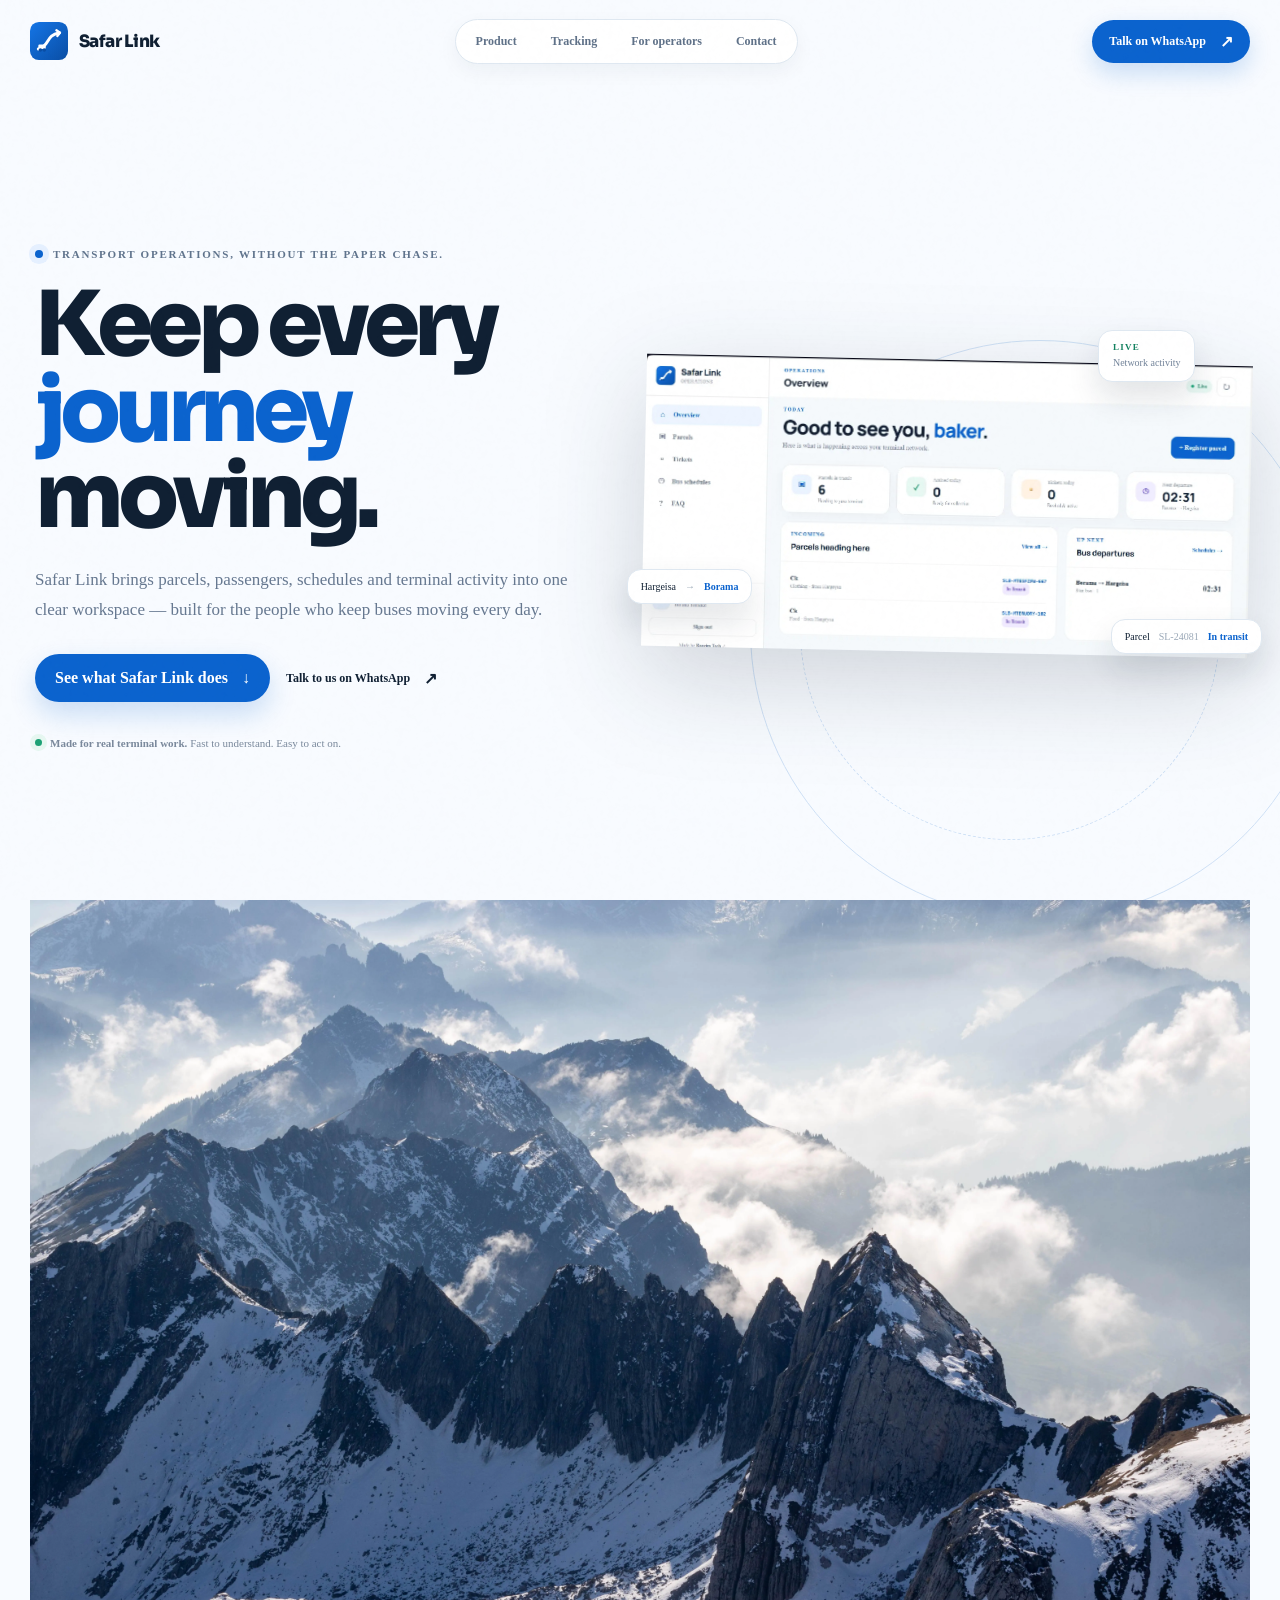
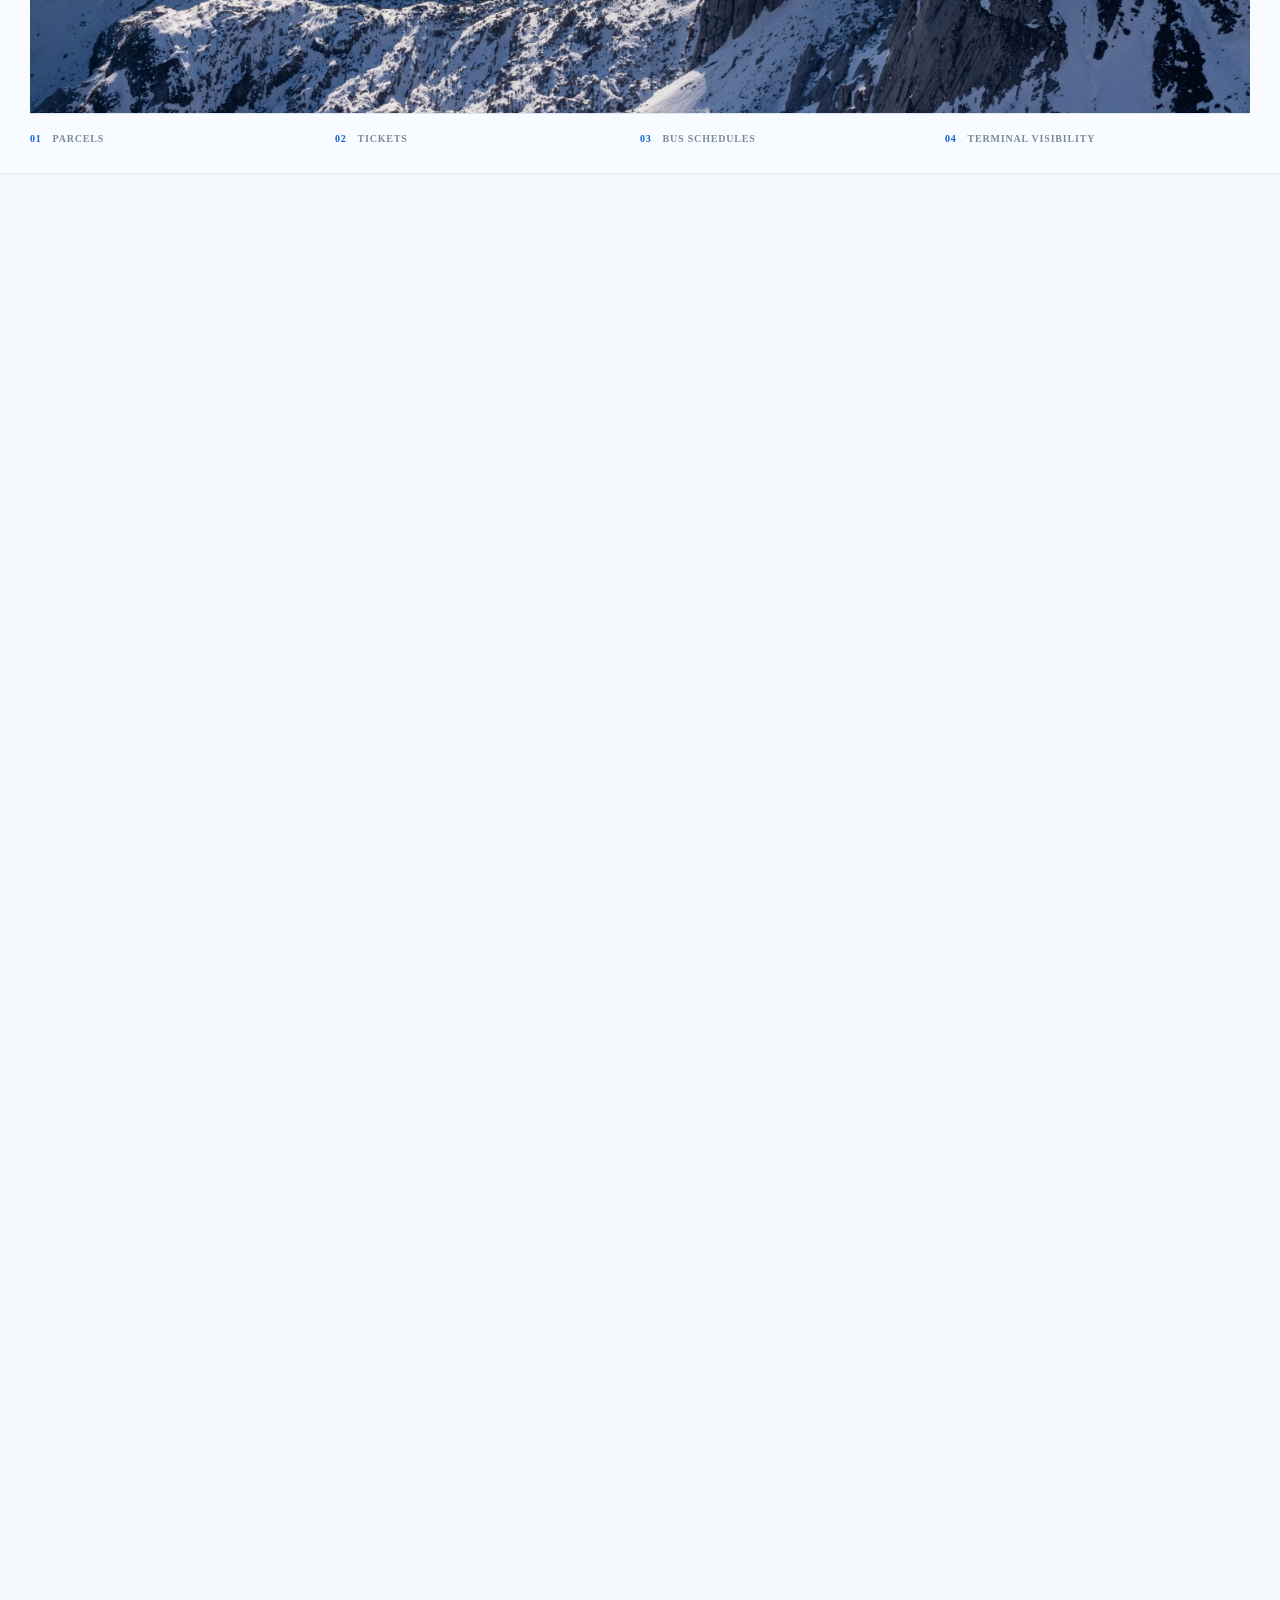
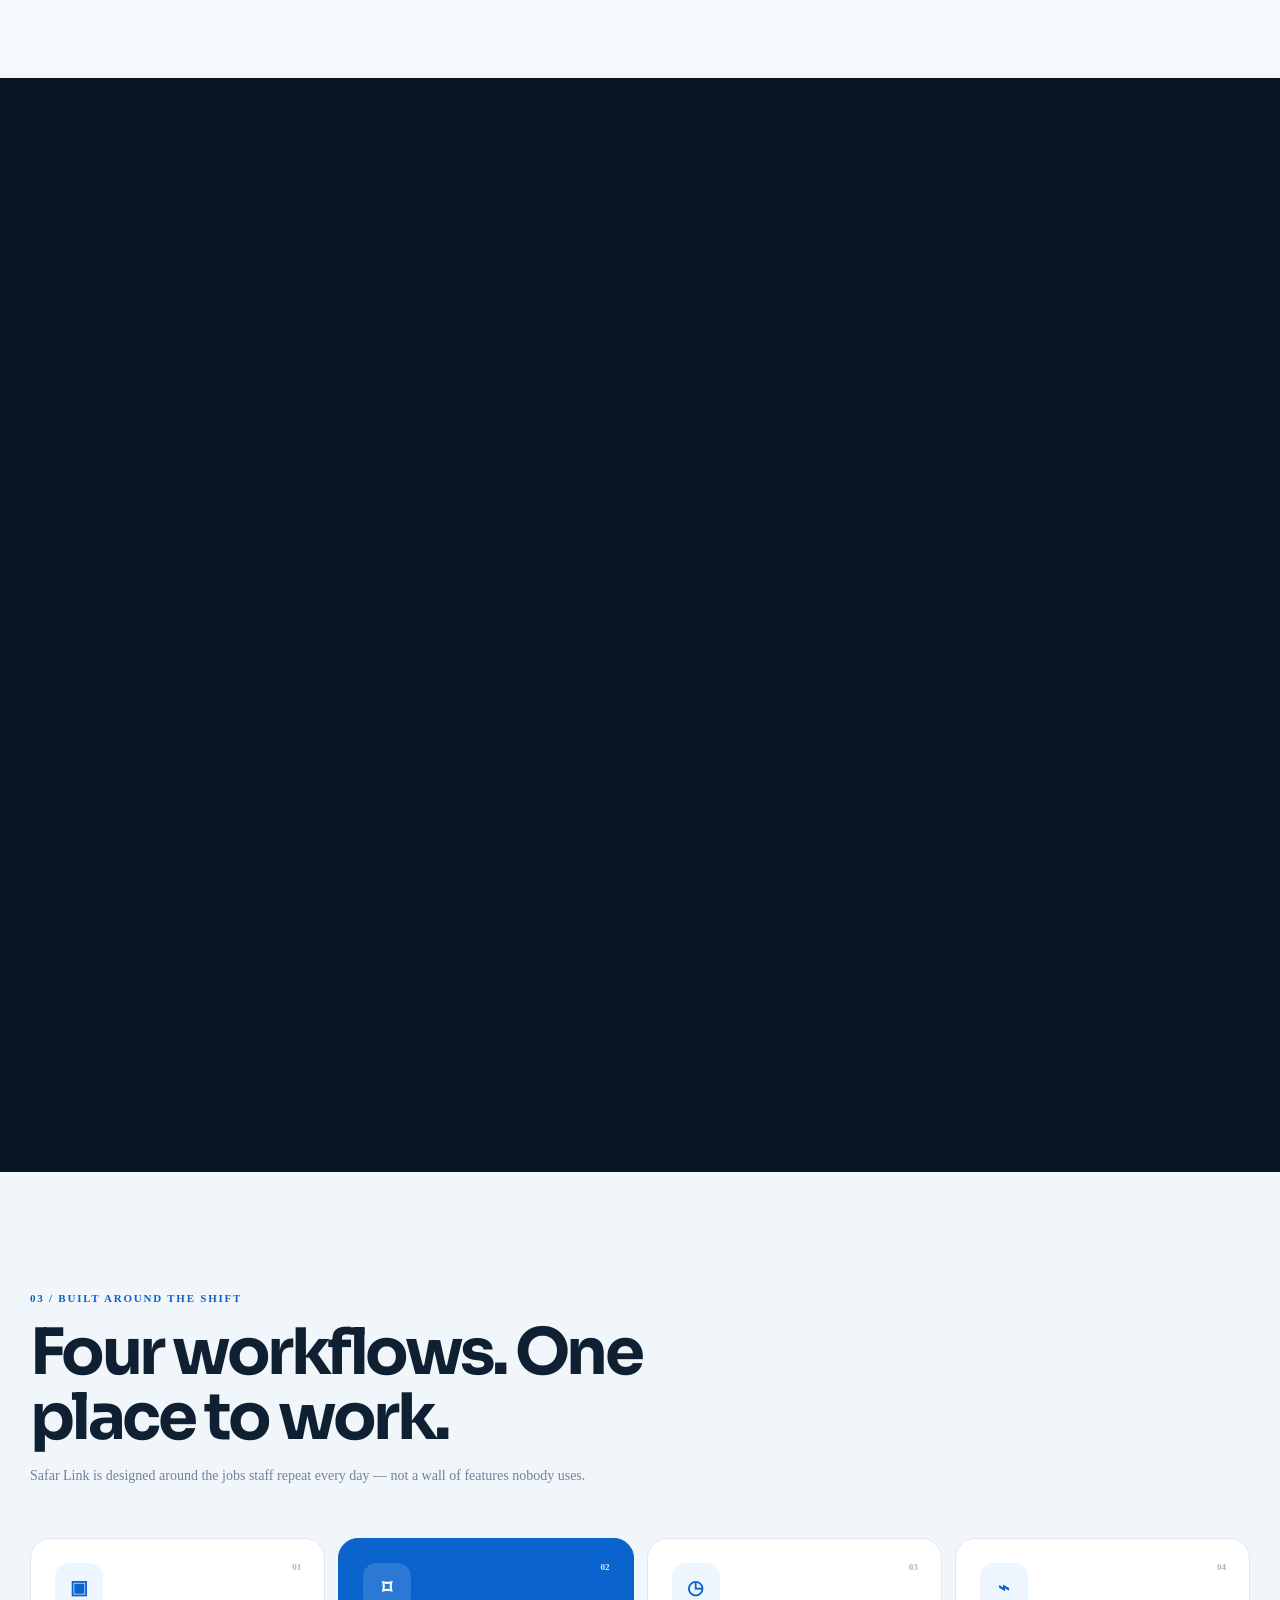
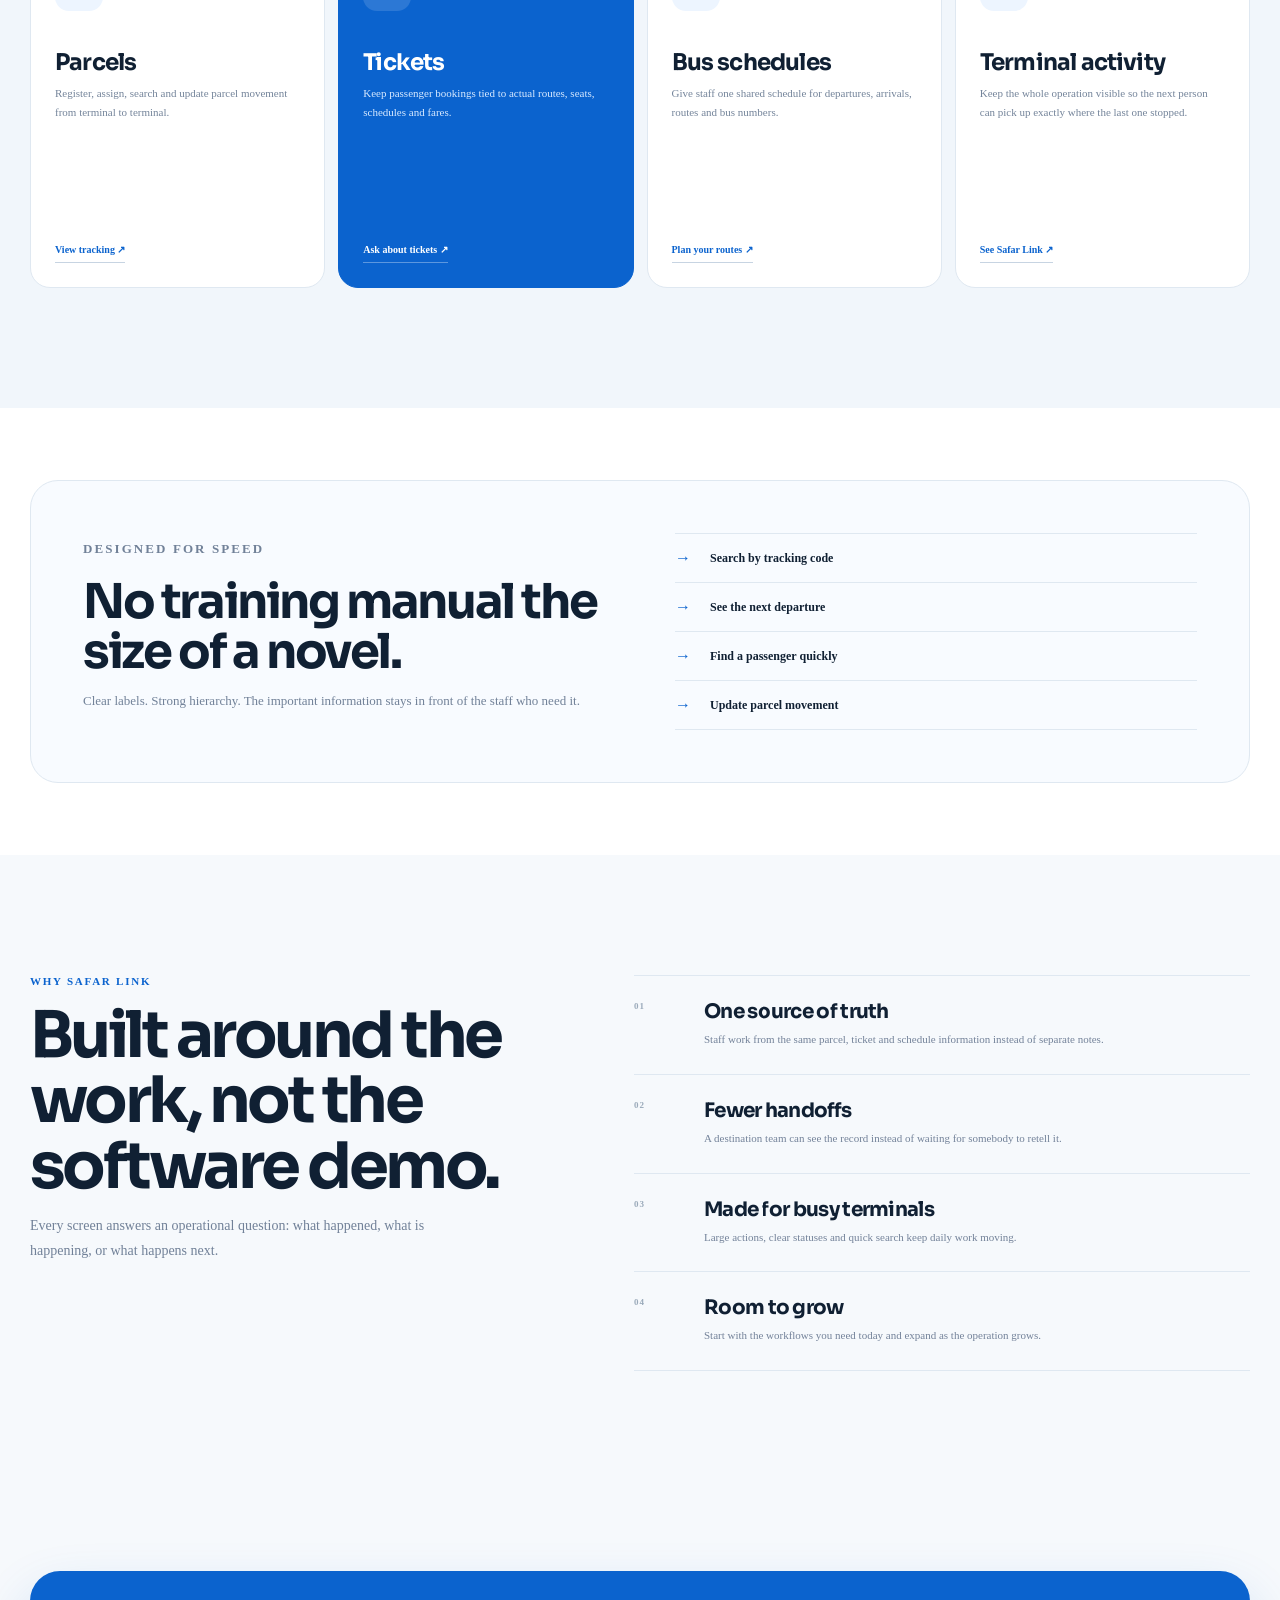
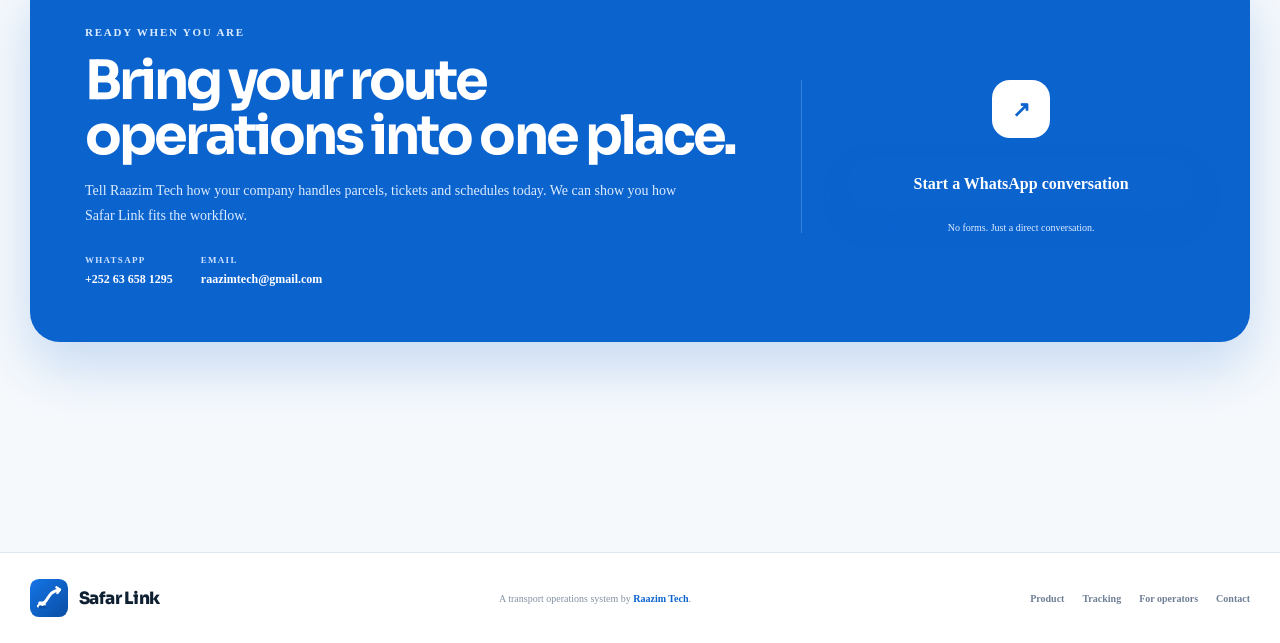
==== commit 2daceacf: "Restore right-side dashboard card and add hero.webp as main hero" ====
--- a/index.html
+++ b/index.html
@@ -1 +1 @@
-<!doctype html><html lang="en"><head><meta charset="utf-8"><meta name="viewport" content="width=device-width, initial-scale=1"><meta name="theme-color" content="#0b63ce"><meta name="description" content="Safar Link is a staff operations system for bus companies to manage parcels, passenger tickets, bus schedules and terminal movement in one place."><meta name="keywords" content="Safar Link, bus management system, parcel tracking Somaliland, transport management Somaliland, bus ticketing system, parcel management, terminal operations, Hargeisa bus system, Borama bus system, Raazim Tech"><meta name="author" content="Raazim Tech"><meta name="robots" content="index, follow, max-image-preview:large"><meta name="googlebot" content="index, follow"><link rel="canonical" href="https://raazimtech.github.io/Safar-link/"><link rel="icon" href="icon.svg" type="image/svg+xml"><link rel="preconnect" href="https://fonts.googleapis.com"><link rel="preconnect" href="https://fonts.gstatic.com" crossorigin><link href="https://fonts.googleapis.com/css2?family=Plus+Jakarta+Sans:wght@400;500;600;700;800&family=Sora:wght@400;500;600;700;800&display=swap" rel="stylesheet"><meta property="og:type" content="website"><meta property="og:site_name" content="Safar Link"><meta property="og:title" content="Safar Link — Keep Every Journey Moving"><meta property="og:description" content="One place for parcels, passenger tickets, bus schedules and terminal operations."><meta property="og:url" content="https://raazimtech.github.io/Safar-link/"><meta property="og:image" content="https://raazimtech.github.io/Safar-link/hero.webp"><meta property="og:image:alt" content="Safar Link product hero"><meta name="twitter:card" content="summary_large_image"><meta name="twitter:title" content="Safar Link — Keep Every Journey Moving"><meta name="twitter:description" content="Transport operations software for bus companies and terminals."><meta name="twitter:image" content="https://raazimtech.github.io/Safar-link/hero.webp"><title>Safar Link | Bus, Parcel &amp; Terminal Operations System</title><link rel="stylesheet" href="styles.css"><script type="application/ld+json">{"@context":"https://schema.org","@type":"SoftwareApplication","name":"Safar Link","applicationCategory":"BusinessApplication","operatingSystem":"Web","description":"A transport operations system for managing parcels, passenger tickets, bus schedules and terminal movement.","brand":{"@type":"Brand","name":"Safar Link"},"publisher":{"@type":"Organization","name":"Raazim Tech","email":"raazimtech@gmail.com","telephone":"+252636581295"},"offers":{"@type":"Offer","price":"30","priceCurrency":"USD","description":"Monthly Safar Link service"}}</script></head><body><div class="site-noise" aria-hidden="true"></div><header class="hero" id="home"><nav class="nav container" aria-label="Primary navigation"><a class="brand" href="#home" aria-label="Safar Link home"><img src="icon.svg" alt="Safar Link logo"><span>Safar Link</span></a><div class="nav-links"><a href="#product">Product</a><a href="#tracking">Tracking</a><a href="#operators">For operators</a><a href="#contact">Contact</a></div><a class="nav-cta" href="https://wa.me/252636581295?text=Hello%20Raazim%20Tech%2C%20I%27m%20interested%20in%20Safar%20Link." target="_blank" rel="noreferrer">Talk on WhatsApp <span>↗</span></a><button class="menu-btn" id="menuBtn" aria-label="Open menu" aria-expanded="false">☰</button><div class="mobile-nav" id="mobileNav"><a href="#product">Product</a><a href="#tracking">Tracking</a><a href="#operators">For operators</a><a href="#contact">Contact</a><a href="https://wa.me/252636581295?text=Hello%20Raazim%20Tech%2C%20I%27m%20interested%20in%20Safar%20Link." target="_blank" rel="noreferrer">WhatsApp ↗</a></div></nav><div class="hero-content container"><div class="hero-copy reveal"><p class="kicker"><span class="kicker-dot"></span>Transport operations, without the paper chase.</p><h1>Keep every <em>journey</em> moving.</h1><p class="hero-lead">Safar Link brings parcels, passengers, schedules and terminal activity into one clear workspace — built for the people who keep buses moving every day.</p><div class="hero-actions"><a class="button primary" href="#product">See what Safar Link does <span>↓</span></a><a class="button text-button" href="https://wa.me/252636581295?text=Hello%20Raazim%20Tech%2C%20I%27m%20interested%20in%20Safar%20Link." target="_blank" rel="noreferrer">Talk to us on WhatsApp <span>↗</span></a></div><div class="hero-note"><span class="pulse"></span><strong>Made for real terminal work.</strong> Fast to understand. Easy to act on.</div></div><div class="hero-visual reveal delay-2"><div class="visual-orbit orbit-a"></div><div class="visual-orbit orbit-b"></div><div class="visual-tag tag-top"><b>LIVE</b><span>Network activity</span></div><img src="hero.webp" alt="Safar Link product preview" loading="eager"><div class="route-chip route-one"><span>Hargeisa</span><i>→</i><b>Borama</b></div><div class="route-chip route-two"><span>Parcel</span><i>SL-24081</i><b>In transit</b></div></div></div><div class="hero-strip container reveal delay-3"><div><span>01</span> Parcels</div><div><span>02</span> Tickets</div><div><span>03</span> Bus schedules</div><div><span>04</span> Terminal visibility</div></div></header><main><section class="statement section" id="product"><div class="container split reveal"><div><p class="eyebrow">The problem</p><h2>When the route gets busy, <strong>the system should get clearer.</strong></h2></div><div class="statement-copy"><p>Transport teams juggle phone calls, handwritten notes, messages and separate lists. That makes the important stuff harder to see: what is on a bus, what has arrived, which passenger is booked, and what is leaving next.</p><p>Safar Link gives staff one shared operational view so the next action is obvious.</p><div class="mini-metric-row"><div><b>1</b><span>workspace</span></div><div><b>4</b><span>core workflows</span></div><div><b>∞</b><span>daily movement</span></div></div></div></div></section><section class="blue-band section-small reveal"><div class="container band-inner"><p>SAFAR LINK</p><h2>See the movement. Act on it.</h2><a href="#tracking">Explore parcel tracking <span>↓</span></a></div></section><section class="feature-stage section" id="tracking"><div class="container"><div class="section-head reveal"><div><p class="eyebrow">01 / Parcel tracking</p><h2>A tracking code your team can actually use.</h2></div><p>Register an item once. The receiving terminal can see its status, route and recipient details without chasing another message.</p></div><div class="feature-layout"><div class="feature-copy reveal"><div class="big-number">01</div><h3>From registration to collection.</h3><p>Give every parcel a clear identity. Staff can register the sender, recipient, destination, category, quantity and bus assignment, then follow the item through its movement.</p><div class="feature-points"><div><span>01</span><b>Unique tracking code</b><small>Easy to reference at any terminal.</small></div><div><span>02</span><b>Clear status trail</b><small>Registered, loaded, arrived, collected.</small></div><div><span>03</span><b>Recipient visibility</b><small>Know who the parcel is for and where it is headed.</small></div></div></div><div class="screen-frame reveal delay-1"><img src="public%20assets%20tracking.png.webp" alt="Safar Link parcel tracking screen" loading="lazy"><span class="frame-label">PARCEL / LIVE RECORD</span></div></div></div></section><section class="deep section"><div class="container"><div class="section-head light reveal"><div><p class="eyebrow">02 / One operational view</p><h2>Your whole terminal network, at a glance.</h2></div><p>Know what is happening before somebody has to call you and ask.</p></div><div class="screen-frame dark-frame reveal"><img src="public%20assets%20dashboard.png.webp" alt="Safar Link staff operations dashboard" loading="lazy"><span class="frame-label">OPERATIONS / OVERVIEW</span></div><div class="moving-rail reveal delay-1"><span>PARCELS</span><i>•</i><span>TICKETS</span><i>•</i><span>SCHEDULES</span><i>•</i><span>TERMINALS</span><i>•</i><span>PARCELS</span><i>•</i><span>TICKETS</span></div></div></section><section class="workflow section" id="operators"><div class="container"><div class="workflow-intro reveal"><p class="eyebrow">03 / Built around the shift</p><h2>Four workflows. One place to work.</h2><p>Safar Link is designed around the jobs staff repeat every day — not a wall of features nobody uses.</p></div><div class="workflow-grid"><article class="workflow-card reveal"><span class="card-index">01</span><div class="line-icon">▣</div><h3>Parcels</h3><p>Register, assign, search and update parcel movement from terminal to terminal.</p><a href="#tracking">View tracking <span>↗</span></a></article><article class="workflow-card featured reveal delay-1"><span class="card-index">02</span><div class="line-icon">⌑</div><h3>Tickets</h3><p>Keep passenger bookings tied to actual routes, seats, schedules and fares.</p><a href="#contact">Ask about tickets <span>↗</span></a></article><article class="workflow-card reveal delay-2"><span class="card-index">03</span><div class="line-icon">◷</div><h3>Bus schedules</h3><p>Give staff one shared schedule for departures, arrivals, routes and bus numbers.</p><a href="#contact">Plan your routes <span>↗</span></a></article><article class="workflow-card reveal delay-3"><span class="card-index">04</span><div class="line-icon">⌁</div><h3>Terminal activity</h3><p>Keep the whole operation visible so the next person can pick up exactly where the last one stopped.</p><a href="#contact">See Safar Link <span>↗</span></a></article></div></div></section><section class="showcase section-small reveal"><div class="container showcase-card"><div><p class="eyebrow">Designed for speed</p><h2>No training manual the size of a novel.</h2><p>Clear labels. Strong hierarchy. The important information stays in front of the staff who need it.</p></div><div class="showcase-list"><div><span>→</span><b>Search by tracking code</b></div><div><span>→</span><b>See the next departure</b></div><div><span>→</span><b>Find a passenger quickly</b></div><div><span>→</span><b>Update parcel movement</b></div></div></div></section><section class="proof section"><div class="container proof-grid"><div class="proof-lead reveal"><p class="eyebrow">Why Safar Link</p><h2>Built around the work, not the software demo.</h2><p>Every screen answers an operational question: what happened, what is happening, or what happens next.</p></div><div class="proof-stack"><article class="proof-item reveal delay-1"><span>01</span><div><h3>One source of truth</h3><p>Staff work from the same parcel, ticket and schedule information instead of separate notes.</p></div></article><article class="proof-item reveal delay-2"><span>02</span><div><h3>Fewer handoffs</h3><p>A destination team can see the record instead of waiting for somebody to retell it.</p></div></article><article class="proof-item reveal delay-3"><span>03</span><div><h3>Made for busy terminals</h3><p>Large actions, clear statuses and quick search keep daily work moving.</p></div></article><article class="proof-item reveal delay-4"><span>04</span><div><h3>Room to grow</h3><p>Start with the workflows you need today and expand as the operation grows.</p></div></article></div></div></section><section class="contact section" id="contact"><div class="container contact-card reveal"><div class="contact-copy"><p class="eyebrow">Ready when you are</p><h2>Bring your route operations into one place.</h2><p>Tell Raazim Tech how your company handles parcels, tickets and schedules today. We can show you how Safar Link fits the workflow.</p><div class="contact-meta"><a href="https://wa.me/252636581295?text=Hello%20Raazim%20Tech%2C%20I%27m%20interested%20in%20Safar%20Link." target="_blank" rel="noreferrer"><span>WhatsApp</span><b>+252 63 658 1295</b></a><a href="mailto:raazimtech@gmail.com"><span>Email</span><b>raazimtech@gmail.com</b></a></div></div><div class="contact-action"><div class="contact-symbol">↗</div><a class="button primary large" href="https://wa.me/252636581295?text=Hello%20Raazim%20Tech%2C%20I%27m%20interested%20in%20Safar%20Link." target="_blank" rel="noreferrer">Start a WhatsApp conversation</a><p>No forms. Just a direct conversation.</p></div></div></section></main><footer class="footer"><div class="container footer-inner"><a class="brand" href="#home"><img src="icon.svg" alt="Safar Link logo"><span>Safar Link</span></a><p>A transport operations system by <a href="https://raazimtech.github.io/Raazim-tech/" target="_blank" rel="noreferrer">Raazim Tech</a>.</p><div class="footer-links"><a href="#product">Product</a><a href="#tracking">Tracking</a><a href="#operators">For operators</a><a href="#contact">Contact</a></div></div></footer><script src="script.js"></script></body></html>+<!doctype html><html lang="en"><head><meta charset="utf-8"><meta name="viewport" content="width=device-width,initial-scale=1"><meta name="theme-color" content="#0b63ce"><meta name="description" content="Safar Link is a staff operations system for bus companies to manage parcels, passenger tickets, bus schedules and terminal movement in one place."><meta name="keywords" content="Safar Link,bus management system,parcel tracking Somaliland,transport management Somaliland,bus ticketing system,parcel management,terminal operations,Hargeisa bus system,Borama bus system,Raazim Tech"><meta name="author" content="Raazim Tech"><meta name="robots" content="index,follow,max-image-preview:large"><meta name="googlebot" content="index,follow"><link rel="canonical" href="https://raazimtech.github.io/Safar-link/"><link rel="icon" href="icon.svg" type="image/svg+xml"><link rel="preconnect" href="https://fonts.googleapis.com"><link rel="preconnect" href="https://fonts.gstatic.com" crossorigin><link href="https://fonts.googleapis.com/css2?family=Plus+Jakarta+Sans:wght@400;500;600;700;800&family=Sora:wght@400;500;600;700;800&display=swap" rel="stylesheet"><meta property="og:type" content="website"><meta property="og:site_name" content="Safar Link"><meta property="og:title" content="Safar Link — Keep Every Journey Moving"><meta property="og:description" content="One place for parcels, passenger tickets, bus schedules and terminal operations."><meta property="og:url" content="https://raazimtech.github.io/Safar-link/"><meta property="og:image" content="https://raazimtech.github.io/Safar-link/hero.webp"><meta property="og:image:alt" content="Safar Link product hero"><meta name="twitter:card" content="summary_large_image"><meta name="twitter:title" content="Safar Link — Keep Every Journey Moving"><meta name="twitter:description" content="Transport operations software for bus companies and terminals."><meta name="twitter:image" content="https://raazimtech.github.io/Safar-link/hero.webp"><title>Safar Link | Bus, Parcel &amp; Terminal Operations System</title><link rel="stylesheet" href="styles.css"><script type="application/ld+json">{"@context":"https://schema.org","@type":"SoftwareApplication","name":"Safar Link","applicationCategory":"BusinessApplication","operatingSystem":"Web","description":"A transport operations system for managing parcels, passenger tickets, bus schedules and terminal movement.","brand":{"@type":"Brand","name":"Safar Link"},"publisher":{"@type":"Organization","name":"Raazim Tech","email":"raazimtech@gmail.com","telephone":"+252636581295"},"offers":{"@type":"Offer","price":"30","priceCurrency":"USD","description":"Monthly Safar Link service"}}</script></head><body><div class="site-noise" aria-hidden="true"></div><header class="hero" id="home"><nav class="nav container" aria-label="Primary navigation"><a class="brand" href="#home" aria-label="Safar Link home"><img src="icon.svg" alt="Safar Link logo"><span>Safar Link</span></a><div class="nav-links"><a href="#product">Product</a><a href="#tracking">Tracking</a><a href="#operators">For operators</a><a href="#contact">Contact</a></div><a class="nav-cta" href="https://wa.me/252636581295?text=Hello%20Raazim%20Tech%2C%20I%27m%20interested%20in%20Safar%20Link." target="_blank" rel="noreferrer">Talk on WhatsApp <span>↗</span></a><button class="menu-btn" id="menuBtn" aria-label="Open menu" aria-expanded="false">☰</button><div class="mobile-nav" id="mobileNav"><a href="#product">Product</a><a href="#tracking">Tracking</a><a href="#operators">For operators</a><a href="#contact">Contact</a><a href="https://wa.me/252636581295?text=Hello%20Raazim%20Tech%2C%20I%27m%20interested%20in%20Safar%20Link." target="_blank" rel="noreferrer">WhatsApp ↗</a></div></nav><div class="hero-content container"><div class="hero-copy reveal"><p class="kicker"><span class="kicker-dot"></span>Transport operations, without the paper chase.</p><h1>Keep every <em>journey</em> moving.</h1><p class="hero-lead">Safar Link brings parcels, passengers, schedules and terminal activity into one clear workspace — built for the people who keep buses moving every day.</p><div class="hero-actions"><a class="button primary" href="#product">See what Safar Link does <span>↓</span></a><a class="button text-button" href="https://wa.me/252636581295?text=Hello%20Raazim%20Tech%2C%20I%27m%20interested%20in%20Safar%20Link." target="_blank" rel="noreferrer">Talk to us on WhatsApp <span>↗</span></a></div><div class="hero-note"><span class="pulse"></span><strong>Made for real terminal work.</strong> Fast to understand. Easy to act on.</div></div><div class="hero-visual reveal delay-2"><div class="visual-orbit orbit-a"></div><div class="visual-orbit orbit-b"></div><div class="visual-tag tag-top"><b>LIVE</b><span>Network activity</span></div><div class="mini-screen-card"><img src="public%20assets%20dashboard.png.webp" alt="Safar Link product preview" loading="eager"><span class="mini-screen-gloss"></span></div><div class="route-chip route-one"><span>Hargeisa</span><i>→</i><b>Borama</b></div><div class="route-chip route-two"><span>Parcel</span><i>SL-24081</i><b>In transit</b></div></div></div><div class="hero-main-image container reveal delay-1"><img src="hero.webp" alt="Safar Link main product hero" loading="eager"></div><div class="hero-strip container reveal delay-3"><div><span>01</span> Parcels</div><div><span>02</span> Tickets</div><div><span>03</span> Bus schedules</div><div><span>04</span> Terminal visibility</div></div></header><main><section class="statement section" id="product"><div class="container split reveal"><div><p class="eyebrow">The problem</p><h2>When the route gets busy, <strong>the system should get clearer.</strong></h2></div><div class="statement-copy"><p>Transport teams juggle phone calls, handwritten notes, messages and separate lists. That makes the important stuff harder to see: what is on a bus, what has arrived, which passenger is booked, and what is leaving next.</p><p>Safar Link gives staff one shared operational view so the next action is obvious.</p><div class="mini-metric-row"><div><b>1</b><span>workspace</span></div><div><b>4</b><span>core workflows</span></div><div><b>∞</b><span>daily movement</span></div></div></div></div></section><section class="blue-band section-small reveal"><div class="container band-inner"><p>SAFAR LINK</p><h2>See the movement. Act on it.</h2><a href="#tracking">Explore parcel tracking <span>↓</span></a></div></section><section class="feature-stage section" id="tracking"><div class="container"><div class="section-head reveal"><div><p class="eyebrow">01 / Parcel tracking</p><h2>A tracking code your team can actually use.</h2></div><p>Register an item once. The receiving terminal can see its status, route and recipient details without chasing another message.</p></div><div class="feature-layout"><div class="feature-copy reveal"><div class="big-number">01</div><h3>From registration to collection.</h3><p>Give every parcel a clear identity. Staff can register the sender, recipient, destination, category, quantity and bus assignment, then follow the item through its movement.</p><div class="feature-points"><div><span>01</span><b>Unique tracking code</b><small>Easy to reference at any terminal.</small></div><div><span>02</span><b>Clear status trail</b><small>Registered, loaded, arrived, collected.</small></div><div><span>03</span><b>Recipient visibility</b><small>Know who the parcel is for and where it is headed.</small></div></div></div><div class="screen-frame reveal delay-1"><img src="public%20assets%20tracking.png.webp" alt="Safar Link parcel tracking screen" loading="lazy"><span class="frame-label">PARCEL / LIVE RECORD</span></div></div></div></section><section class="deep section"><div class="container"><div class="section-head light reveal"><div><p class="eyebrow">02 / One operational view</p><h2>Your whole terminal network, at a glance.</h2></div><p>Know what is happening before somebody has to call you and ask.</p></div><div class="screen-frame dark-frame reveal"><img src="public%20assets%20dashboard.png.webp" alt="Safar Link staff operations dashboard" loading="lazy"><span class="frame-label">OPERATIONS / OVERVIEW</span></div><div class="moving-rail reveal delay-1"><span>PARCELS</span><i>•</i><span>TICKETS</span><i>•</i><span>SCHEDULES</span><i>•</i><span>TERMINALS</span><i>•</i><span>PARCELS</span><i>•</i><span>TICKETS</span></div></div></section><section class="workflow section" id="operators"><div class="container"><div class="workflow-intro reveal"><p class="eyebrow">03 / Built around the shift</p><h2>Four workflows. One place to work.</h2><p>Safar Link is designed around the jobs staff repeat every day — not a wall of features nobody uses.</p></div><div class="workflow-grid"><article class="workflow-card reveal"><span class="card-index">01</span><div class="line-icon">▣</div><h3>Parcels</h3><p>Register, assign, search and update parcel movement from terminal to terminal.</p><a href="#tracking">View tracking <span>↗</span></a></article><article class="workflow-card featured reveal delay-1"><span class="card-index">02</span><div class="line-icon">⌑</div><h3>Tickets</h3><p>Keep passenger bookings tied to actual routes, seats, schedules and fares.</p><a href="#contact">Ask about tickets <span>↗</span></a></article><article class="workflow-card reveal delay-2"><span class="card-index">03</span><div class="line-icon">◷</div><h3>Bus schedules</h3><p>Give staff one shared schedule for departures, arrivals, routes and bus numbers.</p><a href="#contact">Plan your routes <span>↗</span></a></article><article class="workflow-card reveal delay-3"><span class="card-index">04</span><div class="line-icon">⌁</div><h3>Terminal activity</h3><p>Keep the whole operation visible so the next person can pick up exactly where the last one stopped.</p><a href="#contact">See Safar Link <span>↗</span></a></article></div></div></section><section class="showcase section-small reveal"><div class="container showcase-card"><div><p class="eyebrow">Designed for speed</p><h2>No training manual the size of a novel.</h2><p>Clear labels. Strong hierarchy. The important information stays in front of the staff who need it.</p></div><div class="showcase-list"><div><span>→</span><b>Search by tracking code</b></div><div><span>→</span><b>See the next departure</b></div><div><span>→</span><b>Find a passenger quickly</b></div><div><span>→</span><b>Update parcel movement</b></div></div></div></section><section class="proof section"><div class="container proof-grid"><div class="proof-lead reveal"><p class="eyebrow">Why Safar Link</p><h2>Built around the work, not the software demo.</h2><p>Every screen answers an operational question: what happened, what is happening, or what happens next.</p></div><div class="proof-stack"><article class="proof-item reveal delay-1"><span>01</span><div><h3>One source of truth</h3><p>Staff work from the same parcel, ticket and schedule information instead of separate notes.</p></div></article><article class="proof-item reveal delay-2"><span>02</span><div><h3>Fewer handoffs</h3><p>A destination team can see the record instead of waiting for somebody to retell it.</p></div></article><article class="proof-item reveal delay-3"><span>03</span><div><h3>Made for busy terminals</h3><p>Large actions, clear statuses and quick search keep daily work moving.</p></div></article><article class="proof-item reveal delay-4"><span>04</span><div><h3>Room to grow</h3><p>Start with the workflows you need today and expand as the operation grows.</p></div></article></div></div></section><section class="contact section" id="contact"><div class="container contact-card reveal"><div class="contact-copy"><p class="eyebrow">Ready when you are</p><h2>Bring your route operations into one place.</h2><p>Tell Raazim Tech how your company handles parcels, tickets and schedules today. We can show you how Safar Link fits the workflow.</p><div class="contact-meta"><a href="https://wa.me/252636581295?text=Hello%20Raazim%20Tech%2C%20I%27m%20interested%20in%20Safar%20Link." target="_blank" rel="noreferrer"><span>WhatsApp</span><b>+252 63 658 1295</b></a><a href="mailto:raazimtech@gmail.com"><span>Email</span><b>raazimtech@gmail.com</b></a></div></div><div class="contact-action"><div class="contact-symbol">↗</div><a class="button primary large" href="https://wa.me/252636581295?text=Hello%20Raazim%20Tech%2C%20I%27m%20interested%20in%20Safar%20Link." target="_blank" rel="noreferrer">Start a WhatsApp conversation</a><p>No forms. Just a direct conversation.</p></div></div></section></main><footer class="footer"><div class="container footer-inner"><a class="brand" href="#home"><img src="icon.svg" alt="Safar Link logo"><span>Safar Link</span></a><p>A transport operations system by <a href="https://raazimtech.github.io/Raazim-tech/" target="_blank" rel="noreferrer">Raazim Tech</a>.</p><div class="footer-links"><a href="#product">Product</a><a href="#tracking">Tracking</a><a href="#operators">For operators</a><a href="#contact">Contact</a></div></div></footer><script src="script.js"></script></body></html>
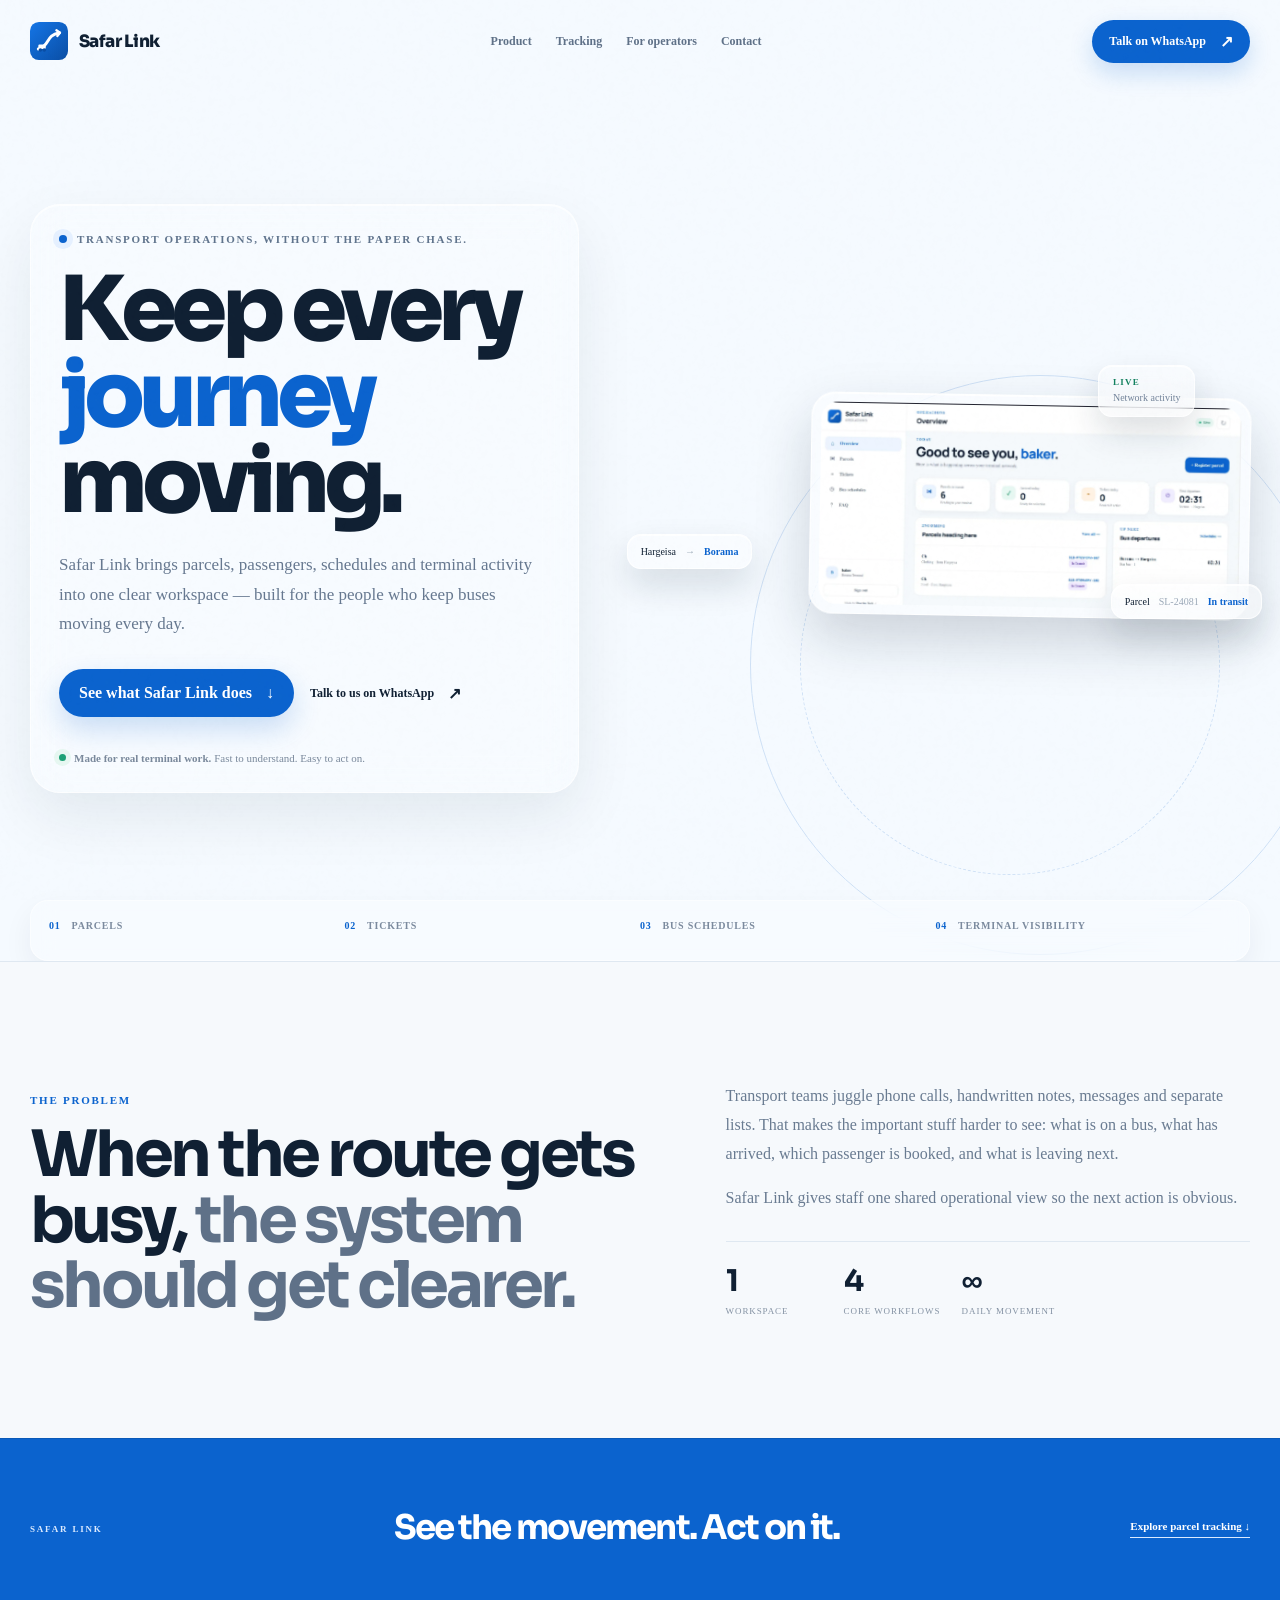
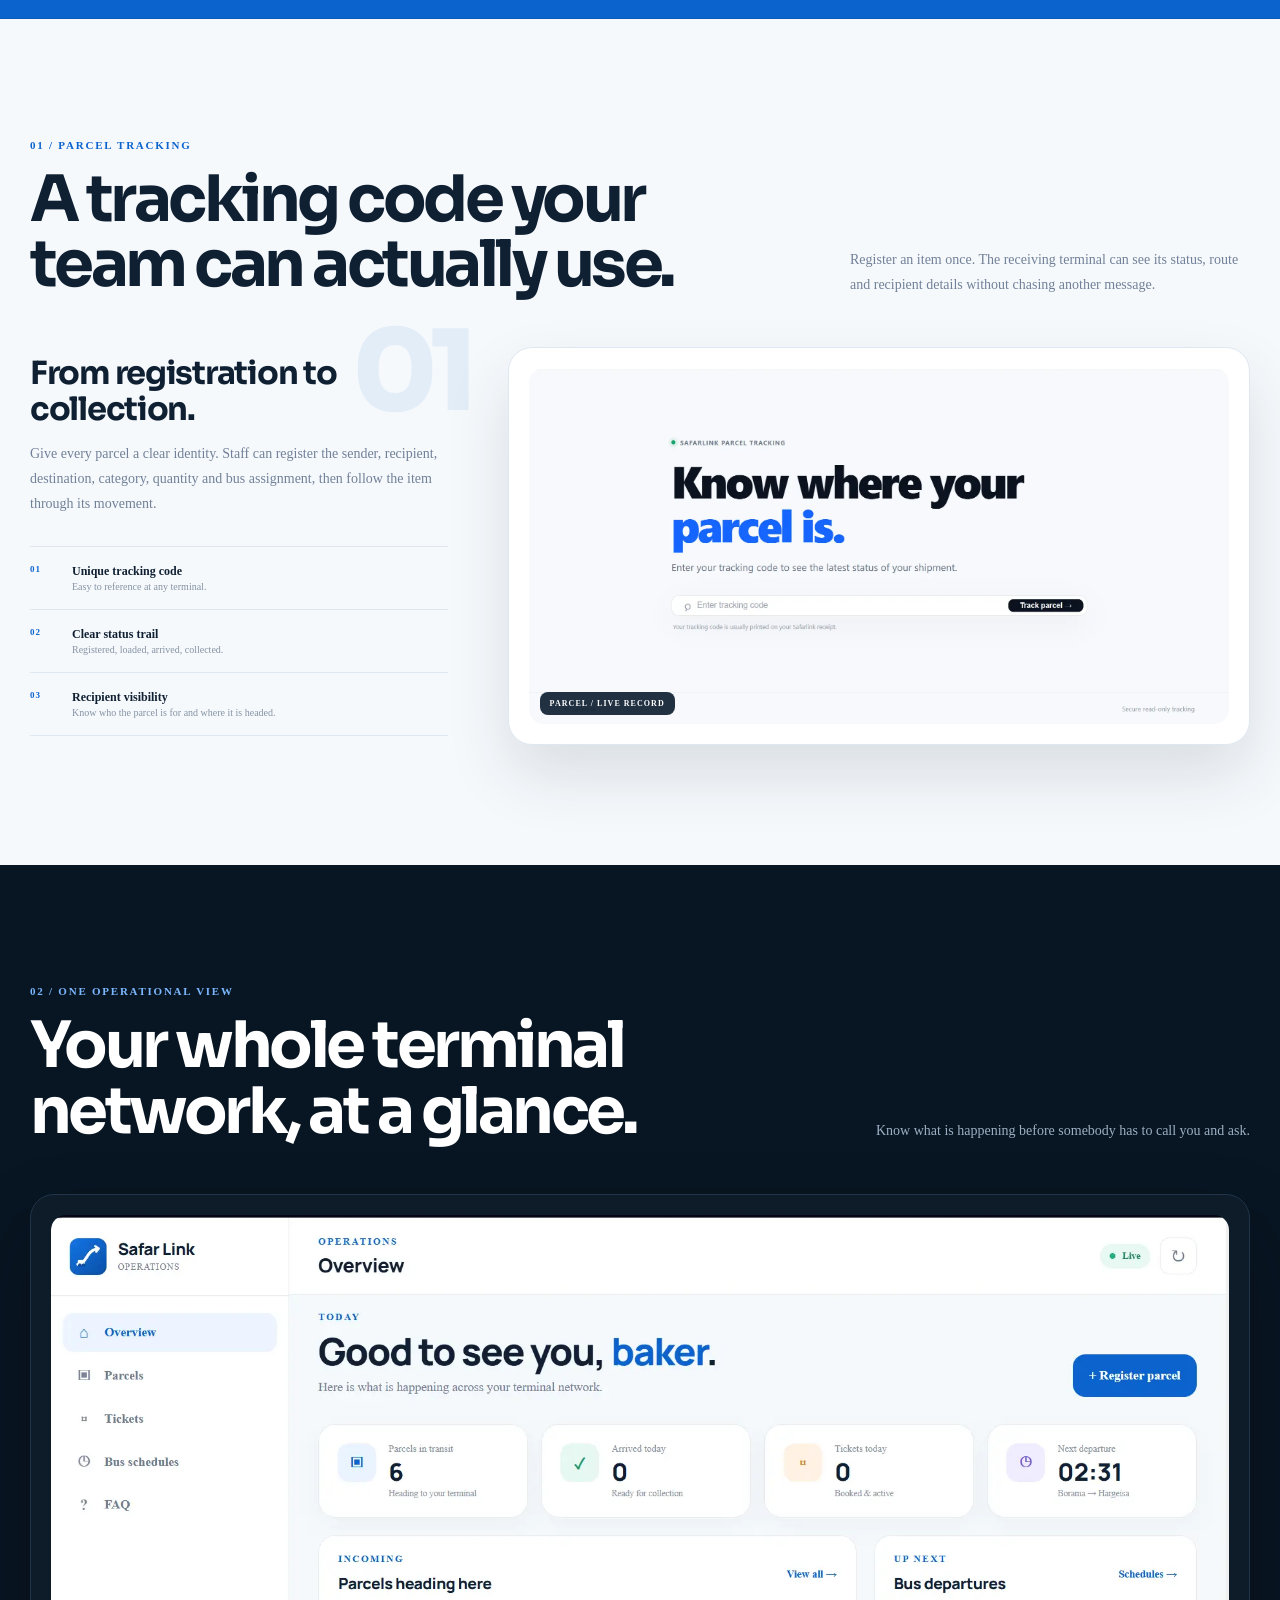
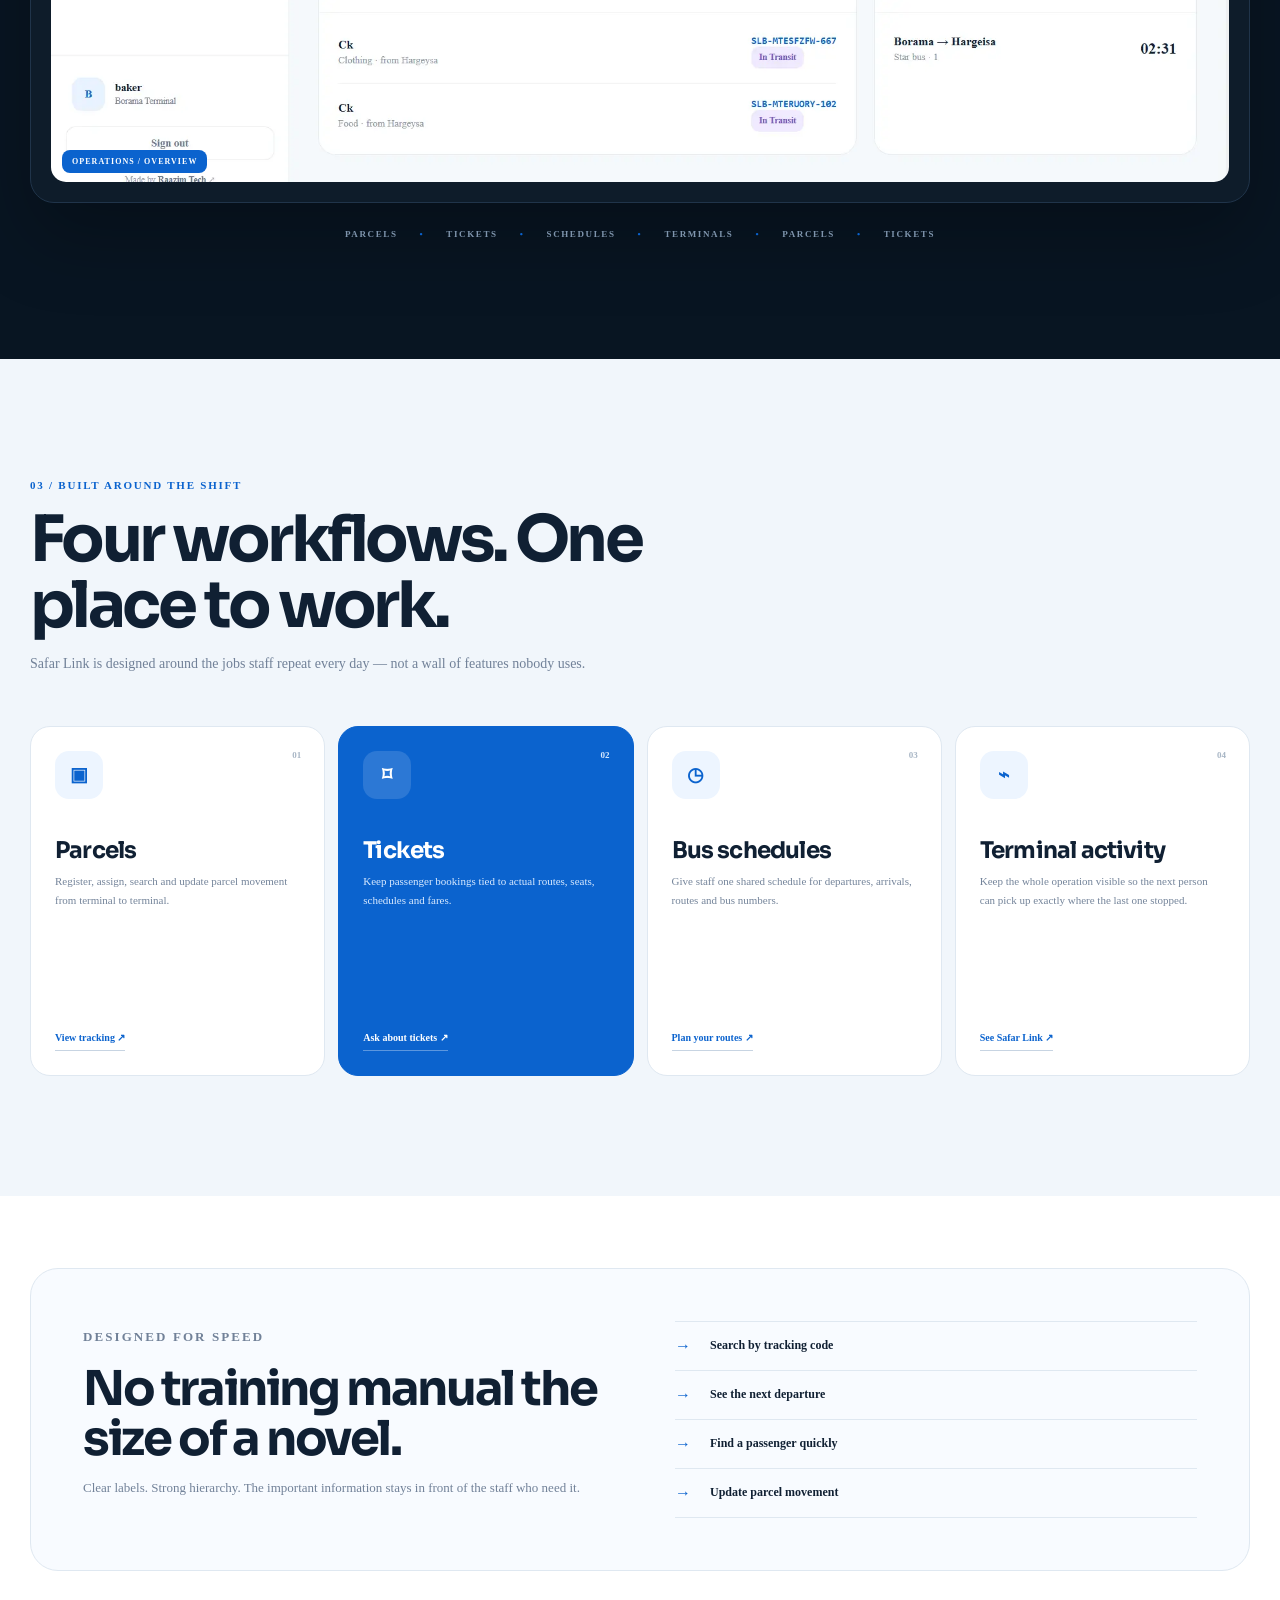
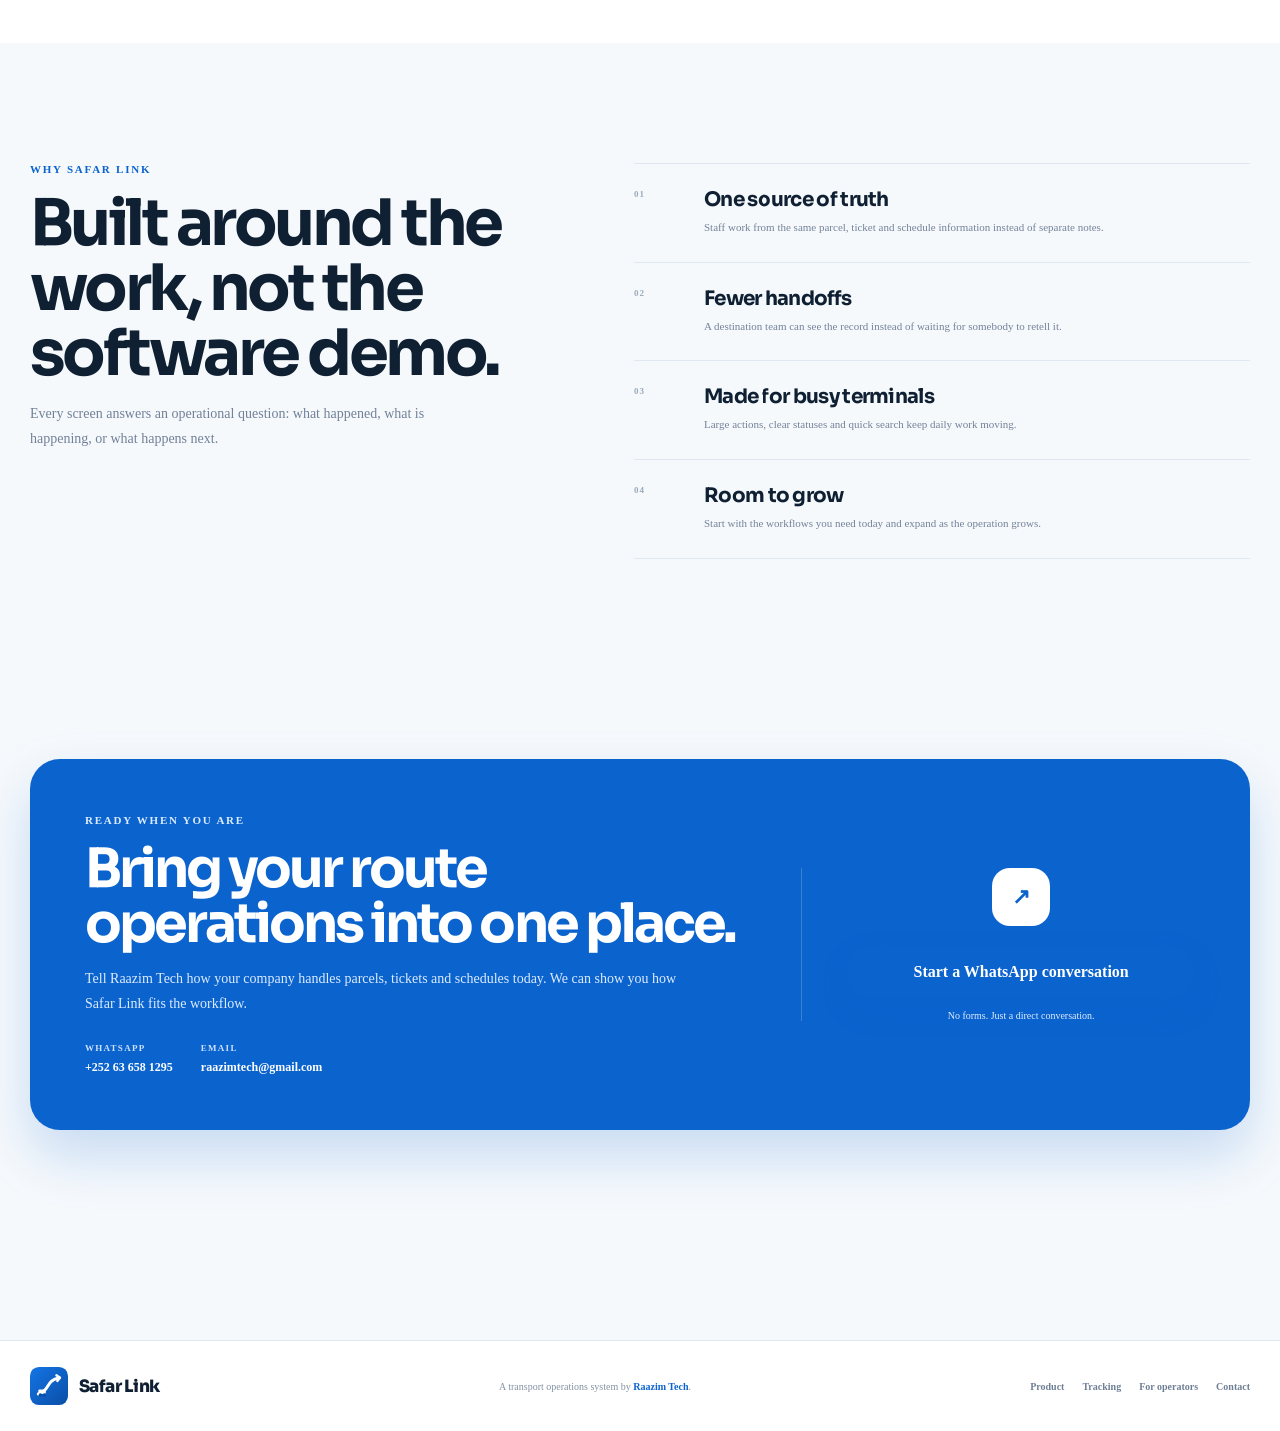
==== commit 78ff0fe8: "Remove hero.webp from page" ====
--- a/index.html
+++ b/index.html
@@ -1 +1 @@
-<!doctype html><html lang="en"><head><meta charset="utf-8"><meta name="viewport" content="width=device-width,initial-scale=1"><meta name="theme-color" content="#0b63ce"><meta name="description" content="Safar Link is a staff operations system for bus companies to manage parcels, passenger tickets, bus schedules and terminal movement in one place."><meta name="keywords" content="Safar Link,bus management system,parcel tracking Somaliland,transport management Somaliland,bus ticketing system,parcel management,terminal operations,Hargeisa bus system,Borama bus system,Raazim Tech"><meta name="author" content="Raazim Tech"><meta name="robots" content="index,follow,max-image-preview:large"><meta name="googlebot" content="index,follow"><link rel="canonical" href="https://raazimtech.github.io/Safar-link/"><link rel="icon" href="icon.svg" type="image/svg+xml"><link rel="preconnect" href="https://fonts.googleapis.com"><link rel="preconnect" href="https://fonts.gstatic.com" crossorigin><link href="https://fonts.googleapis.com/css2?family=Plus+Jakarta+Sans:wght@400;500;600;700;800&family=Sora:wght@400;500;600;700;800&display=swap" rel="stylesheet"><meta property="og:type" content="website"><meta property="og:site_name" content="Safar Link"><meta property="og:title" content="Safar Link — Keep Every Journey Moving"><meta property="og:description" content="One place for parcels, passenger tickets, bus schedules and terminal operations."><meta property="og:url" content="https://raazimtech.github.io/Safar-link/"><meta property="og:image" content="https://raazimtech.github.io/Safar-link/hero.webp"><meta property="og:image:alt" content="Safar Link product hero"><meta name="twitter:card" content="summary_large_image"><meta name="twitter:title" content="Safar Link — Keep Every Journey Moving"><meta name="twitter:description" content="Transport operations software for bus companies and terminals."><meta name="twitter:image" content="https://raazimtech.github.io/Safar-link/hero.webp"><title>Safar Link | Bus, Parcel &amp; Terminal Operations System</title><link rel="stylesheet" href="styles.css"><script type="application/ld+json">{"@context":"https://schema.org","@type":"SoftwareApplication","name":"Safar Link","applicationCategory":"BusinessApplication","operatingSystem":"Web","description":"A transport operations system for managing parcels, passenger tickets, bus schedules and terminal movement.","brand":{"@type":"Brand","name":"Safar Link"},"publisher":{"@type":"Organization","name":"Raazim Tech","email":"raazimtech@gmail.com","telephone":"+252636581295"},"offers":{"@type":"Offer","price":"30","priceCurrency":"USD","description":"Monthly Safar Link service"}}</script></head><body><div class="site-noise" aria-hidden="true"></div><header class="hero" id="home"><nav class="nav container" aria-label="Primary navigation"><a class="brand" href="#home" aria-label="Safar Link home"><img src="icon.svg" alt="Safar Link logo"><span>Safar Link</span></a><div class="nav-links"><a href="#product">Product</a><a href="#tracking">Tracking</a><a href="#operators">For operators</a><a href="#contact">Contact</a></div><a class="nav-cta" href="https://wa.me/252636581295?text=Hello%20Raazim%20Tech%2C%20I%27m%20interested%20in%20Safar%20Link." target="_blank" rel="noreferrer">Talk on WhatsApp <span>↗</span></a><button class="menu-btn" id="menuBtn" aria-label="Open menu" aria-expanded="false">☰</button><div class="mobile-nav" id="mobileNav"><a href="#product">Product</a><a href="#tracking">Tracking</a><a href="#operators">For operators</a><a href="#contact">Contact</a><a href="https://wa.me/252636581295?text=Hello%20Raazim%20Tech%2C%20I%27m%20interested%20in%20Safar%20Link." target="_blank" rel="noreferrer">WhatsApp ↗</a></div></nav><div class="hero-content container"><div class="hero-copy reveal"><p class="kicker"><span class="kicker-dot"></span>Transport operations, without the paper chase.</p><h1>Keep every <em>journey</em> moving.</h1><p class="hero-lead">Safar Link brings parcels, passengers, schedules and terminal activity into one clear workspace — built for the people who keep buses moving every day.</p><div class="hero-actions"><a class="button primary" href="#product">See what Safar Link does <span>↓</span></a><a class="button text-button" href="https://wa.me/252636581295?text=Hello%20Raazim%20Tech%2C%20I%27m%20interested%20in%20Safar%20Link." target="_blank" rel="noreferrer">Talk to us on WhatsApp <span>↗</span></a></div><div class="hero-note"><span class="pulse"></span><strong>Made for real terminal work.</strong> Fast to understand. Easy to act on.</div></div><div class="hero-visual reveal delay-2"><div class="visual-orbit orbit-a"></div><div class="visual-orbit orbit-b"></div><div class="visual-tag tag-top"><b>LIVE</b><span>Network activity</span></div><div class="mini-screen-card"><img src="public%20assets%20dashboard.png.webp" alt="Safar Link product preview" loading="eager"><span class="mini-screen-gloss"></span></div><div class="route-chip route-one"><span>Hargeisa</span><i>→</i><b>Borama</b></div><div class="route-chip route-two"><span>Parcel</span><i>SL-24081</i><b>In transit</b></div></div></div><div class="hero-main-image container reveal delay-1"><img src="hero.webp" alt="Safar Link main product hero" loading="eager"></div><div class="hero-strip container reveal delay-3"><div><span>01</span> Parcels</div><div><span>02</span> Tickets</div><div><span>03</span> Bus schedules</div><div><span>04</span> Terminal visibility</div></div></header><main><section class="statement section" id="product"><div class="container split reveal"><div><p class="eyebrow">The problem</p><h2>When the route gets busy, <strong>the system should get clearer.</strong></h2></div><div class="statement-copy"><p>Transport teams juggle phone calls, handwritten notes, messages and separate lists. That makes the important stuff harder to see: what is on a bus, what has arrived, which passenger is booked, and what is leaving next.</p><p>Safar Link gives staff one shared operational view so the next action is obvious.</p><div class="mini-metric-row"><div><b>1</b><span>workspace</span></div><div><b>4</b><span>core workflows</span></div><div><b>∞</b><span>daily movement</span></div></div></div></div></section><section class="blue-band section-small reveal"><div class="container band-inner"><p>SAFAR LINK</p><h2>See the movement. Act on it.</h2><a href="#tracking">Explore parcel tracking <span>↓</span></a></div></section><section class="feature-stage section" id="tracking"><div class="container"><div class="section-head reveal"><div><p class="eyebrow">01 / Parcel tracking</p><h2>A tracking code your team can actually use.</h2></div><p>Register an item once. The receiving terminal can see its status, route and recipient details without chasing another message.</p></div><div class="feature-layout"><div class="feature-copy reveal"><div class="big-number">01</div><h3>From registration to collection.</h3><p>Give every parcel a clear identity. Staff can register the sender, recipient, destination, category, quantity and bus assignment, then follow the item through its movement.</p><div class="feature-points"><div><span>01</span><b>Unique tracking code</b><small>Easy to reference at any terminal.</small></div><div><span>02</span><b>Clear status trail</b><small>Registered, loaded, arrived, collected.</small></div><div><span>03</span><b>Recipient visibility</b><small>Know who the parcel is for and where it is headed.</small></div></div></div><div class="screen-frame reveal delay-1"><img src="public%20assets%20tracking.png.webp" alt="Safar Link parcel tracking screen" loading="lazy"><span class="frame-label">PARCEL / LIVE RECORD</span></div></div></div></section><section class="deep section"><div class="container"><div class="section-head light reveal"><div><p class="eyebrow">02 / One operational view</p><h2>Your whole terminal network, at a glance.</h2></div><p>Know what is happening before somebody has to call you and ask.</p></div><div class="screen-frame dark-frame reveal"><img src="public%20assets%20dashboard.png.webp" alt="Safar Link staff operations dashboard" loading="lazy"><span class="frame-label">OPERATIONS / OVERVIEW</span></div><div class="moving-rail reveal delay-1"><span>PARCELS</span><i>•</i><span>TICKETS</span><i>•</i><span>SCHEDULES</span><i>•</i><span>TERMINALS</span><i>•</i><span>PARCELS</span><i>•</i><span>TICKETS</span></div></div></section><section class="workflow section" id="operators"><div class="container"><div class="workflow-intro reveal"><p class="eyebrow">03 / Built around the shift</p><h2>Four workflows. One place to work.</h2><p>Safar Link is designed around the jobs staff repeat every day — not a wall of features nobody uses.</p></div><div class="workflow-grid"><article class="workflow-card reveal"><span class="card-index">01</span><div class="line-icon">▣</div><h3>Parcels</h3><p>Register, assign, search and update parcel movement from terminal to terminal.</p><a href="#tracking">View tracking <span>↗</span></a></article><article class="workflow-card featured reveal delay-1"><span class="card-index">02</span><div class="line-icon">⌑</div><h3>Tickets</h3><p>Keep passenger bookings tied to actual routes, seats, schedules and fares.</p><a href="#contact">Ask about tickets <span>↗</span></a></article><article class="workflow-card reveal delay-2"><span class="card-index">03</span><div class="line-icon">◷</div><h3>Bus schedules</h3><p>Give staff one shared schedule for departures, arrivals, routes and bus numbers.</p><a href="#contact">Plan your routes <span>↗</span></a></article><article class="workflow-card reveal delay-3"><span class="card-index">04</span><div class="line-icon">⌁</div><h3>Terminal activity</h3><p>Keep the whole operation visible so the next person can pick up exactly where the last one stopped.</p><a href="#contact">See Safar Link <span>↗</span></a></article></div></div></section><section class="showcase section-small reveal"><div class="container showcase-card"><div><p class="eyebrow">Designed for speed</p><h2>No training manual the size of a novel.</h2><p>Clear labels. Strong hierarchy. The important information stays in front of the staff who need it.</p></div><div class="showcase-list"><div><span>→</span><b>Search by tracking code</b></div><div><span>→</span><b>See the next departure</b></div><div><span>→</span><b>Find a passenger quickly</b></div><div><span>→</span><b>Update parcel movement</b></div></div></div></section><section class="proof section"><div class="container proof-grid"><div class="proof-lead reveal"><p class="eyebrow">Why Safar Link</p><h2>Built around the work, not the software demo.</h2><p>Every screen answers an operational question: what happened, what is happening, or what happens next.</p></div><div class="proof-stack"><article class="proof-item reveal delay-1"><span>01</span><div><h3>One source of truth</h3><p>Staff work from the same parcel, ticket and schedule information instead of separate notes.</p></div></article><article class="proof-item reveal delay-2"><span>02</span><div><h3>Fewer handoffs</h3><p>A destination team can see the record instead of waiting for somebody to retell it.</p></div></article><article class="proof-item reveal delay-3"><span>03</span><div><h3>Made for busy terminals</h3><p>Large actions, clear statuses and quick search keep daily work moving.</p></div></article><article class="proof-item reveal delay-4"><span>04</span><div><h3>Room to grow</h3><p>Start with the workflows you need today and expand as the operation grows.</p></div></article></div></div></section><section class="contact section" id="contact"><div class="container contact-card reveal"><div class="contact-copy"><p class="eyebrow">Ready when you are</p><h2>Bring your route operations into one place.</h2><p>Tell Raazim Tech how your company handles parcels, tickets and schedules today. We can show you how Safar Link fits the workflow.</p><div class="contact-meta"><a href="https://wa.me/252636581295?text=Hello%20Raazim%20Tech%2C%20I%27m%20interested%20in%20Safar%20Link." target="_blank" rel="noreferrer"><span>WhatsApp</span><b>+252 63 658 1295</b></a><a href="mailto:raazimtech@gmail.com"><span>Email</span><b>raazimtech@gmail.com</b></a></div></div><div class="contact-action"><div class="contact-symbol">↗</div><a class="button primary large" href="https://wa.me/252636581295?text=Hello%20Raazim%20Tech%2C%20I%27m%20interested%20in%20Safar%20Link." target="_blank" rel="noreferrer">Start a WhatsApp conversation</a><p>No forms. Just a direct conversation.</p></div></div></section></main><footer class="footer"><div class="container footer-inner"><a class="brand" href="#home"><img src="icon.svg" alt="Safar Link logo"><span>Safar Link</span></a><p>A transport operations system by <a href="https://raazimtech.github.io/Raazim-tech/" target="_blank" rel="noreferrer">Raazim Tech</a>.</p><div class="footer-links"><a href="#product">Product</a><a href="#tracking">Tracking</a><a href="#operators">For operators</a><a href="#contact">Contact</a></div></div></footer><script src="script.js"></script></body></html>+<!doctype html><html lang="en"><head><meta charset="utf-8"><meta name="viewport" content="width=device-width,initial-scale=1"><meta name="theme-color" content="#0b63ce"><meta name="description" content="Safar Link is a staff operations system for bus companies to manage parcels, passenger tickets, bus schedules and terminal movement in one place."><meta name="keywords" content="Safar Link,bus management system,parcel tracking Somaliland,transport management Somaliland,bus ticketing system,parcel management,terminal operations,Hargeisa bus system,Borama bus system,Raazim Tech"><meta name="author" content="Raazim Tech"><meta name="robots" content="index,follow,max-image-preview:large"><meta name="googlebot" content="index,follow"><link rel="canonical" href="https://raazimtech.github.io/Safar-link/"><link rel="icon" href="icon.svg" type="image/svg+xml"><link rel="preconnect" href="https://fonts.googleapis.com"><link rel="preconnect" href="https://fonts.gstatic.com" crossorigin><link href="https://fonts.googleapis.com/css2?family=Plus+Jakarta+Sans:wght@400;500;600;700;800&family=Sora:wght@400;500;600;700;800&display=swap" rel="stylesheet"><meta property="og:type" content="website"><meta property="og:site_name" content="Safar Link"><meta property="og:title" content="Safar Link — Keep Every Journey Moving"><meta property="og:description" content="One place for parcels, passenger tickets, bus schedules and terminal operations."><meta property="og:url" content="https://raazimtech.github.io/Safar-link/"><meta property="og:image" content="https://raazimtech.github.io/Safar-link/hero.webp"><meta property="og:image:alt" content="Safar Link product hero"><meta name="twitter:card" content="summary_large_image"><meta name="twitter:title" content="Safar Link — Keep Every Journey Moving"><meta name="twitter:description" content="Transport operations software for bus companies and terminals."><meta name="twitter:image" content="https://raazimtech.github.io/Safar-link/hero.webp"><title>Safar Link | Bus, Parcel &amp; Terminal Operations System</title><link rel="stylesheet" href="styles.css"><script type="application/ld+json">{"@context":"https://schema.org","@type":"SoftwareApplication","name":"Safar Link","applicationCategory":"BusinessApplication","operatingSystem":"Web","description":"A transport operations system for managing parcels, passenger tickets, bus schedules and terminal movement.","brand":{"@type":"Brand","name":"Safar Link"},"publisher":{"@type":"Organization","name":"Raazim Tech","email":"raazimtech@gmail.com","telephone":"+252636581295"},"offers":{"@type":"Offer","price":"30","priceCurrency":"USD","description":"Monthly Safar Link service"}}</script></head><body><div class="site-noise" aria-hidden="true"></div><header class="hero" id="home"><nav class="nav container" aria-label="Primary navigation"><a class="brand" href="#home" aria-label="Safar Link home"><img src="icon.svg" alt="Safar Link logo"><span>Safar Link</span></a><div class="nav-links"><a href="#product">Product</a><a href="#tracking">Tracking</a><a href="#operators">For operators</a><a href="#contact">Contact</a></div><a class="nav-cta" href="https://wa.me/252636581295?text=Hello%20Raazim%20Tech%2C%20I%27m%20interested%20in%20Safar%20Link." target="_blank" rel="noreferrer">Talk on WhatsApp <span>↗</span></a><button class="menu-btn" id="menuBtn" aria-label="Open menu" aria-expanded="false">☰</button><div class="mobile-nav" id="mobileNav"><a href="#product">Product</a><a href="#tracking">Tracking</a><a href="#operators">For operators</a><a href="#contact">Contact</a><a href="https://wa.me/252636581295?text=Hello%20Raazim%20Tech%2C%20I%27m%20interested%20in%20Safar%20Link." target="_blank" rel="noreferrer">WhatsApp ↗</a></div></nav><div class="hero-content container"><div class="hero-copy reveal"><p class="kicker"><span class="kicker-dot"></span>Transport operations, without the paper chase.</p><h1>Keep every <em>journey</em> moving.</h1><p class="hero-lead">Safar Link brings parcels, passengers, schedules and terminal activity into one clear workspace — built for the people who keep buses moving every day.</p><div class="hero-actions"><a class="button primary" href="#product">See what Safar Link does <span>↓</span></a><a class="button text-button" href="https://wa.me/252636581295?text=Hello%20Raazim%20Tech%2C%20I%27m%20interested%20in%20Safar%20Link." target="_blank" rel="noreferrer">Talk to us on WhatsApp <span>↗</span></a></div><div class="hero-note"><span class="pulse"></span><strong>Made for real terminal work.</strong> Fast to understand. Easy to act on.</div></div><div class="hero-visual reveal delay-2"><div class="visual-orbit orbit-a"></div><div class="visual-orbit orbit-b"></div><div class="visual-tag tag-top"><b>LIVE</b><span>Network activity</span></div><div class="mini-screen-card"><img src="public%20assets%20dashboard.png.webp" alt="Safar Link product preview" loading="eager"><span class="mini-screen-gloss"></span></div><div class="route-chip route-one"><span>Hargeisa</span><i>→</i><b>Borama</b></div><div class="route-chip route-two"><span>Parcel</span><i>SL-24081</i><b>In transit</b></div></div></div><div class="hero-strip container reveal delay-3"><div><span>01</span> Parcels</div><div><span>02</span> Tickets</div><div><span>03</span> Bus schedules</div><div><span>04</span> Terminal visibility</div></div></header><main><section class="statement section" id="product"><div class="container split reveal"><div><p class="eyebrow">The problem</p><h2>When the route gets busy, <strong>the system should get clearer.</strong></h2></div><div class="statement-copy"><p>Transport teams juggle phone calls, handwritten notes, messages and separate lists. That makes the important stuff harder to see: what is on a bus, what has arrived, which passenger is booked, and what is leaving next.</p><p>Safar Link gives staff one shared operational view so the next action is obvious.</p><div class="mini-metric-row"><div><b>1</b><span>workspace</span></div><div><b>4</b><span>core workflows</span></div><div><b>∞</b><span>daily movement</span></div></div></div></div></section><section class="blue-band section-small reveal"><div class="container band-inner"><p>SAFAR LINK</p><h2>See the movement. Act on it.</h2><a href="#tracking">Explore parcel tracking <span>↓</span></a></div></section><section class="feature-stage section" id="tracking"><div class="container"><div class="section-head reveal"><div><p class="eyebrow">01 / Parcel tracking</p><h2>A tracking code your team can actually use.</h2></div><p>Register an item once. The receiving terminal can see its status, route and recipient details without chasing another message.</p></div><div class="feature-layout"><div class="feature-copy reveal"><div class="big-number">01</div><h3>From registration to collection.</h3><p>Give every parcel a clear identity. Staff can register the sender, recipient, destination, category, quantity and bus assignment, then follow the item through its movement.</p><div class="feature-points"><div><span>01</span><b>Unique tracking code</b><small>Easy to reference at any terminal.</small></div><div><span>02</span><b>Clear status trail</b><small>Registered, loaded, arrived, collected.</small></div><div><span>03</span><b>Recipient visibility</b><small>Know who the parcel is for and where it is headed.</small></div></div></div><div class="screen-frame reveal delay-1"><img src="public%20assets%20tracking.png.webp" alt="Safar Link parcel tracking screen" loading="lazy"><span class="frame-label">PARCEL / LIVE RECORD</span></div></div></div></section><section class="deep section"><div class="container"><div class="section-head light reveal"><div><p class="eyebrow">02 / One operational view</p><h2>Your whole terminal network, at a glance.</h2></div><p>Know what is happening before somebody has to call you and ask.</p></div><div class="screen-frame dark-frame reveal"><img src="public%20assets%20dashboard.png.webp" alt="Safar Link staff operations dashboard" loading="lazy"><span class="frame-label">OPERATIONS / OVERVIEW</span></div><div class="moving-rail reveal delay-1"><span>PARCELS</span><i>•</i><span>TICKETS</span><i>•</i><span>SCHEDULES</span><i>•</i><span>TERMINALS</span><i>•</i><span>PARCELS</span><i>•</i><span>TICKETS</span></div></div></section><section class="workflow section" id="operators"><div class="container"><div class="workflow-intro reveal"><p class="eyebrow">03 / Built around the shift</p><h2>Four workflows. One place to work.</h2><p>Safar Link is designed around the jobs staff repeat every day — not a wall of features nobody uses.</p></div><div class="workflow-grid"><article class="workflow-card reveal"><span class="card-index">01</span><div class="line-icon">▣</div><h3>Parcels</h3><p>Register, assign, search and update parcel movement from terminal to terminal.</p><a href="#tracking">View tracking <span>↗</span></a></article><article class="workflow-card featured reveal delay-1"><span class="card-index">02</span><div class="line-icon">⌑</div><h3>Tickets</h3><p>Keep passenger bookings tied to actual routes, seats, schedules and fares.</p><a href="#contact">Ask about tickets <span>↗</span></a></article><article class="workflow-card reveal delay-2"><span class="card-index">03</span><div class="line-icon">◷</div><h3>Bus schedules</h3><p>Give staff one shared schedule for departures, arrivals, routes and bus numbers.</p><a href="#contact">Plan your routes <span>↗</span></a></article><article class="workflow-card reveal delay-3"><span class="card-index">04</span><div class="line-icon">⌁</div><h3>Terminal activity</h3><p>Keep the whole operation visible so the next person can pick up exactly where the last one stopped.</p><a href="#contact">See Safar Link <span>↗</span></a></article></div></div></section><section class="showcase section-small reveal"><div class="container showcase-card"><div><p class="eyebrow">Designed for speed</p><h2>No training manual the size of a novel.</h2><p>Clear labels. Strong hierarchy. The important information stays in front of the staff who need it.</p></div><div class="showcase-list"><div><span>→</span><b>Search by tracking code</b></div><div><span>→</span><b>See the next departure</b></div><div><span>→</span><b>Find a passenger quickly</b></div><div><span>→</span><b>Update parcel movement</b></div></div></div></section><section class="proof section"><div class="container proof-grid"><div class="proof-lead reveal"><p class="eyebrow">Why Safar Link</p><h2>Built around the work, not the software demo.</h2><p>Every screen answers an operational question: what happened, what is happening, or what happens next.</p></div><div class="proof-stack"><article class="proof-item reveal delay-1"><span>01</span><div><h3>One source of truth</h3><p>Staff work from the same parcel, ticket and schedule information instead of separate notes.</p></div></article><article class="proof-item reveal delay-2"><span>02</span><div><h3>Fewer handoffs</h3><p>A destination team can see the record instead of waiting for somebody to retell it.</p></div></article><article class="proof-item reveal delay-3"><span>03</span><div><h3>Made for busy terminals</h3><p>Large actions, clear statuses and quick search keep daily work moving.</p></div></article><article class="proof-item reveal delay-4"><span>04</span><div><h3>Room to grow</h3><p>Start with the workflows you need today and expand as the operation grows.</p></div></article></div></div></section><section class="contact section" id="contact"><div class="container contact-card reveal"><div class="contact-copy"><p class="eyebrow">Ready when you are</p><h2>Bring your route operations into one place.</h2><p>Tell Raazim Tech how your company handles parcels, tickets and schedules today. We can show you how Safar Link fits the workflow.</p><div class="contact-meta"><a href="https://wa.me/252636581295?text=Hello%20Raazim%20Tech%2C%20I%27m%20interested%20in%20Safar%20Link." target="_blank" rel="noreferrer"><span>WhatsApp</span><b>+252 63 658 1295</b></a><a href="mailto:raazimtech@gmail.com"><span>Email</span><b>raazimtech@gmail.com</b></a></div></div><div class="contact-action"><div class="contact-symbol">↗</div><a class="button primary large" href="https://wa.me/252636581295?text=Hello%20Raazim%20Tech%2C%20I%27m%20interested%20in%20Safar%20Link." target="_blank" rel="noreferrer">Start a WhatsApp conversation</a><p>No forms. Just a direct conversation.</p></div></div></section></main><footer class="footer"><div class="container footer-inner"><a class="brand" href="#home"><img src="icon.svg" alt="Safar Link logo"><span>Safar Link</span></a><p>A transport operations system by <a href="https://raazimtech.github.io/Raazim-tech/" target="_blank" rel="noreferrer">Raazim Tech</a>.</p><div class="footer-links"><a href="#product">Product</a><a href="#tracking">Tracking</a><a href="#operators">For operators</a><a href="#contact">Contact</a></div></div></footer><script src="script.js"></script></body></html>
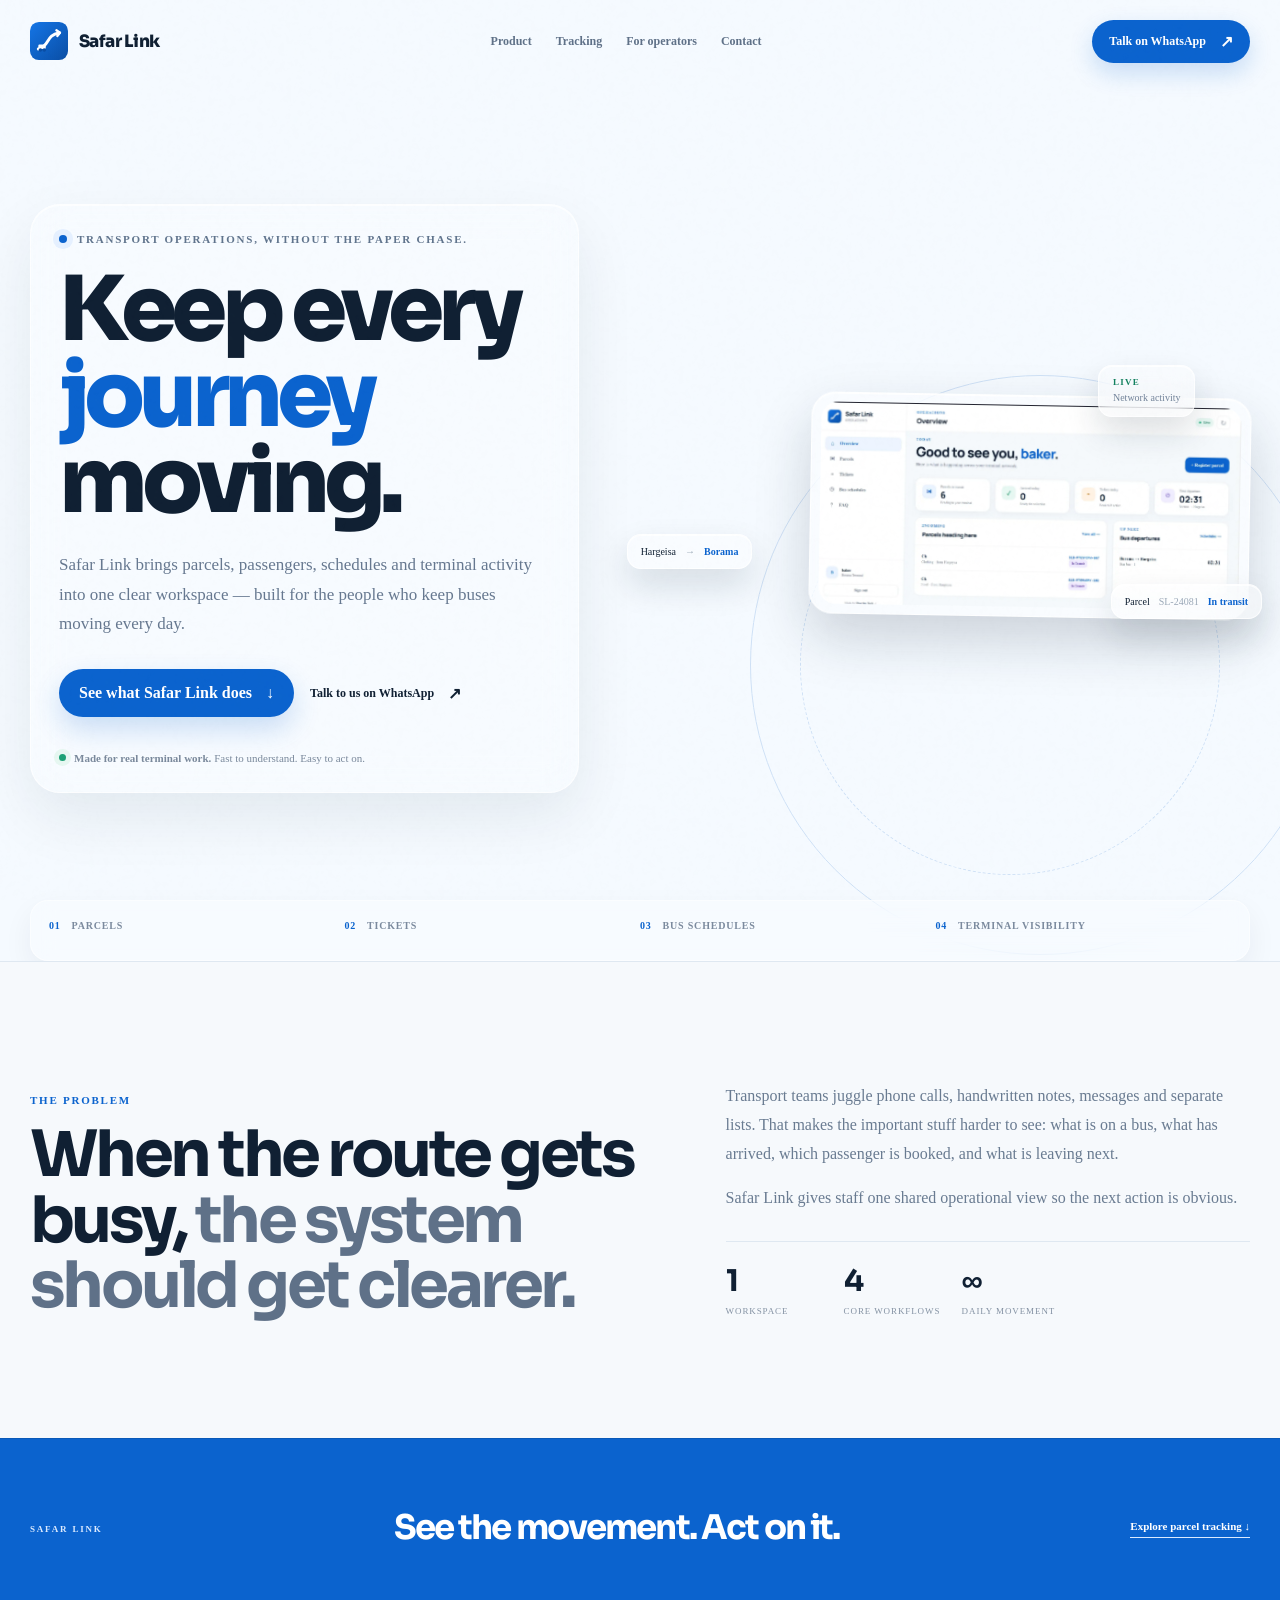
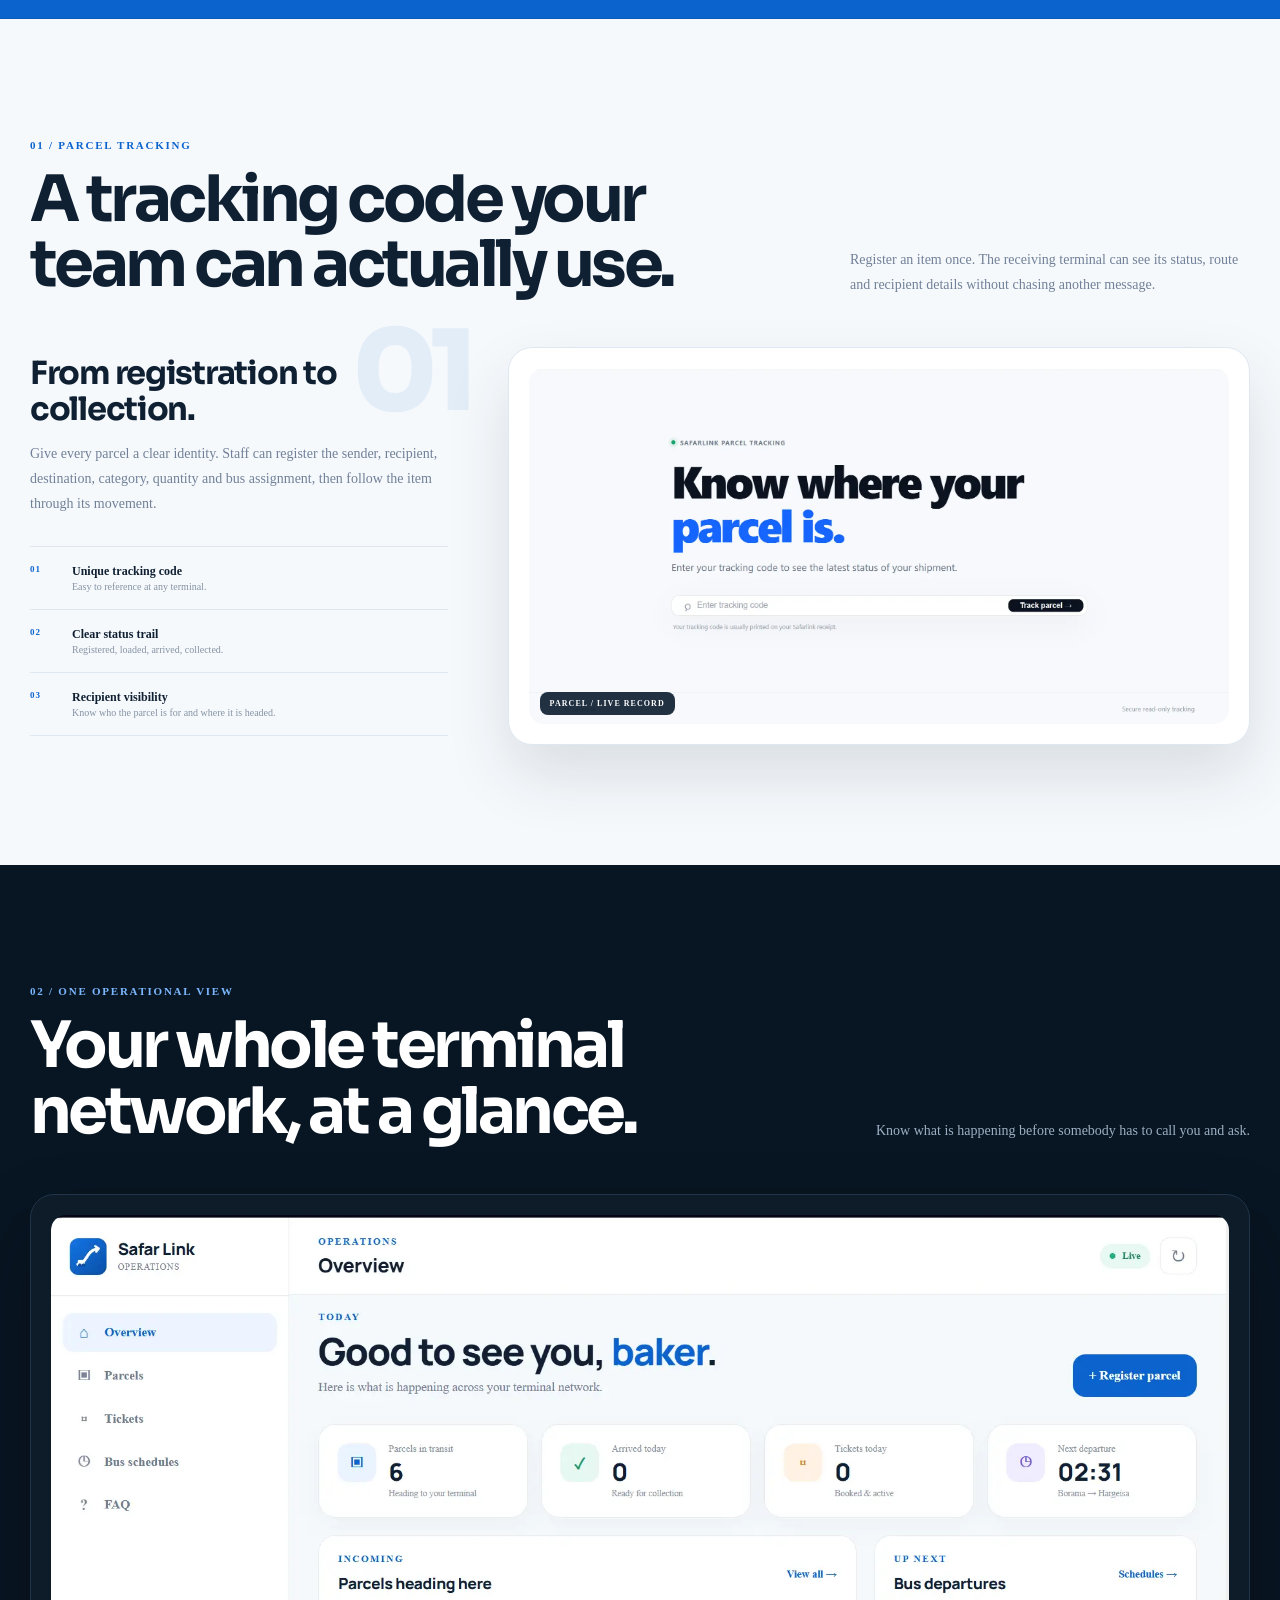
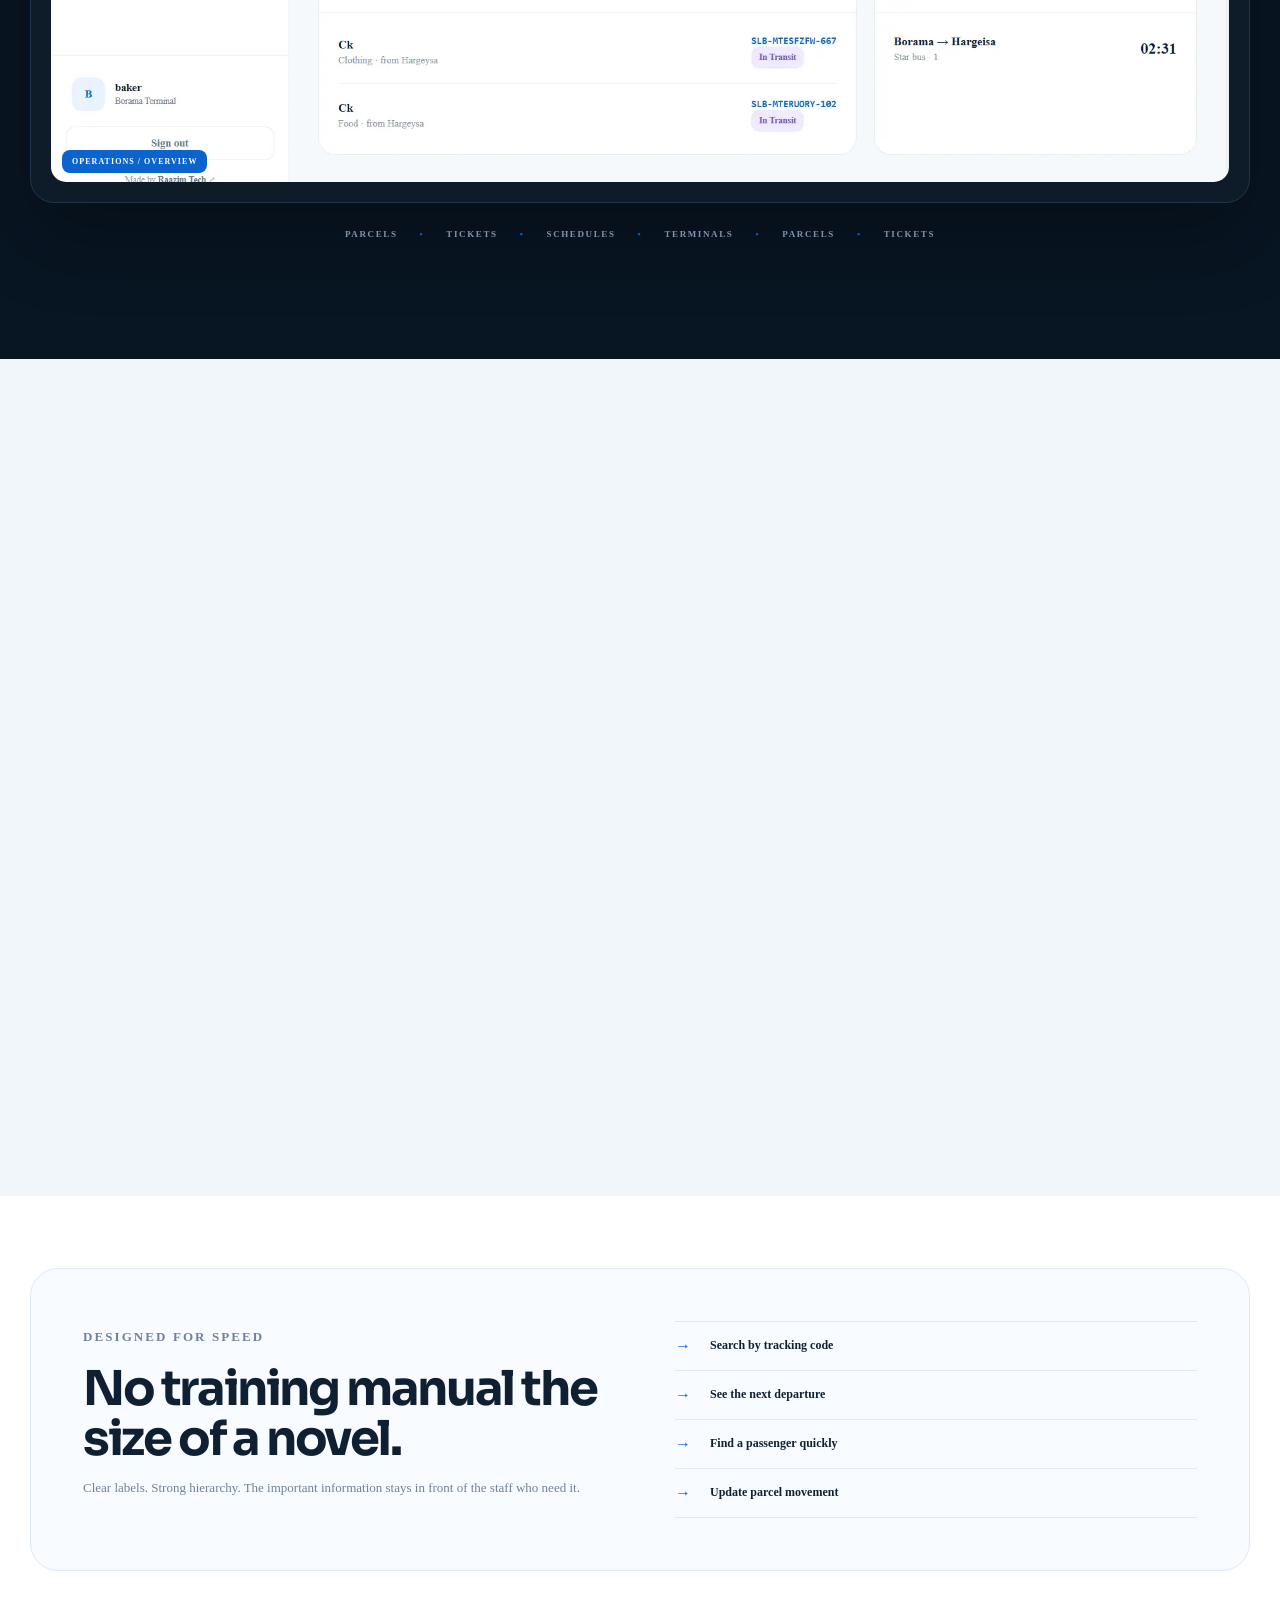
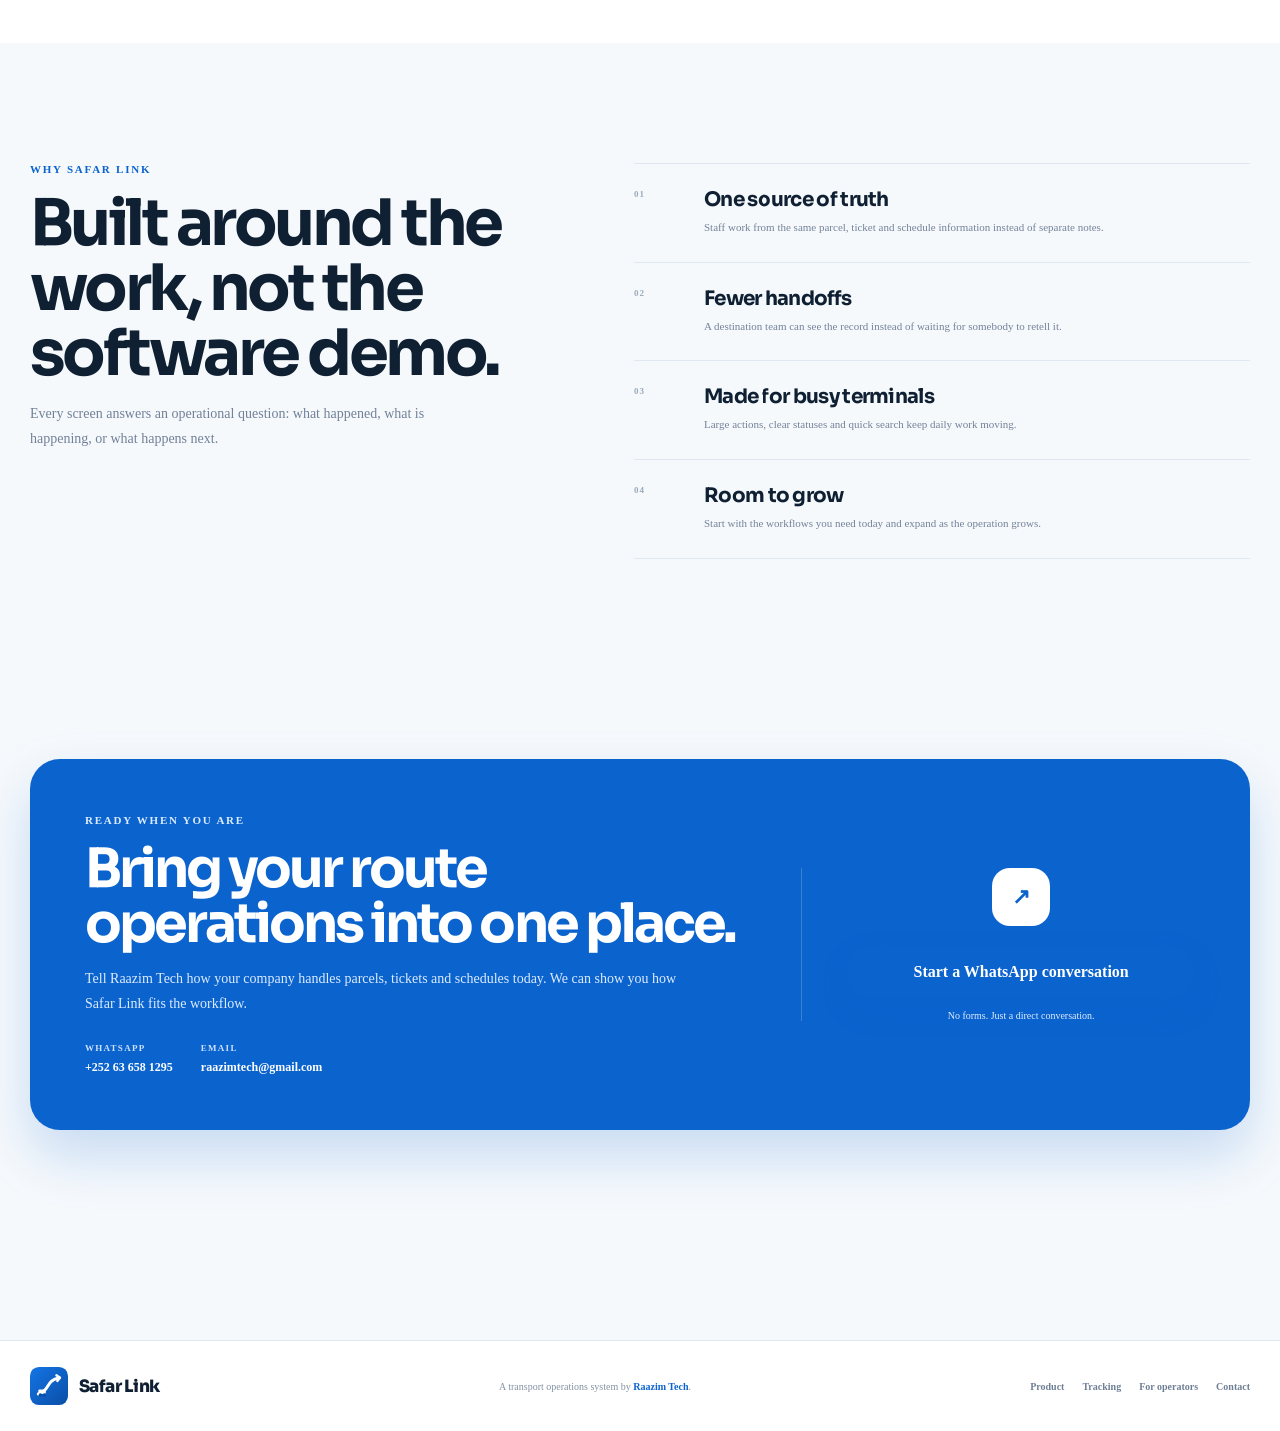
==== commit 26c18bea: "Expand Safar Link SEO metadata and structured data" ====
--- a/index.html
+++ b/index.html
@@ -1 +1 @@
-<!doctype html><html lang="en"><head><meta charset="utf-8"><meta name="viewport" content="width=device-width,initial-scale=1"><meta name="theme-color" content="#0b63ce"><meta name="description" content="Safar Link is a staff operations system for bus companies to manage parcels, passenger tickets, bus schedules and terminal movement in one place."><meta name="keywords" content="Safar Link,bus management system,parcel tracking Somaliland,transport management Somaliland,bus ticketing system,parcel management,terminal operations,Hargeisa bus system,Borama bus system,Raazim Tech"><meta name="author" content="Raazim Tech"><meta name="robots" content="index,follow,max-image-preview:large"><meta name="googlebot" content="index,follow"><link rel="canonical" href="https://raazimtech.github.io/Safar-link/"><link rel="icon" href="icon.svg" type="image/svg+xml"><link rel="preconnect" href="https://fonts.googleapis.com"><link rel="preconnect" href="https://fonts.gstatic.com" crossorigin><link href="https://fonts.googleapis.com/css2?family=Plus+Jakarta+Sans:wght@400;500;600;700;800&family=Sora:wght@400;500;600;700;800&display=swap" rel="stylesheet"><meta property="og:type" content="website"><meta property="og:site_name" content="Safar Link"><meta property="og:title" content="Safar Link — Keep Every Journey Moving"><meta property="og:description" content="One place for parcels, passenger tickets, bus schedules and terminal operations."><meta property="og:url" content="https://raazimtech.github.io/Safar-link/"><meta property="og:image" content="https://raazimtech.github.io/Safar-link/hero.webp"><meta property="og:image:alt" content="Safar Link product hero"><meta name="twitter:card" content="summary_large_image"><meta name="twitter:title" content="Safar Link — Keep Every Journey Moving"><meta name="twitter:description" content="Transport operations software for bus companies and terminals."><meta name="twitter:image" content="https://raazimtech.github.io/Safar-link/hero.webp"><title>Safar Link | Bus, Parcel &amp; Terminal Operations System</title><link rel="stylesheet" href="styles.css"><script type="application/ld+json">{"@context":"https://schema.org","@type":"SoftwareApplication","name":"Safar Link","applicationCategory":"BusinessApplication","operatingSystem":"Web","description":"A transport operations system for managing parcels, passenger tickets, bus schedules and terminal movement.","brand":{"@type":"Brand","name":"Safar Link"},"publisher":{"@type":"Organization","name":"Raazim Tech","email":"raazimtech@gmail.com","telephone":"+252636581295"},"offers":{"@type":"Offer","price":"30","priceCurrency":"USD","description":"Monthly Safar Link service"}}</script></head><body><div class="site-noise" aria-hidden="true"></div><header class="hero" id="home"><nav class="nav container" aria-label="Primary navigation"><a class="brand" href="#home" aria-label="Safar Link home"><img src="icon.svg" alt="Safar Link logo"><span>Safar Link</span></a><div class="nav-links"><a href="#product">Product</a><a href="#tracking">Tracking</a><a href="#operators">For operators</a><a href="#contact">Contact</a></div><a class="nav-cta" href="https://wa.me/252636581295?text=Hello%20Raazim%20Tech%2C%20I%27m%20interested%20in%20Safar%20Link." target="_blank" rel="noreferrer">Talk on WhatsApp <span>↗</span></a><button class="menu-btn" id="menuBtn" aria-label="Open menu" aria-expanded="false">☰</button><div class="mobile-nav" id="mobileNav"><a href="#product">Product</a><a href="#tracking">Tracking</a><a href="#operators">For operators</a><a href="#contact">Contact</a><a href="https://wa.me/252636581295?text=Hello%20Raazim%20Tech%2C%20I%27m%20interested%20in%20Safar%20Link." target="_blank" rel="noreferrer">WhatsApp ↗</a></div></nav><div class="hero-content container"><div class="hero-copy reveal"><p class="kicker"><span class="kicker-dot"></span>Transport operations, without the paper chase.</p><h1>Keep every <em>journey</em> moving.</h1><p class="hero-lead">Safar Link brings parcels, passengers, schedules and terminal activity into one clear workspace — built for the people who keep buses moving every day.</p><div class="hero-actions"><a class="button primary" href="#product">See what Safar Link does <span>↓</span></a><a class="button text-button" href="https://wa.me/252636581295?text=Hello%20Raazim%20Tech%2C%20I%27m%20interested%20in%20Safar%20Link." target="_blank" rel="noreferrer">Talk to us on WhatsApp <span>↗</span></a></div><div class="hero-note"><span class="pulse"></span><strong>Made for real terminal work.</strong> Fast to understand. Easy to act on.</div></div><div class="hero-visual reveal delay-2"><div class="visual-orbit orbit-a"></div><div class="visual-orbit orbit-b"></div><div class="visual-tag tag-top"><b>LIVE</b><span>Network activity</span></div><div class="mini-screen-card"><img src="public%20assets%20dashboard.png.webp" alt="Safar Link product preview" loading="eager"><span class="mini-screen-gloss"></span></div><div class="route-chip route-one"><span>Hargeisa</span><i>→</i><b>Borama</b></div><div class="route-chip route-two"><span>Parcel</span><i>SL-24081</i><b>In transit</b></div></div></div><div class="hero-strip container reveal delay-3"><div><span>01</span> Parcels</div><div><span>02</span> Tickets</div><div><span>03</span> Bus schedules</div><div><span>04</span> Terminal visibility</div></div></header><main><section class="statement section" id="product"><div class="container split reveal"><div><p class="eyebrow">The problem</p><h2>When the route gets busy, <strong>the system should get clearer.</strong></h2></div><div class="statement-copy"><p>Transport teams juggle phone calls, handwritten notes, messages and separate lists. That makes the important stuff harder to see: what is on a bus, what has arrived, which passenger is booked, and what is leaving next.</p><p>Safar Link gives staff one shared operational view so the next action is obvious.</p><div class="mini-metric-row"><div><b>1</b><span>workspace</span></div><div><b>4</b><span>core workflows</span></div><div><b>∞</b><span>daily movement</span></div></div></div></div></section><section class="blue-band section-small reveal"><div class="container band-inner"><p>SAFAR LINK</p><h2>See the movement. Act on it.</h2><a href="#tracking">Explore parcel tracking <span>↓</span></a></div></section><section class="feature-stage section" id="tracking"><div class="container"><div class="section-head reveal"><div><p class="eyebrow">01 / Parcel tracking</p><h2>A tracking code your team can actually use.</h2></div><p>Register an item once. The receiving terminal can see its status, route and recipient details without chasing another message.</p></div><div class="feature-layout"><div class="feature-copy reveal"><div class="big-number">01</div><h3>From registration to collection.</h3><p>Give every parcel a clear identity. Staff can register the sender, recipient, destination, category, quantity and bus assignment, then follow the item through its movement.</p><div class="feature-points"><div><span>01</span><b>Unique tracking code</b><small>Easy to reference at any terminal.</small></div><div><span>02</span><b>Clear status trail</b><small>Registered, loaded, arrived, collected.</small></div><div><span>03</span><b>Recipient visibility</b><small>Know who the parcel is for and where it is headed.</small></div></div></div><div class="screen-frame reveal delay-1"><img src="public%20assets%20tracking.png.webp" alt="Safar Link parcel tracking screen" loading="lazy"><span class="frame-label">PARCEL / LIVE RECORD</span></div></div></div></section><section class="deep section"><div class="container"><div class="section-head light reveal"><div><p class="eyebrow">02 / One operational view</p><h2>Your whole terminal network, at a glance.</h2></div><p>Know what is happening before somebody has to call you and ask.</p></div><div class="screen-frame dark-frame reveal"><img src="public%20assets%20dashboard.png.webp" alt="Safar Link staff operations dashboard" loading="lazy"><span class="frame-label">OPERATIONS / OVERVIEW</span></div><div class="moving-rail reveal delay-1"><span>PARCELS</span><i>•</i><span>TICKETS</span><i>•</i><span>SCHEDULES</span><i>•</i><span>TERMINALS</span><i>•</i><span>PARCELS</span><i>•</i><span>TICKETS</span></div></div></section><section class="workflow section" id="operators"><div class="container"><div class="workflow-intro reveal"><p class="eyebrow">03 / Built around the shift</p><h2>Four workflows. One place to work.</h2><p>Safar Link is designed around the jobs staff repeat every day — not a wall of features nobody uses.</p></div><div class="workflow-grid"><article class="workflow-card reveal"><span class="card-index">01</span><div class="line-icon">▣</div><h3>Parcels</h3><p>Register, assign, search and update parcel movement from terminal to terminal.</p><a href="#tracking">View tracking <span>↗</span></a></article><article class="workflow-card featured reveal delay-1"><span class="card-index">02</span><div class="line-icon">⌑</div><h3>Tickets</h3><p>Keep passenger bookings tied to actual routes, seats, schedules and fares.</p><a href="#contact">Ask about tickets <span>↗</span></a></article><article class="workflow-card reveal delay-2"><span class="card-index">03</span><div class="line-icon">◷</div><h3>Bus schedules</h3><p>Give staff one shared schedule for departures, arrivals, routes and bus numbers.</p><a href="#contact">Plan your routes <span>↗</span></a></article><article class="workflow-card reveal delay-3"><span class="card-index">04</span><div class="line-icon">⌁</div><h3>Terminal activity</h3><p>Keep the whole operation visible so the next person can pick up exactly where the last one stopped.</p><a href="#contact">See Safar Link <span>↗</span></a></article></div></div></section><section class="showcase section-small reveal"><div class="container showcase-card"><div><p class="eyebrow">Designed for speed</p><h2>No training manual the size of a novel.</h2><p>Clear labels. Strong hierarchy. The important information stays in front of the staff who need it.</p></div><div class="showcase-list"><div><span>→</span><b>Search by tracking code</b></div><div><span>→</span><b>See the next departure</b></div><div><span>→</span><b>Find a passenger quickly</b></div><div><span>→</span><b>Update parcel movement</b></div></div></div></section><section class="proof section"><div class="container proof-grid"><div class="proof-lead reveal"><p class="eyebrow">Why Safar Link</p><h2>Built around the work, not the software demo.</h2><p>Every screen answers an operational question: what happened, what is happening, or what happens next.</p></div><div class="proof-stack"><article class="proof-item reveal delay-1"><span>01</span><div><h3>One source of truth</h3><p>Staff work from the same parcel, ticket and schedule information instead of separate notes.</p></div></article><article class="proof-item reveal delay-2"><span>02</span><div><h3>Fewer handoffs</h3><p>A destination team can see the record instead of waiting for somebody to retell it.</p></div></article><article class="proof-item reveal delay-3"><span>03</span><div><h3>Made for busy terminals</h3><p>Large actions, clear statuses and quick search keep daily work moving.</p></div></article><article class="proof-item reveal delay-4"><span>04</span><div><h3>Room to grow</h3><p>Start with the workflows you need today and expand as the operation grows.</p></div></article></div></div></section><section class="contact section" id="contact"><div class="container contact-card reveal"><div class="contact-copy"><p class="eyebrow">Ready when you are</p><h2>Bring your route operations into one place.</h2><p>Tell Raazim Tech how your company handles parcels, tickets and schedules today. We can show you how Safar Link fits the workflow.</p><div class="contact-meta"><a href="https://wa.me/252636581295?text=Hello%20Raazim%20Tech%2C%20I%27m%20interested%20in%20Safar%20Link." target="_blank" rel="noreferrer"><span>WhatsApp</span><b>+252 63 658 1295</b></a><a href="mailto:raazimtech@gmail.com"><span>Email</span><b>raazimtech@gmail.com</b></a></div></div><div class="contact-action"><div class="contact-symbol">↗</div><a class="button primary large" href="https://wa.me/252636581295?text=Hello%20Raazim%20Tech%2C%20I%27m%20interested%20in%20Safar%20Link." target="_blank" rel="noreferrer">Start a WhatsApp conversation</a><p>No forms. Just a direct conversation.</p></div></div></section></main><footer class="footer"><div class="container footer-inner"><a class="brand" href="#home"><img src="icon.svg" alt="Safar Link logo"><span>Safar Link</span></a><p>A transport operations system by <a href="https://raazimtech.github.io/Raazim-tech/" target="_blank" rel="noreferrer">Raazim Tech</a>.</p><div class="footer-links"><a href="#product">Product</a><a href="#tracking">Tracking</a><a href="#operators">For operators</a><a href="#contact">Contact</a></div></div></footer><script src="script.js"></script></body></html>+<!doctype html><html lang="en"><head><meta charset="utf-8"><meta name="viewport" content="width=device-width,initial-scale=1"><meta name="theme-color" content="#0b63ce"><meta name="description" content="Safar Link by Raazim Tech is a transport operations system for bus companies in Somaliland, bringing parcel tracking, passenger tickets, bus schedules and terminal activity into one workspace."><meta name="keywords" content="Safar Link, SafarLink, Raazim Tech, RaazimTech, bus management system Somaliland, transport management system Somaliland, parcel tracking Somaliland, parcel management system, bus ticketing system Somaliland, passenger ticketing, bus schedule management, terminal operations, Hargeisa transport software, Hargeisa parcel tracking, Borama transport software, Borama parcel tracking, Somaliland logistics software, transport software Somalia, bus company software, terminal management system"><meta name="author" content="Raazim Tech"><meta name="creator" content="Raazim Tech"><meta name="publisher" content="Raazim Tech"><meta name="application-name" content="Safar Link"><meta name="generator" content="Raazim Tech"><meta name="copyright" content="Raazim Tech"><meta name="robots" content="index,follow,max-image-preview:large,max-snippet:-1,max-video-preview:-1"><meta name="googlebot" content="index,follow,max-image-preview:large,max-snippet:-1,max-video-preview:-1"><meta name="bingbot" content="index,follow,max-image-preview:large,max-snippet:-1,max-video-preview:-1"><meta name="referrer" content="strict-origin-when-cross-origin"><meta name="format-detection" content="telephone=no"><meta http-equiv="content-language" content="en"><link rel="canonical" href="https://raazimtech.github.io/Safar-link/"><link rel="alternate" hreflang="en" href="https://raazimtech.github.io/Safar-link/"><link rel="icon" href="icon.svg" type="image/svg+xml"><link rel="apple-touch-icon" href="icon.svg"><link rel="preconnect" href="https://fonts.googleapis.com"><link rel="preconnect" href="https://fonts.gstatic.com" crossorigin><link href="https://fonts.googleapis.com/css2?family=Plus+Jakarta+Sans:wght@400;500;600;700;800&family=Sora:wght@400;500;600;700;800&display=swap" rel="stylesheet"><meta property="og:type" content="website"><meta property="og:site_name" content="Safar Link"><meta property="og:locale" content="en_US"><meta property="og:title" content="Safar Link | Bus, Parcel &amp; Terminal Operations System"><meta property="og:description" content="Safar Link by Raazim Tech helps bus companies manage parcels, passenger tickets, schedules and terminal activity in one place."><meta property="og:url" content="https://raazimtech.github.io/Safar-link/"><meta property="og:image" content="https://raazimtech.github.io/Safar-link/public%20assets%20dashboard.png.webp"><meta property="og:image:alt" content="Safar Link transport operations dashboard by Raazim Tech"><meta property="og:image:type" content="image/webp"><meta name="twitter:card" content="summary_large_image"><meta name="twitter:title" content="Safar Link | Bus, Parcel &amp; Terminal Operations System"><meta name="twitter:description" content="Transport operations software by Raazim Tech for parcels, passenger tickets, schedules and terminals."><meta name="twitter:image" content="https://raazimtech.github.io/Safar-link/public%20assets%20dashboard.png.webp"><meta name="twitter:image:alt" content="Safar Link transport operations dashboard by Raazim Tech"><meta name="twitter:creator" content="@RaazimTech"><title>Safar Link | Bus, Parcel &amp; Terminal Operations System</title><link rel="stylesheet" href="styles.css"><script type="application/ld+json">{"@context":"https://schema.org","@graph":[{"@type":"SoftwareApplication","@id":"https://raazimtech.github.io/Safar-link/#software","name":"Safar Link","alternateName":["SafarLink","Safar Link System"],"url":"https://raazimtech.github.io/Safar-link/","applicationCategory":"BusinessApplication","applicationSubCategory":"Transportation management software","operatingSystem":"Web","description":"A transport operations system for managing parcels, passenger tickets, bus schedules and terminal movement for bus companies and terminals.","brand":{"@type":"Brand","name":"Safar Link","url":"https://raazimtech.github.io/Safar-link/","logo":"https://raazimtech.github.io/Safar-link/icon.svg"},"creator":{"@id":"https://raazimtech.github.io/Safar-link/#organization"},"publisher":{"@id":"https://raazimtech.github.io/Safar-link/#organization"},"author":{"@id":"https://raazimtech.github.io/Safar-link/#organization"},"offers":{"@type":"Offer","url":"https://raazimtech.github.io/Safar-link/","price":"30","priceCurrency":"USD","availability":"https://schema.org/InStock","description":"Monthly Safar Link service"}},{"@type":"Organization","@id":"https://raazimtech.github.io/Safar-link/#organization","name":"Raazim Tech","alternateName":["RaazimTech","Raazim Tech Solutions"],"url":"https://raazimtech.github.io/Raazim-tech/","email":"raazimtech@gmail.com","telephone":"+252636581295","logo":{"@type":"ImageObject","url":"https://raazimtech.github.io/Safar-link/icon.svg"},"description":"Raazim Tech is the software and technology company behind Safar Link.","areaServed":["Somaliland","Somalia"],"sameAs":["https://github.com/Raazimtech"]},{"@type":"WebSite","@id":"https://raazimtech.github.io/Safar-link/#website","url":"https://raazimtech.github.io/Safar-link/","name":"Safar Link","description":"Official Safar Link website by Raazim Tech.","publisher":{"@id":"https://raazimtech.github.io/Safar-link/#organization"},"inLanguage":"en"},{"@type":"WebPage","@id":"https://raazimtech.github.io/Safar-link/#webpage","url":"https://raazimtech.github.io/Safar-link/","name":"Safar Link | Bus, Parcel & Terminal Operations System","isPartOf":{"@id":"https://raazimtech.github.io/Safar-link/#website"},"about":{"@id":"https://raazimtech.github.io/Safar-link/#software"},"publisher":{"@id":"https://raazimtech.github.io/Safar-link/#organization"},"description":"Official Safar Link product page from Raazim Tech for transport operations, parcel tracking, bus tickets, schedules and terminal visibility.","inLanguage":"en"},{"@type":"ContactPage","@id":"https://raazimtech.github.io/Safar-link/#contact","url":"https://raazimtech.github.io/Safar-link/#contact","name":"Contact Raazim Tech about Safar Link","isPartOf":{"@id":"https://raazimtech.github.io/Safar-link/#website"}},{"@type":"BreadcrumbList","@id":"https://raazimtech.github.io/Safar-link/#breadcrumbs","itemListElement":[{"@type":"ListItem","position":1,"name":"Safar Link","item":"https://raazimtech.github.io/Safar-link/"}]},{"@type":"Service","@id":"https://raazimtech.github.io/Safar-link/#service","name":"Safar Link Transport Operations Software","serviceType":"Transportation management software","provider":{"@id":"https://raazimtech.github.io/Safar-link/#organization"},"areaServed":{"@type":"Place","name":"Somaliland"},"description":"Transport operations software for bus companies covering parcel management, parcel tracking, passenger tickets, schedules and terminal workflows."}]}</script></head><body><div class="site-noise" aria-hidden="true"></div><header class="hero" id="home"><nav class="nav container" aria-label="Primary navigation"><a class="brand" href="#home" aria-label="Safar Link home"><img src="icon.svg" alt="Safar Link logo"><span>Safar Link</span></a><div class="nav-links"><a href="#product">Product</a><a href="#tracking">Tracking</a><a href="#operators">For operators</a><a href="#contact">Contact</a></div><a class="nav-cta" href="https://wa.me/252636581295?text=Hello%20Raazim%20Tech%2C%20I%27m%20interested%20in%20Safar%20Link." target="_blank" rel="noreferrer">Talk on WhatsApp <span>↗</span></a><button class="menu-btn" id="menuBtn" aria-label="Open menu" aria-expanded="false">☰</button><div class="mobile-nav" id="mobileNav"><a href="#product">Product</a><a href="#tracking">Tracking</a><a href="#operators">For operators</a><a href="#contact">Contact</a><a href="https://wa.me/252636581295?text=Hello%20Raazim%20Tech%2C%20I%27m%20interested%20in%20Safar%20Link." target="_blank" rel="noreferrer">WhatsApp ↗</a></div></nav><div class="hero-content container"><div class="hero-copy reveal"><p class="kicker"><span class="kicker-dot"></span>Transport operations, without the paper chase.</p><h1>Keep every <em>journey</em> moving.</h1><p class="hero-lead">Safar Link brings parcels, passengers, schedules and terminal activity into one clear workspace — built for the people who keep buses moving every day.</p><div class="hero-actions"><a class="button primary" href="#product">See what Safar Link does <span>↓</span></a><a class="button text-button" href="https://wa.me/252636581295?text=Hello%20Raazim%20Tech%2C%20I%27m%20interested%20in%20Safar%20Link." target="_blank" rel="noreferrer">Talk to us on WhatsApp <span>↗</span></a></div><div class="hero-note"><span class="pulse"></span><strong>Made for real terminal work.</strong> Fast to understand. Easy to act on.</div></div><div class="hero-visual reveal delay-2"><div class="visual-orbit orbit-a"></div><div class="visual-orbit orbit-b"></div><div class="visual-tag tag-top"><b>LIVE</b><span>Network activity</span></div><div class="mini-screen-card"><img src="public%20assets%20dashboard.png.webp" alt="Safar Link operations dashboard and parcel management system by Raazim Tech" loading="eager"><span class="mini-screen-gloss"></span></div><div class="route-chip route-one"><span>Hargeisa</span><i>→</i><b>Borama</b></div><div class="route-chip route-two"><span>Parcel</span><i>SL-24081</i><b>In transit</b></div></div></div><div class="hero-strip container reveal delay-3"><div><span>01</span> Parcels</div><div><span>02</span> Tickets</div><div><span>03</span> Bus schedules</div><div><span>04</span> Terminal visibility</div></div></header><main><section class="statement section" id="product"><div class="container split reveal"><div><p class="eyebrow">The problem</p><h2>When the route gets busy, <strong>the system should get clearer.</strong></h2></div><div class="statement-copy"><p>Transport teams juggle phone calls, handwritten notes, messages and separate lists. That makes the important stuff harder to see: what is on a bus, what has arrived, which passenger is booked, and what is leaving next.</p><p>Safar Link gives staff one shared operational view so the next action is obvious.</p><div class="mini-metric-row"><div><b>1</b><span>workspace</span></div><div><b>4</b><span>core workflows</span></div><div><b>∞</b><span>daily movement</span></div></div></div></div></section><section class="blue-band section-small reveal"><div class="container band-inner"><p>SAFAR LINK</p><h2>See the movement. Act on it.</h2><a href="#tracking">Explore parcel tracking <span>↓</span></a></div></section><section class="feature-stage section" id="tracking"><div class="container"><div class="section-head reveal"><div><p class="eyebrow">01 / Parcel tracking</p><h2>A tracking code your team can actually use.</h2></div><p>Register an item once. The receiving terminal can see its status, route and recipient details without chasing another message.</p></div><div class="feature-layout"><div class="feature-copy reveal"><div class="big-number">01</div><h3>From registration to collection.</h3><p>Give every parcel a clear identity. Staff can register the sender, recipient, destination, category, quantity and bus assignment, then follow the item through its movement.</p><div class="feature-points"><div><span>01</span><b>Unique tracking code</b><small>Easy to reference at any terminal.</small></div><div><span>02</span><b>Clear status trail</b><small>Registered, loaded, arrived, collected.</small></div><div><span>03</span><b>Recipient visibility</b><small>Know who the parcel is for and where it is headed.</small></div></div></div><div class="screen-frame reveal delay-1"><img src="public%20assets%20tracking.png.webp" alt="Safar Link parcel tracking screen by Raazim Tech" loading="lazy"><span class="frame-label">PARCEL / LIVE RECORD</span></div></div></div></section><section class="deep section"><div class="container"><div class="section-head light reveal"><div><p class="eyebrow">02 / One operational view</p><h2>Your whole terminal network, at a glance.</h2></div><p>Know what is happening before somebody has to call you and ask.</p></div><div class="screen-frame dark-frame reveal"><img src="public%20assets%20dashboard.png.webp" alt="Safar Link bus company operations dashboard by Raazim Tech" loading="lazy"><span class="frame-label">OPERATIONS / OVERVIEW</span></div><div class="moving-rail reveal delay-1"><span>PARCELS</span><i>•</i><span>TICKETS</span><i>•</i><span>SCHEDULES</span><i>•</i><span>TERMINALS</span><i>•</i><span>PARCELS</span><i>•</i><span>TICKETS</span></div></div></section><section class="workflow section" id="operators"><div class="container"><div class="workflow-intro reveal"><p class="eyebrow">03 / Built around the shift</p><h2>Four workflows. One place to work.</h2><p>Safar Link is designed around the jobs staff repeat every day — not a wall of features nobody uses.</p></div><div class="workflow-grid"><article class="workflow-card reveal"><span class="card-index">01</span><div class="line-icon">▣</div><h3>Parcels</h3><p>Register, assign, search and update parcel movement from terminal to terminal.</p><a href="#tracking">View tracking <span>↗</span></a></article><article class="workflow-card featured reveal delay-1"><span class="card-index">02</span><div class="line-icon">⌑</div><h3>Tickets</h3><p>Keep passenger bookings tied to actual routes, seats, schedules and fares.</p><a href="#contact">Ask about tickets <span>↗</span></a></article><article class="workflow-card reveal delay-2"><span class="card-index">03</span><div class="line-icon">◷</div><h3>Bus schedules</h3><p>Give staff one shared schedule for departures, arrivals, routes and bus numbers.</p><a href="#contact">Plan your routes <span>↗</span></a></article><article class="workflow-card reveal delay-3"><span class="card-index">04</span><div class="line-icon">⌁</div><h3>Terminal activity</h3><p>Keep the whole operation visible so the next person can pick up exactly where the last one stopped.</p><a href="#contact">See Safar Link <span>↗</span></a></article></div></div></section><section class="showcase section-small reveal"><div class="container showcase-card"><div><p class="eyebrow">Designed for speed</p><h2>No training manual the size of a novel.</h2><p>Clear labels. Strong hierarchy. The important information stays in front of the staff who need it.</p></div><div class="showcase-list"><div><span>→</span><b>Search by tracking code</b></div><div><span>→</span><b>See the next departure</b></div><div><span>→</span><b>Find a passenger quickly</b></div><div><span>→</span><b>Update parcel movement</b></div></div></div></section><section class="proof section"><div class="container proof-grid"><div class="proof-lead reveal"><p class="eyebrow">Why Safar Link</p><h2>Built around the work, not the software demo.</h2><p>Every screen answers an operational question: what happened, what is happening, or what happens next.</p></div><div class="proof-stack"><article class="proof-item reveal delay-1"><span>01</span><div><h3>One source of truth</h3><p>Staff work from the same parcel, ticket and schedule information instead of separate notes.</p></div></article><article class="proof-item reveal delay-2"><span>02</span><div><h3>Fewer handoffs</h3><p>A destination team can see the record instead of waiting for somebody to retell it.</p></div></article><article class="proof-item reveal delay-3"><span>03</span><div><h3>Made for busy terminals</h3><p>Large actions, clear statuses and quick search keep daily work moving.</p></div></article><article class="proof-item reveal delay-4"><span>04</span><div><h3>Room to grow</h3><p>Start with the workflows you need today and expand as the operation grows.</p></div></article></div></div></section><section class="contact section" id="contact"><div class="container contact-card reveal"><div class="contact-copy"><p class="eyebrow">Ready when you are</p><h2>Bring your route operations into one place.</h2><p>Tell Raazim Tech how your company handles parcels, tickets and schedules today. We can show you how Safar Link fits the workflow.</p><div class="contact-meta"><a href="https://wa.me/252636581295?text=Hello%20Raazim%20Tech%2C%20I%27m%20interested%20in%20Safar%20Link." target="_blank" rel="noreferrer"><span>WhatsApp</span><b>+252 63 658 1295</b></a><a href="mailto:raazimtech@gmail.com"><span>Email</span><b>raazimtech@gmail.com</b></a></div></div><div class="contact-action"><div class="contact-symbol">↗</div><a class="button primary large" href="https://wa.me/252636581295?text=Hello%20Raazim%20Tech%2C%20I%27m%20interested%20in%20Safar%20Link." target="_blank" rel="noreferrer">Start a WhatsApp conversation</a><p>No forms. Just a direct conversation.</p></div></div></section></main><footer class="footer"><div class="container footer-inner"><a class="brand" href="#home"><img src="icon.svg" alt="Safar Link logo"><span>Safar Link</span></a><p>A transport operations system by <a href="https://raazimtech.github.io/Raazim-tech/" target="_blank" rel="noreferrer">Raazim Tech</a>.</p><div class="footer-links"><a href="#product">Product</a><a href="#tracking">Tracking</a><a href="#operators">For operators</a><a href="#contact">Contact</a></div></div></footer><script src="script.js"></script></body></html>
